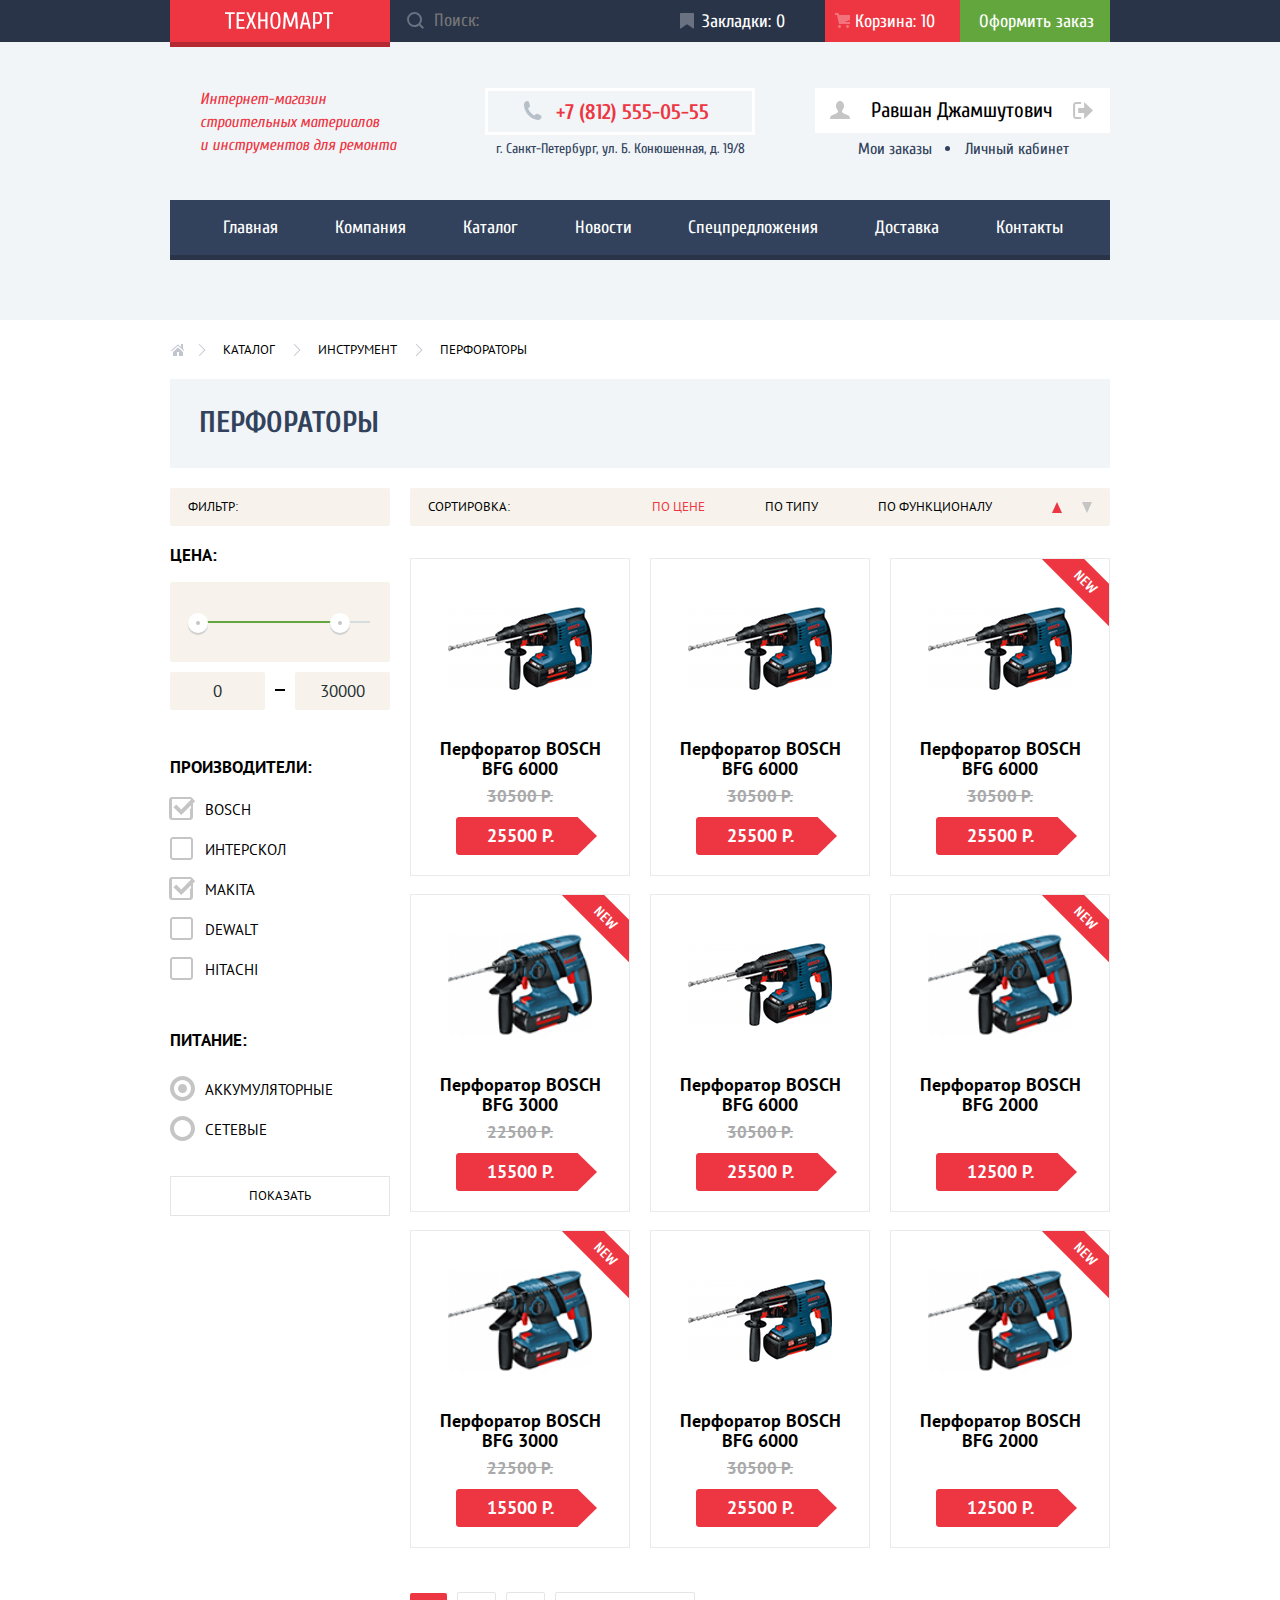
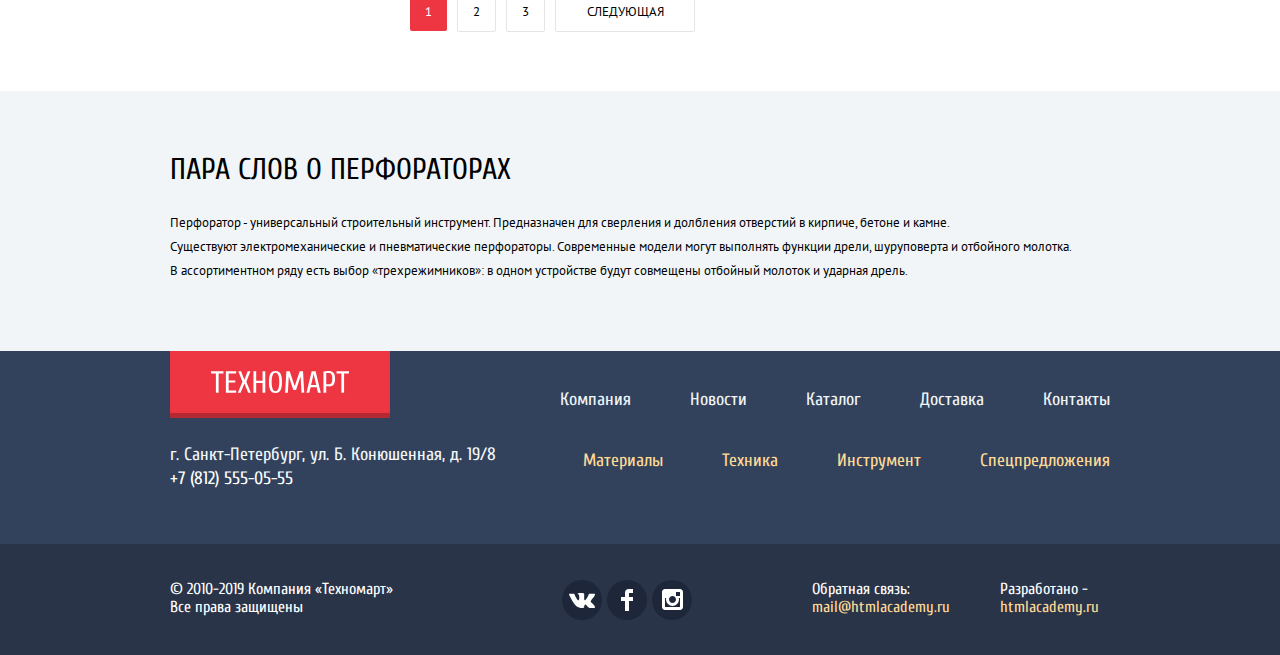
==== catalog.html @ de2efa39 "Продолжаем оформление декоративных элементов" ====
<!DOCTYPE html>
<html class="page" lang="ru">
  <head>
    <meta charset="utf-8">
    <title>HTML Academy: Техномарт</title>
    <link href="https://fonts.googleapis.com/css2?family=Cuprum:ital,wght@0,400;0,700;1,400&family=PT+Sans:wght@400;700&display=swap" rel="stylesheet">
    <link href="css/normalize.css" rel="stylesheet">
    <link href="css/style.css" rel="stylesheet">
  </head>
  <body class="page-body">
    <header class="header">
      <div class="header-top">
        <div class="container flex-container">
          <a href="index.html" class="header-top-logo-link"><img src="img/logo-technomart.svg" width="108" height="18" alt="Логотип магазина «Техномарт»" class="header-top-logo"></a>
          <form action="https://echo.htmlacademy.ru/courses" method="post" class="header-top-search-form">
            <input type="search" name="search" placeholder="Поиск:" class="header-top-search">
          </form>
          <nav class="header-top-order-navigation">
            <a href="" class="header-top-button header-top-button-bookmark">Закладки: 0</a>
            <a href="" class="header-top-button header-top-button-cart header-top-button-active">Корзина: 10</a>
            <a href="" class="header-top-button header-top-button-green">Оформить заказ</a>
          </nav>
        </div>
      </div>
      <section class="header-info container">
        <p class="header-info-text">
          Интернет-магазин
          строительных материалов<br>
          и инструментов для ремонта
        </p>
        <div class="header-info-block">
          <a href="tel:+78125550555" class="header-info-phone">+7 (812) 555-05-55</a>
          <p class="header-info-address">
            г. Санкт-Петербург, ул. Б. Конюшенная, д. 19/8
          </p>
        </div>
        <div class="user-navigation">
          <a class="user-navigation-link user-navigation-login" href="">Равшан Джамшутович</a>
          <a href="">
            <svg class="user-navigation-logout-svg" xmlns="http://www.w3.org/2000/svg" width="21" height="17" viewBox="0 0 21 17">
              <g fill="#c5c5c5"><path fill="#c5c5c5" d="M21 8.5L12.125 0v6h-6v5h6v6z"/><path fill="#c5c5c5" d="M3.106 13.952V3.048c.018-.376.171-1.057 1.01-1.057h5.027V0H4.116C1.938 0 1.112 1.81 1.087 3.027v10.946C1.112 15.189 1.938 17 4.116 17h5.027v-1.99H4.116c-.839 0-.992-.683-1.01-1.058z"/></g>
            </svg>
          </a>
          <div class="user-navigation-personal">
            <a class="user-navigation-text" href="">Мои заказы</a>
            <a class="user-navigation-text user-navigation-text-point" href="">Личный кабинет</a>
          </div>
        </div>
      </section>
      <nav class="main-navigation container">
        <ul class="main-navigation-list">
          <li class="main-navigation-item"><a href="index.html" class="main-navigation-link">Главная</a></li>
          <li class="main-navigation-item"><a href="" class="main-navigation-link">Компания</a></li>
          <li class="main-navigation-item"><a href="" class="main-navigation-link">Каталог</a></li>
          <li class="main-navigation-item"><a href="" class="main-navigation-link">Новости</a></li>
          <li class="main-navigation-item"><a href="" class="main-navigation-link">Спецпредложения</a></li>
          <li class="main-navigation-item"><a href="" class="main-navigation-link">Доставка</a></li>
          <li class="main-navigation-item"><a href="" class="main-navigation-link">Контакты</a></li>
        </ul>
      </nav>
    </header>
    <main class="main-catalog">
      <div class="breadcrumbs container">
        <ul class="breadcrumbs-list">
          <li><a class="catalog-text-style breadcrumbs-item" href="">Каталог</a></li>
          <li><a class="catalog-text-style breadcrumbs-item" href="">Инструмент</a></li>
          <li><a class="catalog-text-style breadcrumbs-item">Перфораторы</a></li>
        </ul>
      </div>
      <h2 class="accent-title accent-title-catalog container">Перфораторы</h2>
      <div class="container flex-container main-catalog-filter">
        <form action="https://echo.htmlacademy.ru/courses" method="get" class="form-rate">
          <p class="catalog-text-style catalog-text-background">
            Фильтр:
          </p>
          <fieldset class="filter-item">
            <legend class="form-rate-title">Цена:</legend>
            <div class="range-filter">
              <div class="range-controls">
                <div class="scale">
                  <div class="bar"></div>
                </div>
                <div class="toggle toggle-min" tabindex="0"></div>
                <div class="toggle toggle-max" tabindex="0"></div>
              </div>
              <div class="price-controls">
                <label class="min-price">
                  <input type="number" name="min-price" value="0">
                </label>
                <label class="max-price">
                  <input type="number" name="max-price" value="30000">
                </label>
              </div>
            </div>
          </fieldset>
          <fieldset class="form-rate-block">
            <legend class="form-rate-title form-rate-title-manufacturers">ПРОИЗВОДИТЕЛИ:</legend>
            <ul class="form-rate-list">
              <li class="form-rate-item">
                <input class="visually-hidden filter-input-checkbox" type="checkbox" name="bosch" checked>
                <label>
                  BOSCH
                </label>
              </li>
              <li class="form-rate-item">
                <input class="visually-hidden filter-input-checkbox" type="checkbox" name="interskol">
                <label>
                  ИНТЕРСКОЛ
                </label>
              </li>
              <li class="form-rate-item">
                <input class="visually-hidden filter-input-checkbox" type="checkbox" name="makita" checked>
                <label>
                  MAKITA
                </label>
              </li>
              <li class="form-rate-item">
                <input class="visually-hidden filter-input-checkbox" type="checkbox" name="dewalt">
                <label>
                  DEWALT
                </label>
              </li>
              <li class="form-rate-item">
                <input class="visually-hidden filter-input-checkbox" type="checkbox" name="hitachi">
                <label>
                  HITACHI
                </label>
              </li>
            </ul>
          </fieldset>
          <fieldset class="form-rate-block form-rate-block-power">
            <legend class="form-rate-title form-rate-title-power">ПИТАНИЕ:</legend>
            <ul class="form-rate-list">
              <li class="form-rate-item">
                <input class="visually-hidden filter-input-radio" type="radio" name="electric-power" value="battery" checked>
                <label>
                  АККУМУЛЯТОРНЫЕ
                </label>
              </li>
              <li class="form-rate-item">
                <input class="visually-hidden filter-input-radio" type="radio" name="electric-power" value="connect" id="filter-connect">
                <label>
                  СЕТЕВЫЕ
                </label>
              </li>
            </ul>
          </fieldset>
          <button type="submit" class="form-rate-button">Показать</button>
        </form>
        <div class="catalog-list-block">
          <div class="catalog-text-background">
            <p class="catalog-text-style">
              СОРТИРОВКА:
            </p>
            <ul class="form-rate-list flex-container">
              <li class="form-rate-item-sorting"><a class="catalog-text-style form-rate-link">ПО ЦЕНЕ</a></li>
              <li class="form-rate-item-sorting"><a class="catalog-text-style form-rate-link" href="">ПО ТИПУ</a></li>
              <li class="form-rate-item-sorting"><a class="catalog-text-style form-rate-link" href="">ПО ФУНКЦИОНАЛУ</a></li>
            </ul>
            <ul class="form-rate-list flex-container">
              <li><a class="catalog-triangle"></a></li>
              <li><a class="catalog-triangle-down" href=""></a></li>
            </ul>
          </div>
          <section>
            <ul class="product-list-catalog">
              <li class="product">
                <article>
                  <div class="product-image-max-height">
                    <img src="img/perforator-1.jpg" width="144" height="128" alt="Перфоратор BOSCH BFG 6000" class="product-image">
                  </div>
                  <h3 class="product-title">Перфоратор BOSCH BFG 6000</h3>
                  <del class="old-price">30500 Р.</del>
                  <p class="price price-ticket">
                    25500 Р.
                  </p>
                  <button type="button" class="button button-buy">КУПИТЬ</button>
                  <button type="button" class="button button-bookmark">В ЗАКЛАДКИ</button>
                </article>
              </li>
              <li class="product">
                <article>
                  <div class="product-image-max-height">
                    <img src="img/perforator-1.jpg" width="144" height="128" alt="Перфоратор BOSCH BFG 6000" class="product-image">
                  </div>
                  <h3 class="product-title">Перфоратор BOSCH BFG 6000</h3>
                  <del class="old-price">30500 Р.</del>
                  <p class="price price-ticket">
                    25500 Р.
                  </p>
                  <button type="button" class="button button-buy">КУПИТЬ</button>
                  <button type="button" class="button button-bookmark">В ЗАКЛАДКИ</button>
                </article>
              </li>
              <li class="product new">
                <article>
                  <div class="product-image-max-height">
                    <img src="img/perforator-1.jpg" width="144" height="128" alt="Перфоратор BOSCH BFG 6000" class="product-image">
                  </div>
                  <h3 class="product-title">Перфоратор BOSCH BFG 6000</h3>
                  <del class="old-price">30500 Р.</del>
                  <p class="price price-ticket">
                    25500 Р.
                  </p>
                  <button type="button" class="button button-buy">КУПИТЬ</button>
                  <button type="button" class="button button-bookmark">В ЗАКЛАДКИ</button>
                </article>
              </li>
              <li class="product new">
                <article>
                  <div class="product-image-max-height">
                    <img src="img/perforator-2.jpg" width="144" height="128" alt="Перфоратор BOSCH BFG 3000" class="product-image">
                  </div>
                  <h3 class="product-title">Перфоратор BOSCH BFG 3000</h3>
                  <del class="old-price">22500 Р.</del>
                  <p class="price price-ticket">
                    15500 Р.
                  </p>
                  <button type="button" class="button button-buy">КУПИТЬ</button>
                  <button type="button" class="button button-bookmark">В ЗАКЛАДКИ</button>
                </article>
              </li>
              <li class="product">
                <article>
                  <div class="product-image-max-height">
                    <img src="img/perforator-1.jpg" width="144" height="128" alt="Перфоратор BOSCH BFG 6000" class="product-image">
                  </div>
                  <h3 class="product-title">Перфоратор BOSCH BFG 6000</h3>
                  <del class="old-price">30500 Р.</del>
                  <p class="price price-ticket">
                    25500 Р.
                  </p>
                  <button type="button" class="button button-buy">КУПИТЬ</button>
                  <button type="button" class="button button-bookmark">В ЗАКЛАДКИ</button>
                </article>
              </li>
              <li class="product new">
                <article>
                  <div class="product-image-max-height">
                    <img src="img/perforator-2.jpg" width="144" height="128" alt="Перфоратор BOSCH BFG 2000" class="product-image">
                  </div>
                  <h3 class="product-title">Перфоратор BOSCH BFG 2000</h3>
                  <del class="old-price old-price-visually-hidden">30500 Р.</del>
                  <p class="price price-ticket">
                    12500 Р.
                  </p>
                  <button type="button" class="button button-buy">КУПИТЬ</button>
                  <button type="button" class="button button-bookmark">В ЗАКЛАДКИ</button>
                </article>
              </li>
              <li class="product new">
                <article>
                  <div class="product-image-max-height">
                    <img src="img/perforator-2.jpg" width="144" height="128" alt="Перфоратор BOSCH BFG 3000" class="product-image">
                  </div>
                  <h3 class="product-title">Перфоратор BOSCH BFG 3000</h3>
                  <del class="old-price">22500 Р.</del>
                  <p class="price price-ticket">
                    15500 Р.
                  </p>
                  <button type="button" class="button button-buy">КУПИТЬ</button>
                  <button type="button" class="button button-bookmark">В ЗАКЛАДКИ</button>
                </article>
              </li>
              <li class="product">
                <article>
                  <div class="product-image-max-height">
                    <img src="img/perforator-1.jpg" width="144" height="128" alt="Перфоратор BOSCH BFG 6000" class="product-image">
                  </div>
                  <h3 class="product-title">Перфоратор BOSCH BFG 6000</h3>
                  <del class="old-price">30500 Р.</del>
                  <p class="price price-ticket">
                    25500 Р.
                  </p>
                  <button type="button" class="button button-buy">КУПИТЬ</button>
                  <button type="button" class="button button-bookmark">В ЗАКЛАДКИ</button>
                </article>
              </li>
              <li class="product new">
                <article>
                  <div class="product-image-max-height">
                    <img src="img/perforator-2.jpg" width="144" height="128" alt="Перфоратор BOSCH BFG 2000" class="product-image">
                  </div>
                  <h3 class="product-title">Перфоратор BOSCH BFG 2000</h3>
                  <del class="old-price old-price-visually-hidden">30500 Р.</del>
                  <p class="price price-ticket">
                    12500 Р.
                  </p>
                  <button type="button" class="button button-buy">КУПИТЬ</button>
                  <button type="button" class="button button-bookmark">В ЗАКЛАДКИ</button>
                </article>
              </li>
            </ul>
            <ul class="pagination flex-container">
              <li><a class="pagination-link pagination-link-active">1</a></li>
              <li><a class="pagination-link" href="">2</a></li>
              <li><a class="pagination-link" href="">3</a></li>
              <li><a class="pagination-link pagination-link-button" href="">СЛЕДУЮЩАЯ</a></li>
            </ul>
          </section>
        </div>
      </div>
      <div class="description">
        <div class="container">
          <h2 class="title-style">ПАРА СЛОВ О ПЕРФОРАТОРАХ</h2>
          <p class="text-style">
            Перфоратор - универсальный строительный инструмент. Предназначен для сверления и долбления отверстий в кирпиче, бетоне и камне.<br>
            Существуют электромеханические и пневматические перфораторы. Современные модели могут выполнять функции дрели, шуруповерта и отбойного молотка.<br>
            В ассортиментном ряду есть выбор «трехрежимников»: в одном устройстве будут совмещены отбойный молоток и ударная дрель.
          </p>
        </div>
      </div>
    </main>
    <footer class="footer">
      <section class="footer-menu container flex-container">
        <div>
          <a href="index.html" class="footer-logo-link"><img src="img/logo-technomart.svg" width="138" height="23" alt="Логотип магазина «Техномарт»" class="footer-logo"></a>
          <p class="footer-menu-address">
            г. Санкт-Петербург, ул. Б. Конюшенная, д. 19/8
            <a href="tel:+78125550555" class="footer-menu-phone">+7 (812) 555-05-55</a>
          </p>
        </div>
        <nav class="footer-menu-navigation">
          <ul class="footer-menu-list">
            <li><a href="" class="footer-menu-link">Компания</a></li>
            <li><a href="" class="footer-menu-link">Новости</a></li>
            <li><a href="" class="footer-menu-link">Каталог</a></li>
            <li><a href="" class="footer-menu-link">Доставка</a></li>
            <li><a href="" class="footer-menu-link">Контакты</a></li>
          </ul>
          <ul class="footer-menu-list">
            <li><a href="" class="footer-menu-link footer-menu-link-orange">Материалы</a></li>
            <li><a href="" class="footer-menu-link footer-menu-link-orange">Техника</a></li>
            <li><a href="" class="footer-menu-link footer-menu-link-orange">Инструмент</a></li>
            <li><a href="" class="footer-menu-link footer-menu-link-orange">Спецпредложения</a></li>
          </ul>
        </nav>
      </section>
      <div class="footer-bottom">
        <div class="container flex-container footer-bottom-block">
          <p class="footer-bottom-text reserved-text">
            © 2010-2019 Компания «Техномарт»
            Все права защищены
          </p>
          <ul class="footer-bottom-list">
            <li><a href="" class="footer-social-button footer-social-button-vk"></a></li>
            <li><a href="" class="footer-social-button footer-social-button-fb"></a></li>
            <li><a href="" class="footer-social-button footer-social-button-insta"></a></li>
          </ul>
          <p class="footer-bottom-text">
            Обратная связь:
            <a href="mailto:mail@htmlacademy.ru" class="footer-bottom-communication footer-bottom-text-orange">mail@htmlacademy.ru</a>
          </p>
          <p class="footer-bottom-text footer-bottom-text-communication">
            Разработано -
            <a href="https://htmlacademy.ru/intensive/htmlcss" class="footer-bottom-communication footer-bottom-text-orange">htmlacademy.ru</a>
          </p>
        </div>
      </div>
    </footer>
    <div class="confirmation-modal">
      <p class="confirmation-modal-text">
        Товар добавлен в корзину!
      </p>
      <div class="confirmation-modal-bottom flex-container">
        <a href="" class="button">ОФОРМИТЬ ЗАКАЗ</a>
        <button type="button" class="button button-white">ПРОДОЛЖИТЬ ПОКУПКИ</button>
      </div>
      <button class="order-modal-close" type="button" aria-label="Закрыть"></button>
    </div>
  </body>
</html>
---- css/style.css ----
:root {
  --basic-red: #EE3643;
  --basic-green: #63A63E;
  --basic-green-dark: #367315;
  --basic-grey: #3D546F;
  --basic-greylight: #C5C5C5;
  --basic-darkblue: #293449;
  --active-darkblue: #1D2739;
  --basic-bluelight: #32425C;
  --basic-background: #F1F5F7;
  --white: #FFFFFF;
  --black: #000000;
  --red-dark: #CA2C37;
  --special-yellow: #FFBF47;
  --special-blue: #3BBCE3;
  --special-lilac: #DC91D8;
  --special-greenlight: #8ED78F;
  --special-yellowlight: #FFD180;
  --special-orange: #FFC047;
  --special-orangelight: #FFDA96;
  --special-greylight: #A9A9A9;
  --special-beige: #F9F5F0;
  --special-begielight: #F7F3EC;
  --special-white: #F3F7F9;
  --success: #5FBB2D;
  --warning: #FFBF47;
  --mistake: #BA2732;
  --border-color: #EAEAEA;
  --border-button: #E5E5E5;
  --background-modal: #F4F4F4;
  --background-modal-confirmation: #F1F1F1;
  --special-extra-greylight: #D7DCDE;
}

body {
  min-width: 960px;
  margin: 0;
  padding: 0;
  font-family: "Cuprum", "Arial", sans-serif;
  font-size: 18px;
  line-height: 24px;
  font-weight: normal;
  color: var(--white);
}

a {
  color: var(--white);
  text-decoration: none;
}

img {
  max-width: 100%;
  height: auto;
}

.visually-hidden:not(:focus):not(:active),
input[type="checkbox"].visually-hidden,
input[type="radio"].visually-hidden {
  position: absolute;
  width: 1px;
  height: 1px;
  margin: -1px;
  border: 0;
  padding: 0;
  white-space: nowrap;
  clip-path: inset(100%);
  clip: rect(0 0 0 0);
  overflow: hidden;
}

.page {
  height: 100%;
}

.page-body {
  min-height: 100%;
  display: grid;
  grid-template-rows: min-content 1fr min-content;
  align-content: start;
}

.header {
  background-color: var(--basic-background);
}

.header-top {
  background-color: var(--basic-darkblue);
}

.container {
  width: 940px;
  margin: 0 auto;
}

.flex-container-center {
  align-items: center;
}

.header-top-logo-link {
  display: block;
  margin-bottom: -5px;
  padding-left: 55px;
  padding-right: 57px;
  padding-top: 12px;
  padding-bottom: 17px;
  background-color: var(--basic-red);
  box-shadow: inset 0px -5px 0px rgba(0, 0, 0, 0.24);
}

.header-top-logo {
  display: block;
}

.header-top-logo-link:active {
  background-color: var(--mistake);
}

.header-top-logo-link:not([href]) {
  background-color: var(--basic-red);
}

.header-top-search {
  width: 100%;
  padding-top: 9px;
  padding-bottom: 9px;
  color: var(--white);
  font: inherit;
  background-color: transparent;
  border: none;
  outline: none;
}

.header-top-search-form::before {
  content: "";
  position: absolute;
  left: 17px;
  top: 12px;
  width: 17px;
  height: 17px;
  background-image: url("../img/icon-search.svg");
  background-repeat: no-repeat;
  background-position: 0 0;
  opacity: 0.3;
}

.header-top-search-form:hover::before,
.header-top-search-form:focus::before {
  opacity: 1;
}

.header-top-search-form:active::before {
  fill: var(--basic-red);
}

.header-top-search-form {
  position: relative;
  padding-left: 42px;
  flex-grow: 1;
}

.header-top-order-navigation {
  display: flex;

}

.header-top-button {
  position: relative;
  display: block;
  padding-top: 10px;
  padding-right: 25px;
  padding-bottom: 8px;
  padding-left: 30px;
}

.header-top-button-bookmark {
  padding-right: 40px;
}

.header-top-button-bookmark::before {
  content: "";
  position: absolute;
  left: 8px;
  top: 13px;
  width: 14px;
  height: 16px;
  background-image: url("../img/icon-bookmark.svg");
  background-repeat: no-repeat;
  background-position: 0 0;
  opacity: 0.3;
}

.header-top-button-bookmark:hover::before,
.header-top-button-bookmark:focus::before {
  opacity: 1;
}

.header-top-button-bookmark:active::before {
  opacity: 0.3;
}

.header-top-button-cart::before {
  content: "";
  position: absolute;
  left: 10px;
  top: 13px;
  width: 15px;
  height: 15px;
  background-image: url("../img/icon-cart.svg");
  background-repeat: no-repeat;
  background-position: 0 0;
  opacity: 0.3;
}

.header-top-button-cart:hover::before,
.header-top-button-cart:focus::before {
  opacity: 1;
}

.header-top-button-cart:active::before {
  opacity: 0.3;
}

.header-top-button:hover,
.header-top-button:focus {

}

.header-top-button:active {
  color: rgba(255, 255, 255, 0.5);
  background-color: var(--active-darkblue);
}

.header-top-button-active {
  background-color: var(--basic-red);
}

.header-top-button-green {
  height: auto;
  padding-right: 16px;
  padding-left: 19px;
  background-color: var(--basic-green);
}

.header-top-button-green:hover,
.header-top-button-green:focus {
  background-color: var(--success);
}

.header-info {
  display: flex;
  justify-content: space-between;
  margin-top: 46px;

}

.header-info-block {
  width: 270px;
  margin-left: 35px;
  text-align: center;
}

.header-info-text {
  width: 197px;
  font-style: italic;
  font-size: 16px;
  line-height: 23px;
  color: var(--basic-red);
  padding-left: 30px;
  margin: 0;
}

.header-info-phone {
  position: relative;
  display: block;
  padding-top: 6px;
  padding-right: 22px;
  padding-bottom: 5px;
  padding-left: 46px;
  color: var(--basic-red);
  font-weight: bold;
  font-size: 21px;
  line-height: 30px;
  border: 3px solid var(--white);
  box-sizing: border-box;
}

.header-info-phone::before {
  content: "";
  position: absolute;
  left: 35px;
  top: 10px;
  width: 19px;
  height: 19px;
  background-image: url("../img/icon-phone.svg");
  background-repeat: no-repeat;

}

.header-info-address {
  padding: 0;
  margin: 0;
  margin-top: 2px;
  font-size: 14px;
  color: var(--basic-bluelight);
}

.user-navigation {
  position: relative;
}

.user-navigation-personal {
  margin-top: 7px;
  display: flex;
}

.user-navigation-link {
  margin-left: 7px;
  display: inline-block;
  padding-top: 12px;
  padding-right: 24px;
  padding-bottom: 12px;
  padding-left: 25px;
  font-size: 21px;
  line-height: 21px;
  color: var(--black);
  background-color: var(--white);
}

.user-navigation-link:hover,
.user-navigation-link:focus {
  color: var(--basic-red);
}

.user-navigation-link:active {
  color: var(--basic-greylight);
}

.user-navigation-link-login {
  padding-left: 45px;
}

.user-navigation-link-login-svg {
  content: "";
  position: absolute;
  left: 26px;
  top: 14px;
  width: 20px;
  height: 17px;
}

.user-navigation-link-login:hover path,
.user-navigation-link-login:focus path {
  fill: var(--basic-grey);
}

.user-navigation-link-login:active path {
  fill: #C5C5C5;
}

.user-navigation-text {
  margin-left: 50px;
  display: block;
  font-size: 16px;
  line-height: 18px;
  color: var(--basic-bluelight);
}

.user-navigation-text-point {
  position: relative;
  margin-left: 23px;
  padding-left: 10px;
}

.user-navigation-text-point::before {
  position: absolute;
  content: "";
  width: 5px;
  height: 5px;
  left: -10px;
  top: 6px;
  border-radius: 50%;
  background-color: var(--basic-bluelight);

}

.user-navigation-login {
  position: relative;
  padding-left: 56px;
  padding-right: 57px;
}

.user-navigation-login::before {
  content: "";
  position: absolute;
  top: 13px;
  left: 15px;
  width: 20px;
  height: 18px;
  background-image: url(../img/icon-user.svg);
  background-repeat: no-repeat;
  background-position: 0 0;
}

.user-navigation-logout-svg {
  position: absolute;
  right: 17px;
  top: 14px;

}

.user-navigation-logout-svg:hover path,
.user-navigation-logout-svg:focus path {
  fill: var(--basic-grey);
}

.user-navigation-logout-svg:active path {
  fill: #C5C5C5;
}

.main-navigation {
  background-color: var(--basic-bluelight);
  box-shadow: inset 0px -5px 0px var(--basic-darkblue);
  margin-top: 39px
}

.main-navigation-list {
  margin: 0;
  padding: 0;
  padding-left: 25px;
  padding-bottom: 5px;
  padding-right: 19px;
  margin-bottom: 60px;
  display: flex;
  justify-content: space-between;
  list-style: none;
}

.main-navigation-item {
  flex-grow: 1;
  text-align: center;
  margin-right: 0;
  margin-left: 0;
}

.main-navigation-link {
  padding-top: 16px;
  padding-bottom: 15px;
  display: block;
}

.main-navigation-link:hover,
.main-navigation-link:focus {
  background-color: var(--basic-darkblue);
}

.main-navigation-link:active {
  background-color: var(--active-darkblue);
  color: rgba(255, 255, 255, 0.5);
}

.main-navigation-link:not([href]) {
  background-color: var(--basic-bluelight);
  color: var(--white);
}

.category {
  margin-top: 59px;
}

.category-list-flex {
  display: flex;
  justify-content: space-between;
}

.category-list {
  padding: 0;
  margin: 0;
  list-style: none;
}

.category-item {
  position: relative;
}

.category-banner {
  width: 277px;
  padding-top: 20px;

  padding-bottom: 21px;
  padding-left: 23px;
  background-color: var(--special-yellow);
}

.category-banner-text {
  margin: 0;
  margin-bottom: 14px;
  font-weight: bold;
  font-size: 24px;
  line-height: 30px;
}

.category-banner-link {
  display: block;
  width: 135px;
  padding-top: 10px;
  padding-bottom: 10px;
  font-size: 14px;
  line-height: 18px;
  text-align: center;
  text-transform: uppercase;
  background-color: rgba(255, 255, 255, 0.30);
}

.category-banner-link:hover,
.category-banner-link:focus {
  background-color: rgba(0, 0, 0, 0.05);
}

.category-banner-link:active {
  background-color: rgba(0, 0, 0, 0.1);
}

.category-banner-margin {
  margin-top: 20px;
}

.category-banner-paint {
  position: relative;
}

.category-banner-paint::after {
  content: "";
  position: absolute;
  background-image: url("../img/icon-1.svg");
  left: 213px;
  top: 31px;
  width: 44px;
  height: 65px;
  background-repeat: no-repeat;
  background-position: 0 0;
}

.category-banner-blue {
  background-color: var(--special-blue);
}

.category-banner-tool {
  position: relative;
}

.category-banner-tool::after {
  content: "";
  position: absolute;
  background-image: url("../img/icon-2.svg");
  left: 194px;
  top: 34px;
  width: 75px;
  height: 61px;
  background-repeat: no-repeat;
  background-position: 0 0;
}

.category-banner-lilac {
  background-color: var(--special-lilac);
}

.category-banner-technic {
  position: relative;
}

.category-banner-technic::after {
  content: "";
  position: absolute;
  background-image: url("../img/icon-3.svg");
  left: 191px;
  top: 31px;
  width: 78px;
  height: 62px;
  background-repeat: no-repeat;
  background-position: 0 0;
}

.category-banner-greenlight {
  background-color: var(--special-greenlight);
}

.category-banner-discount {
  position: relative;
}

.category-banner-discount::after {
  content: "";
  position: absolute;
  background-image: url("../img/icon-4.svg");
  left: 196px;
  top: 26px;
  width: 59px;
  height: 72px;
  background-repeat: no-repeat;
  background-position: 0 0;
}

.category-banner-orange {
  background-color: var(--special-orange);
}

.category-banner-delivery {
  position: relative;
}

.category-banner-delivery::after {
  content: "";
  position: absolute;
  background-image: url("../img/icon-5.svg");
  left: 191px;
  top: 32px;
  width: 78px;
  height: 63px;
  background-repeat: no-repeat;
  background-position: 0 0;
}

.category-slider {
  position: relative;
}

.category-slide {
  display: none;
  flex-direction: column;
  width: 620px;
  min-height: 266px;
  position: relative;
  box-sizing: border-box;
  padding-bottom: 27px;
}

.category-slide-active {
  display: flex;
}

.category-slide-image {
  display: block;
  position: absolute;
  left: 0;
  top: 0;
  z-index: -1;
}

.category-slide-background {
  padding-top: 23px;
  padding-bottom: 16px;
  padding-left: 24px;
  background-color: rgba(0, 0, 0, 0.25);
}

.category-slide-title {
  margin: 0;
  margin-bottom: 5px;
  font-weight: bold;
  font-size: 36px;
  line-height: 36px;
  text-transform: uppercase;
}

.category-slide-text {
  margin: 0;
}

.category-slide-button {
  padding-right: 20px;
  padding-left: 24px;
  display: flex;
  justify-content: space-between;
  width: 100%;
  box-sizing: border-box;
  position: absolute;
  top: 120px;
}

.category-slide-button-left {
  width: 22px;
  height: 44px;
  background-color: transparent;
  border: none;
  background-image: url("../img/icon-left.svg");
  background-repeat: no-repeat;
  background-position: 0 0;
}

.category-slide-button-right {
  width: 22px;
  height: 44px;
  background-color: transparent;
  border: none;
  background-image: url("../img/icon-left.svg");
  background-repeat: no-repeat;
  background-position: 0 0;
  transform: rotate(-180deg);
}

.category-slide-button-bottom-container {
  display: flex;
  justify-content: space-between;
  align-items: flex-end;
  margin: 0;
  padding: 0;
  list-style: none;
  position: absolute;
  left: 316px;
  transform: translateX(-50%);
  bottom: 28px;
}

.category-slide-button-bottom {
  width: 10px;
  height: 10px;
  margin-right: 10px;
  background-color: transparent;
  border: none;
  background-image: url("../img/radio-off-slider.svg");
  background-repeat: no-repeat;
  background-position: 0 0;
}

.category-slide-button-bottom-active {
  width: 10px;
  height: 10px;
  margin-right: 10px;
  background-color: transparent;
  border: none;
  background-image: url("../img/radio-on-slider.svg");
  background-repeat: no-repeat;
  background-position: 0 0;
}

.category-slider-container {
  display: flex;
  justify-content: space-between;
  margin-top: 20px;
  margin-bottom: 59px;
}

.button {
  display: block;
  font-family: "Cuprum", "Arial", sans-serif;
  color: var(--white);
  min-width: 192px;
  padding-top: 11px;
  padding-bottom: 9px;
  font-size: 14px;
  line-height: 18px;
  text-align: center;
  text-transform: uppercase;
  background-color: var(--basic-red);
  border: none;
}

.button:hover,
.button:focus {
  background-color: var(--red-dark);
}

.button:active {
  background-color: var(--mistake);
}

.category-button {
  width: 192px;
  margin-left: 24px;
  margin-top: auto;
}

.category-button:hover,
.category-button:focus {
  background-color: var(--red-dark);
}

.category-button:active {
  background-color: var(--mistake);
}

.accent {
  box-sizing: border-box;
  display: flex;
  justify-content: space-between;
  align-items: center;
  padding-top: 5px;
  padding-right: 14px;
  padding-bottom: 5px;
  padding-left: 28px;
  background-color: var(--special-beige);
}

.accent-title {
  font-size: 30px;
  line-height: 30px;
  text-transform: uppercase;
  color: var(--basic-bluelight);
}

.product-list {
  display: flex;
  flex-wrap: wrap;
  padding: 0;
  margin-top: 0;
  margin-bottom: 70px;
  list-style: none;
  font-family: "PT Sans", "Arial", sans-serif;
  font-weight: bold;
  line-height: 20px;
  text-align: center;
  color: #000000;
}

.product-list-catalog {
  display: flex;
  flex-wrap: wrap;
  padding: 0;
  margin-top: 0px;
  list-style: none;
  font-family: "PT Sans", "Arial", sans-serif;
  font-weight: bold;
  line-height: 20px;
  text-align: center;
  color: #000000;
}

.product {
  position: relative;
  width: 220px;
  min-height: 318px;
  padding-top: 8px;
  margin-top: 18px;
  margin-right: 20px;
  border: 1px solid var(--border-color);
  box-sizing: border-box;
}

.product:hover,
.product:focus {
  box-shadow: 0px 4px 20px rgba(0, 0, 0, 0.15);
}

.new::before {
  content: "";
  position: absolute;
  top: 0;
  right: -1px;
  width: 70px;
  height: 70px;
  background-image: url("../img/new.svg");
  background-repeat: no-repeat;
  background-position: 0 0;
}

.new::after {
  content: "NEW";
  color: var(--white);
  font-family: "Cuprum", "Arial", sans-serif;
  font-size: 14px;
  line-height: 18px;
  text-align: center;
  position: absolute;
  top: 7px;
  right: 7px;
  width: 70px;
  height: 70px;
  transform: rotate(45deg);
}

.product-list-catalog .product:nth-child(3n) {
  margin-right: 0;
}

.product-list .product:nth-child(4n) {
  margin-right: 0;
}

.product-image-max-height {
  display: flex;
  justify-content: center;
  align-items: center;
  height: 164px;
}

.product-image {
  background-color: var(--basic-bluelight);
}

.product-title {
  width: 185px;
  font-size: 18px;
  line-height: 20px;
  text-align: center;
  margin: 0;
  margin: 0 auto;
  margin-top: 8px;
  margin-bottom: 7px;
  padding: 0;
}

.price {
  position: relative;
  color: var(--white);
  margin: 0;
  margin-top: 20px;
  padding: 0;
}

.price::before {
  content: "";
  position: absolute;
  width: 141px;
  height: 38px;
  left: 45px;
  top: -9px;
  background-image: url("../img/red-button.svg");
  background-repeat: no-repeat;
  background-position: 0 0;
  z-index: -1;
}

.old-price {
  font-size: 17px;
  line-height: 18px;
  margin-bottom: 13px;
  color: var(--special-greylight);
}

.old-price-visually-hidden {
  visibility: hidden;
  opacity: 0;
}

.button-buy {
  display: none;
  background: var(--basic-green);
  box-shadow: inset 0px -3px 0px #367315;
  border-radius: 2px;
}

.button-bookmark {
  display: none;
  color: var(--basic-bluelight);
  background-color: var(--white);
  border: 3px solid var(--basic-green);
  border-radius: 2px;

}

.maker {
  margin-top: 0px;
  margin-bottom: 70px;
  padding: 0;
  display: flex;
  flex-wrap: wrap;
  list-style: none;
}

.maker .maker-item:nth-child(4n) {
  margin-right: 0;
}

.maker-item {
  margin-top: 20px;
  margin-right: 20px;

}

.maker-link {
  width: 220px;
  height: 145px;
  display: flex;
  align-items: center;
  justify-content: center;
  border: 1px solid var(--border-color);
  box-sizing: border-box;

}

.maker-link:hover,
.maker-link:focus {
  box-shadow: 0px 4px 20px rgba(0, 0, 0, 0.15);
}

.maker-link:active {
  opacity: 0.5;
}

.maker-logo {
  display: block;
  list-style: none;
  background: var(--white);
}

.service {
  background-color: var(--basic-background);
  padding-top: 64px;
  padding-bottom: 100px;
}

.title-style {
  padding: 0;
  margin: 0;
  margin-bottom: 25px;
  font-size: 30px;
  line-height: 30px;
  font-weight: normal;
  text-transform: uppercase;
  color: var(--black);
}

.service-title-blue {
  width: 305px;
  color: var(--basic-bluelight);
  padding: 0;
}

.text-style {
  font-family: "PT Sans", "Arial", sans-serif;
  font-size: 13px;
  color: var(--black);
  margin: 0;
  margin-top: 26px;
  padding: 0;
}

.delivery-text {
  width: 275px;
}

.guarantee-text {
  width: 313px;
}

.credit-text {
  width: 280px;
  margin-bottom: 28px;
}

.slider-service-list {
  position: relative;
  width: 240px;
  padding: 0;
  margin: 0;
  list-style: none;
}

.slider-service-item::after {
  content: "";
  position: absolute;
  background-image: url("../img/shadow_object.png");
  left: 230px;
  top: -49px;
  width: 10px;
  height: 279px;
  background-repeat: no-repeat;
  background-position: 0 0;
  opacity: 0.25;
}

.flex-container {
  display: flex;
  justify-content: space-between;
}

.flex-container-none-space-between {
  display: flex;
  align-items: center;
}

.flex-container-service {
  display: flex;
  margin-top: 70px;
}

.slide-service-image {
  display: block;
}

.slide-service-image-delivery {
  position: absolute;
  top: 18px;
  right: 0;
  width: 468px;
  height: 261px;
}

.slide-service-image-guarantee {
  position: absolute;
  top: 0;
  right: 0;
  width: 389px;
  height: 283px;
}

.slide-service-image-credit {
  position: absolute;
  top: 0;
  right: 0;
  width: 465px;
  height: 285px;
}

.slide-service {
  display: none;
}

.slide-service-active {
  position: relative;
  width: 619px;
  display: block;
  margin-left: 80px;
}

.slider-service-item {
  width: 100%;
}

.slider-service-input {
  display: none;
}

.radio-button {
  display: block;
  font-weight: bold;
  font-size: 21px;
  line-height: 30px;
  padding-top: 14px;
  padding-bottom: 18px;
  padding-left: 22px;
  background-color: var(--basic-bluelight);
  box-sizing: border-box;
  box-shadow: 0px 1px 0px #293449, inset 0px 1px 0px #405069;
}

.radio-button:hover,
.radio-button:focus {
  background-color: var(--active-darkblue);
}

.radio-button-active {
  background-color: var(--white);
  color: var(--basic-bluelight);
  box-shadow: 0px 1px 0px #FFFFFF;
}

.radio-button-active:hover,
.radio-button-active:focus,
.radio-button-active:active {
  background-color: var(--white);
  color: var(--basic-bluelight);
  box-shadow: 0px 1px 0px #FFFFFF;
}

.button-border {
  border-radius: 2px;
  display: inline-block;
}

.details {
  padding-top: 70px;
  padding-bottom: 69px;
}

.details-info {
  width: 470px;
}

.details-contacts {
  width: 300px;
}

.details-info-list {
  padding: 0;
  margin: 0;
  margin-bottom: 20px;
  list-style: none;
  color: var(--black);
}

.details-info-item {
  position: relative;
  margin-bottom: 13px;
  padding-left: 37px;
}

.details-info-item::before {
  content: "";
  position: absolute;
  left: 0;
  top:50%;
  width: 25px;
  height: 2px;
  background-color: var(--basic-red);
}

.details-info-image {
  display: block;
  margin-top: 32px;
  margin-bottom: 25px;
  background-color: var(--special-greylight);
}

.details-info-button {
  display: block;
  width: 220px;
}

.footer {
  background-color: var(--basic-bluelight);
}

.footer-logo {
  display: block;
}

.footer-logo-link {
  display: inline-block;
  margin-bottom: 18px;
  padding-left: 41px;
  padding-right: 41px;
  padding-top: 20px;
  padding-bottom: 25px;
  background-color: var(--basic-red);
  box-shadow: inset 0px -5px 0px rgba(0, 0, 0, 0.24);
}

.footer-logo-link:active {
  background-color: var(--mistake);
}

.footer-logo-link:not([href]) {
  background-color: var(--basic-red);
}

.footer-menu {
  padding-bottom: 53px;
}

.footer-menu-address {
  margin: 0;
  color: var(--special-white);
}

.footer-menu-phone {
  display: block;
}

.footer-menu-list {
  display: flex;
  justify-content: flex-end;
  padding: 0;
  margin: 0;
  margin-top: 37px;
  list-style: none;
}

.footer-menu-link {
  color: var(--basic-background);
  margin-left: 59px;
}

.footer-menu-link:hover,
.footer-menu-link:focus {
  text-decoration-line: underline;
}

.footer-menu-link:active {
  opacity: 0.5;
  text-decoration-line: none;
}

.footer-menu-link-orange {
  color: var(--special-orangelight);
}

.footer-bottom-text {
  margin: 0;
  font-size: 16px;
  line-height: 18px;
}

.footer-bottom-text-communication {
  margin-left: 50px;
}

.footer-bottom-communication:hover,
.footer-bottom-communication:focus {
  text-decoration-line: underline;
}

.footer-bottom-communication:active {
  color: var(--basic-red);
  text-decoration-line: none;
}

.reserved-text {
  width: 227px;
  margin: 0;
}

.footer-bottom {
  padding-top: 36px;
  padding-bottom: 35px;
  background-color: var(--basic-darkblue);
}

.footer-bottom-block {
  justify-content: flex-start;
}

.footer-bottom-list {
  padding: 0;
  margin: 0;
  margin-left: 165px;
  margin-right: 115px;
  list-style: none;
  display: flex;
}

.footer-social-button {
  display: block;
  border-radius: 50%;
  margin-right: 5px;
  width: 40px;
  height: 40px;
  background-color: var(--active-darkblue);
}

.footer-social-button:hover,
.footer-social-button:focus,
.footer-social-button:active {
  background-color: var(--basic-red);
}

.footer-social-button-vk {
  position: relative;
}

.footer-social-button-vk::before {
  content: "";
  position: absolute;
  top: 50%;
  left: 50%;
  width: 26px;
  height: 15px;
  margin-top: -7px;
  margin-left: -13px;
  background-image: url("../img/icon-vk.svg");
  background-repeat: no-repeat;
  background-position: 0 0;
}

.footer-social-button-fb {
  position: relative;
}

.footer-social-button-fb::before {
  content: "";
  position: absolute;
  top: 50%;
  left: 50%;
  width: 12px;
  height: 22px;
  margin-top: -11px;
  margin-left: -6px;
  background-image: url("../img/icon-fb.svg");
  background-repeat: no-repeat;
  background-position: 0 0;
}

.footer-social-button-insta {
  position: relative;
}

.footer-social-button-insta::before {
  content: "";
  position: absolute;
  top: 50%;
  left: 50%;
  width: 21px;
  height: 21px;
  margin-top: -11px;
  margin-left: -10px;
  background-image: url("../img/icon-insta.svg");
  background-repeat: no-repeat;
  background-position: 0 0;
}

.footer-bottom-text-orange {
  display: block;
  color: var(--special-orangelight);
}

.order-modal-text {
  color: var(--black);
  margin: 0;
  padding: 0;
  padding-top: 13px;
  padding-bottom: 11px;
}

.input {
  font-family: "PT Sans", "Arial", sans-serif;
  font-size: 13px;
  height: 38px;
  padding-left: 12px;
  color: var(--special-greylight);
  border: 2px solid var(--basic-greylight);
  box-sizing: border-box;
  border-radius: 2px;
}

.order-modal-chunk {
  width: 100%;
  margin-top: 37px;
  padding-top: 37px;
  padding-right: 80px;
  padding-bottom: 37px;
  padding-left: 80px;
  background-color: var(--background-modal);
  box-sizing: border-box;
}

.order-modal-button {
  width: 100%;
}

.main-catalog {

}

.breadcrumbs {
  position: relative;
  margin-top: 21px;
  margin-bottom: 20px;
  padding-left: 10px;
  box-sizing: border-box;
}

.breadcrumbs::before {
  content: "";
  position: absolute;
  width: 14px;
  height: 12px;
  left: 0;
  top: 3px;
  background-image: url("../img/icon-home.svg");
  background-repeat: no-repeat;
  background-position: 0 0;

}

.breadcrumbs-list {
  display: flex;
  padding: 0;
  margin: 0;
  list-style: none;
}

.main-catalog-filter {
  margin-top: 20px;
}

.filter-block {
  width: 220px;
  margin-right: 20px;
}

.catalog-text-style {
  display: block;
  font-family: "PT Sans", "Arial", sans-serif;
  font-size: 13px;
  line-height: 18px;
  text-transform: uppercase;
  padding: 0;
  margin: 0;
  color: var(--black);
  margin-right: auto;
}

.form-rate-link:not([href]) {
  color: var(--basic-red);
}

.breadcrumbs-item {
  position: relative;
  padding-left: 43px;
}

.breadcrumbs-item::before {
  content: "";
  position: absolute;
  width: 8px;
  height: 12px;
  left: 18px;
  top: 3px;
  background-image: url("../img/icon-right-small.svg");
  background-repeat: no-repeat;
  background-position: 0 0;
}

.accent-title-catalog {
  box-sizing: border-box;
  padding-top: 29px;
  padding-bottom: 30px;
  padding-left: 29px;
  background-color: var(--basic-background);
}

.catalog-text-background {
  background-color: var(--special-begielight);
  border-radius: 2px;
  padding-top: 10px;
  padding-right: 18px;
  padding-bottom: 10px;
  padding-left: 18px;
  margin-bottom: 14px;
  display: flex;
  align-items: center;
}

.catalog-list-block {
  width: 700px;
}

.form-rate {
  width: 220px;
  font-family: "PT Sans", "Arial", sans-serif;
  font-size: 15px;
  line-height: 19px;
  text-transform: uppercase;
  color: var(--black);
  margin-right: 20px;
}

.form-rate-block {
  border: none;
  padding: 0;
  margin: 0;
}

.form-rate-block-power {
  margin-top: 25px;
}

.form-rate-list {
  padding: 0;
  margin: 0;
  list-style: none;
}

.catalog-triangle {
  width: 0;
  height: 0;
  margin-right: 20px;
  border-bottom: 11px solid var(--basic-greylight);
  border-left: 5px solid transparent;
  border-right: 5px solid transparent;
  display: block;
}

.catalog-triangle:not([href]) {
  border-bottom: 11px solid var(--basic-red);
}

.catalog-triangle-down {
  width: 0;
  height: 0;
  border-top: 11px solid var(--basic-greylight);
  border-left: 5px solid transparent;
  border-right: 5px solid transparent;
  display: block;
}

.catalog-triangle-down:not([href]) {
  border-top: 11px solid var(--basic-red);
}

.form-rate-item {
  padding-left: 35px;
  margin-bottom: 21px;
}

.form-rate-item label {
  position: relative;
  display: block;
  cursor: pointer;
  user-select: none;
}

.filter-input-checkbox + label::before {
  content: "";
  position: absolute;
  left: -35px;
  top: -3px;
  width: 23px;
  height: 23px;
  background-image: url("../img/checkbox-off.svg");
  background-repeat: no-repeat;
  background-position: 0 0;
}

.filter-input-checkbox:checked + label::after {
  content: "";
  position: absolute;
  top: -3px;
  left: -36px;
  width: 27px;
  height: 23px;
  background-image: url("../img/checkbox-on.svg");
  background-repeat: no-repeat;
  background-position: 0 0;
}

.filter-input-radio + label::before {
  content: "";
  position: absolute;
  top: -4px;
  left: -35px;
  width: 25px;
  height: 25px;
  background-image: url("../img/radio-off.svg");
  background-repeat: no-repeat;
  background-position: 0 0;
}

.filter-input-radio:checked + label::after {
  content: "";
  position: absolute;
  top: 4px;
  left: -27px;
  width: 9px;
  height: 9px;
  background-image: url("../img/circle.svg");
  background-repeat: no-repeat;
  background-position: 0 0;
}

.form-rate-item-sorting {
  margin-right: 60px;
}

.form-rate-title {
  padding: 0;
  margin: 0;
  margin-bottom: 12px;
  font-family: "PT Sans", "Arial", sans-serif;
  font-weight: bold;
  font-size: 17px;
  line-height: 30px;
  color: var(--black);
  text-transform: uppercase;
}

.form-rate-title-manufacturers {
  margin-bottom: 18px;
}

.form-rate-title-power {
  margin-bottom: 25px;
}

.form-rate-button {
  width: 220px;
  padding-top: 10px;
  padding-bottom: 10px;
  margin-top: 16px;
  font-family: inherit;
  font-size: 13px;
  line-height: 18px;
  background-color: transparent;
  border: 1px solid var(--border-button);
  text-transform: uppercase;
  cursor: pointer;
}

.form-rate-button:hover,
.form-rate-button:focus {
  background-color: rgba(0, 0, 0, 0.2);
  color: var(--black);
}

.form-rate-button:active {
  background-color: rgba(0, 0, 0, 0.3);
}

.filter-item {
  margin: 0;
  padding: 0;
  border: none;
}

.range-filter {
  width: 220px;
  margin-bottom: 42px;
}

.range-controls {
  position: relative;
  height: 41px;
  background-color: var(--special-begielight);
  border-radius: 2px;
  margin-bottom: 10px;
  padding-top: 39px;
  padding-right: 20px;
  padding-left: 20px;
}

.price-controls {
  position: relative;
  display: flex;
  justify-content: space-between;
}

.price-controls::before {
  content: "";
  position: absolute;
  top: 17px;
  left: 105px;
  width: 10px;
  height: 2px;
  background-color: var(--black);

}

.price-controls input {
  font-size: 17px;
  line-height: 18px;
  width: 95px;
  padding: 10px;
  padding-left: 25px;
  text-align: center;
  color: #283136;
  border: none;
  border-radius: 2px;
  background-color: var(--special-begielight);
  box-sizing: border-box;
}

.scale {
  background-color: var(--special-extra-greylight);
  height: 2px;
}

.bar {
  width: 80%;
  height: 2px;
  background-color: var(--basic-green);
}

.toggle {
  position: absolute;
  top: 31px;
  left: 0;
  width: 4px;
  height: 4px;
  padding: 0;
  border: 8px solid var(--white);
  background-color: var(--basic-greylight);
  border-radius: 50%;
  box-shadow: 0 2px 1px 0 #cfcfcf;
  cursor: pointer;
}

.toggle-min {
  left: 18px;
}

.toggle-max {
  left: 160px;
}

.pagination {
  justify-content: flex-start;
  margin: 0;
  margin-top: 44px;
  padding: 0;
  list-style: none;
  align-items: center;
}

.pagination-link {
  display: block;
  margin-right: 10px;
  padding-top: 10px;
  padding-right: 15px;
  padding-bottom: 10px;
  padding-left: 15px;
  font-family: "PT Sans", "Arial", sans-serif;
  font-size: 13px;
  line-height: 18px;
  text-align: center;
  text-transform: uppercase;
  color: var(--black);
  border-radius: 2px;
  background-color: transparent;
  border: 1px solid var(--border-button);
}

.pagination-link-active {
  background-color: var(--basic-red);
  color: var(--light);
  border: none;
}

.pagination-link-button {
  width: 140px;
  box-sizing: border-box;
}

.description {
  margin-top: 59px;
  padding-top: 64px;
  padding-bottom: 68px;
  background-color: var(--basic-background);
}

.confirmation-modal-text {
  position: relative;
  font-weight: bold;
  font-size: 24px;
  line-height: 30px;
  margin: 0;
  margin-top: 67px;
  margin-left: 99px;
  margin-bottom: 69px;
  padding: 0;
  padding-left: 79px;
  color: var(--black);
}

.confirmation-modal-text::before {
  content: "";
  position: absolute;
  left: -17px;
  top: -20px;
  width: 66px;
  height: 66px;
  background-image: url("../img/icon-mark.svg");
  background-repeat: no-repeat;
  background-position: 0 0;
}

.confirmation-modal-bottom {
 background-color: var(--background-modal-confirmation);
 padding-top: 37px;
 padding-right: 114px;
 padding-bottom: 37px;
 padding-left: 114px;
}

.button-white {
  background-color: var(--white);
  color: var(--black);
}

.button-white:hover,
.button-white:focus {
  background-color: rgba(0, 0, 0, 0.2);
  color: var(--black);
}

.button-white:active {
  background-color: rgba(0, 0, 0, 0.3);
}

.map-modal {
  position: fixed;
  display: none;
  background-color: var(--white);
  width: 943px;
  top: 150px;
  right: 0;
  bottom: auto;
  left: 0;
  margin: auto;
  box-shadow: 0px 4px 20px rgba(0, 0, 0, 0.15);
  border:0;
  border-top: 7px solid var(--basic-red);
}

.order-modal {
  position: fixed;
  top: 150px;
  right: 0;
  bottom: auto;
  left: 0;
  margin: auto;
  display: none;
  width: 620px;
  padding-top: 33px;
  padding-right: 0;
  padding-left: 0;
  background-color: var(--white);
  border-top: 7px solid var(--basic-red);
  box-sizing: border-box;
  box-shadow: 0px 4px 20px rgba(0, 0, 0, 0.15);
}

.order-modal-close {
  position: absolute;
  top: 21px;
  right: 11px;
  width: 21px;
  height: 21px;
  background-image: url("../img/icon-close.svg");
  background-repeat: no-repeat;
  background-position: 0 0;
  background-color: transparent;
  border: none;

}

.order-modal-container {
  margin-right: 80px;
  margin-left: 80px;
}

.order-modal-section {
  width: 220px;
}

.order-modal-section-textarea {
  display: block;
}

.input-entry-field {
  width: 460px;
  height: 114px;
}

.order-modal-input {
  width: 100%;
}

.confirmation-modal {
  display: none;
  position: fixed;
  width: 620px;
  top: 150px;
  right: 0;
  bottom: auto;
  left: 0;
  margin: auto;
  background-color: var(--white);
  border-top: 7px solid var(--basic-red);
  box-sizing: border-box;
  box-shadow: 0px 4px 20px rgba(0, 0, 0, 0.15);
}
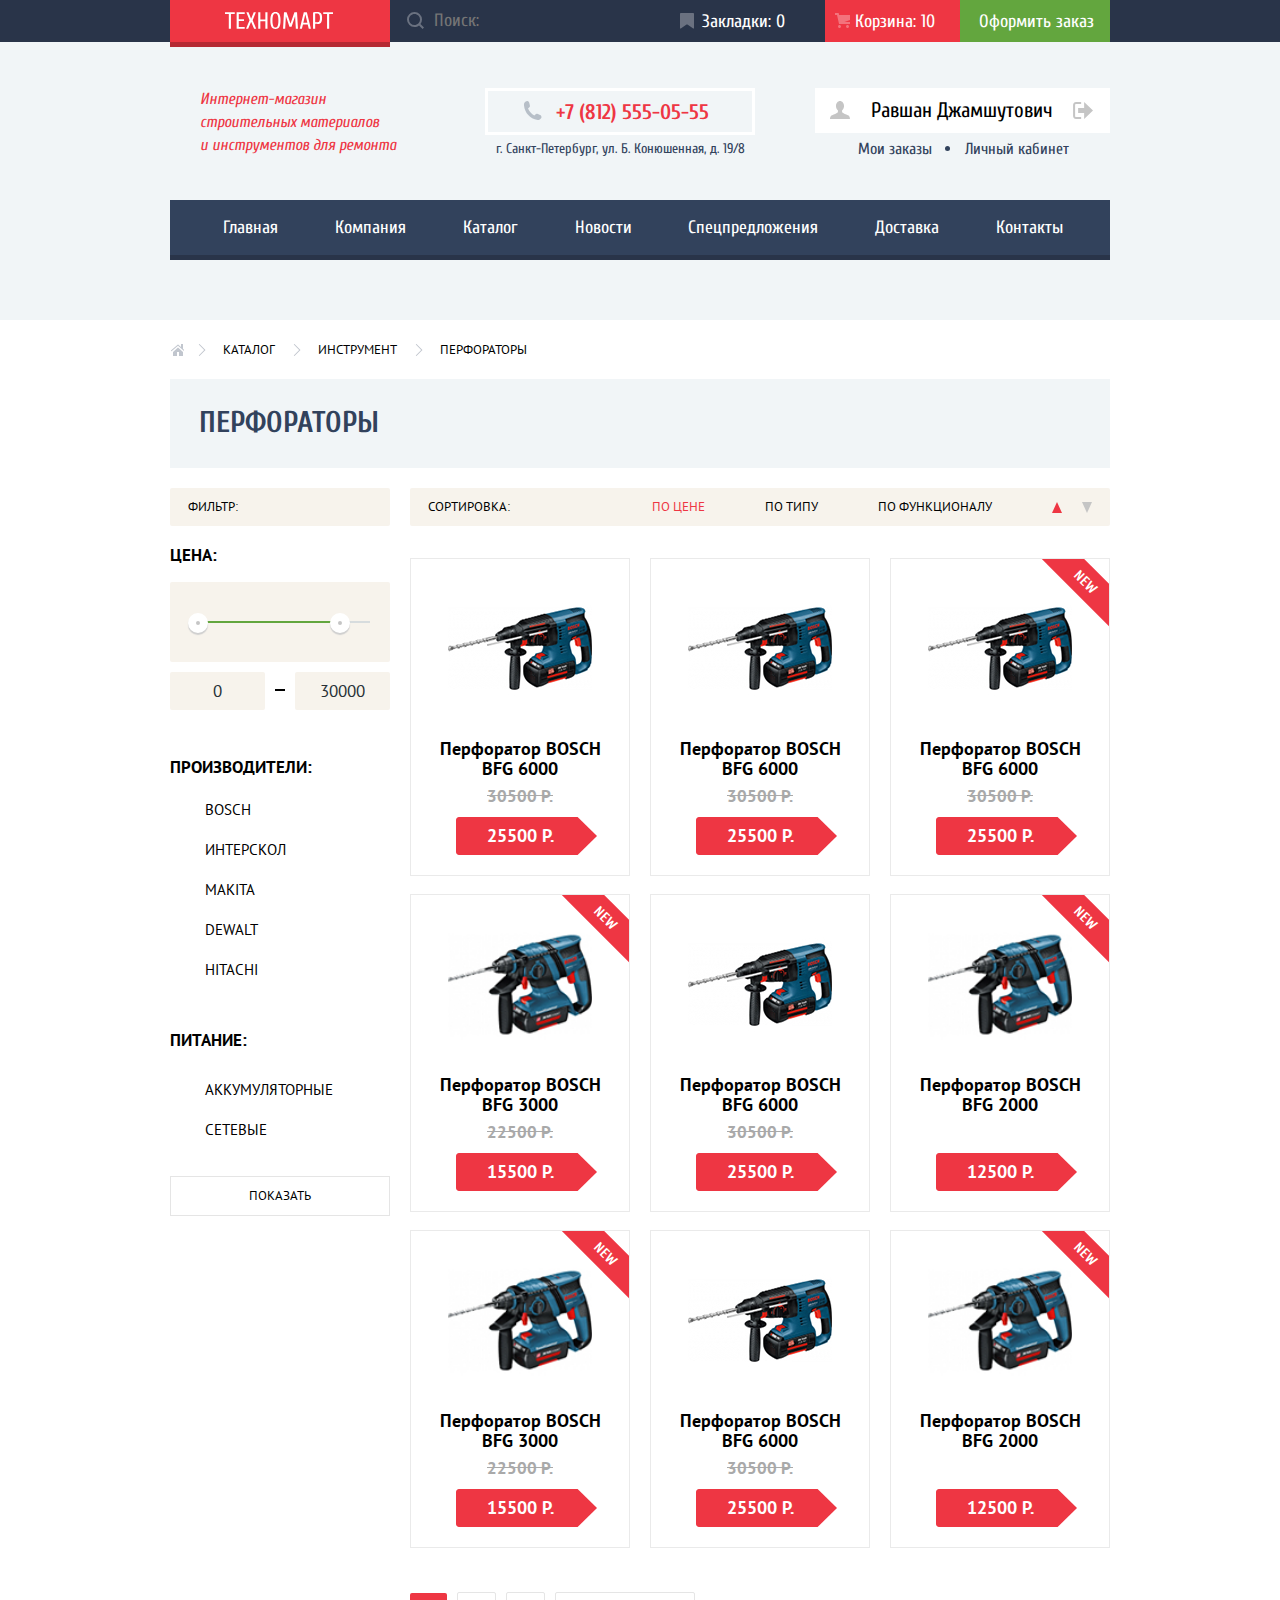
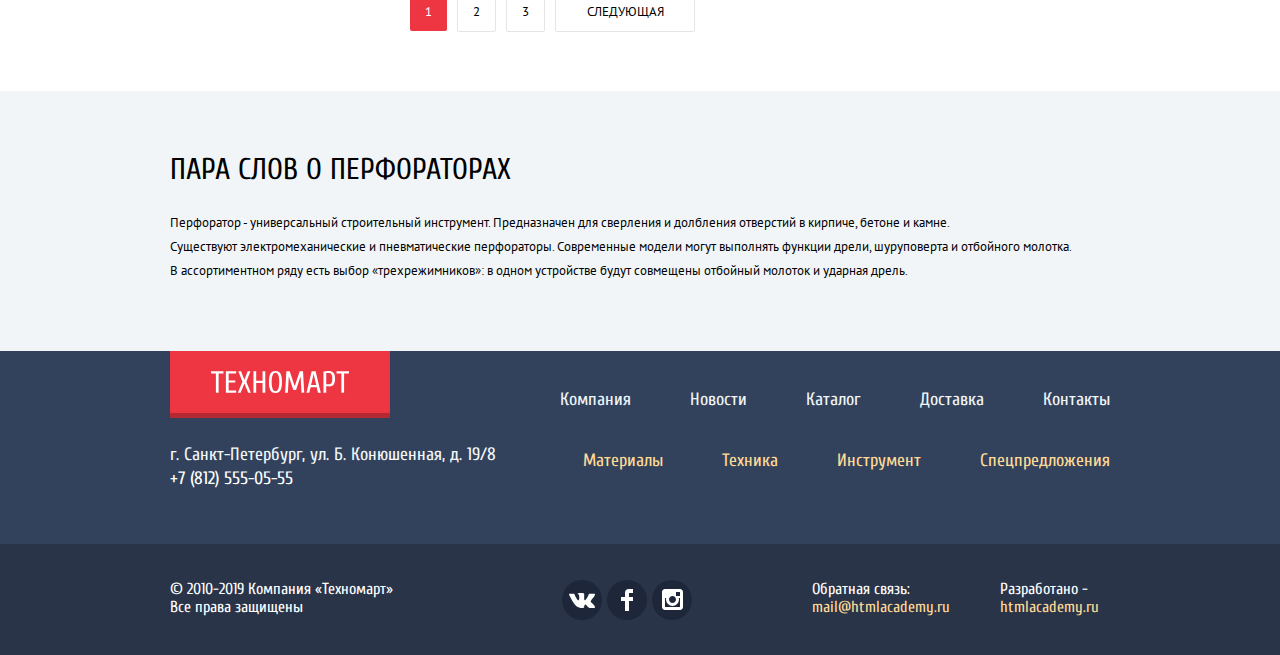
==== commit 4f7f0d4b: "Продолжаем оформление декоративных элементов-2" ====
--- a/catalog.html
+++ b/catalog.html
@@ -36,8 +36,8 @@
         </div>
         <div class="user-navigation">
           <a class="user-navigation-link user-navigation-login" href="">Равшан Джамшутович</a>
-          <a href="">
-            <svg class="user-navigation-logout-svg" xmlns="http://www.w3.org/2000/svg" width="21" height="17" viewBox="0 0 21 17">
+          <a class="user-navigation-logout-svg" href="">
+            <svg xmlns="http://www.w3.org/2000/svg" width="21" height="17" viewBox="0 0 21 17">
               <g fill="#c5c5c5"><path fill="#c5c5c5" d="M21 8.5L12.125 0v6h-6v5h6v6z"/><path fill="#c5c5c5" d="M3.106 13.952V3.048c.018-.376.171-1.057 1.01-1.057h5.027V0H4.116C1.938 0 1.112 1.81 1.087 3.027v10.946C1.112 15.189 1.938 17 4.116 17h5.027v-1.99H4.116c-.839 0-.992-.683-1.01-1.058z"/></g>
             </svg>
           </a>
@@ -97,32 +97,32 @@
             <legend class="form-rate-title form-rate-title-manufacturers">ПРОИЗВОДИТЕЛИ:</legend>
             <ul class="form-rate-list">
               <li class="form-rate-item">
-                <input class="visually-hidden filter-input-checkbox" type="checkbox" name="bosch" checked>
-                <label>
+                <label>
+                  <input class="visually-hidden filter-input-checkbox" type="checkbox" name="bosch" checked>
                   BOSCH
                 </label>
               </li>
               <li class="form-rate-item">
-                <input class="visually-hidden filter-input-checkbox" type="checkbox" name="interskol">
-                <label>
+                <label>
+                  <input class="visually-hidden filter-input-checkbox" type="checkbox" name="interskol">
                   ИНТЕРСКОЛ
                 </label>
               </li>
               <li class="form-rate-item">
-                <input class="visually-hidden filter-input-checkbox" type="checkbox" name="makita" checked>
-                <label>
+                <label>
+                  <input class="visually-hidden filter-input-checkbox" type="checkbox" name="makita" checked>
                   MAKITA
                 </label>
               </li>
               <li class="form-rate-item">
-                <input class="visually-hidden filter-input-checkbox" type="checkbox" name="dewalt">
-                <label>
+                <label>
+                  <input class="visually-hidden filter-input-checkbox" type="checkbox" name="dewalt">
                   DEWALT
                 </label>
               </li>
               <li class="form-rate-item">
-                <input class="visually-hidden filter-input-checkbox" type="checkbox" name="hitachi">
-                <label>
+                <label>
+                  <input class="visually-hidden filter-input-checkbox" type="checkbox" name="hitachi">
                   HITACHI
                 </label>
               </li>
@@ -132,14 +132,14 @@
             <legend class="form-rate-title form-rate-title-power">ПИТАНИЕ:</legend>
             <ul class="form-rate-list">
               <li class="form-rate-item">
-                <input class="visually-hidden filter-input-radio" type="radio" name="electric-power" value="battery" checked>
-                <label>
+                <label>
+                  <input class="visually-hidden filter-input-radio" type="radio" name="electric-power" value="battery" checked>
                   АККУМУЛЯТОРНЫЕ
                 </label>
               </li>
               <li class="form-rate-item">
-                <input class="visually-hidden filter-input-radio" type="radio" name="electric-power" value="connect" id="filter-connect">
-                <label>
+                <label>
+                  <input class="visually-hidden filter-input-radio" type="radio" name="electric-power" value="connect" id="filter-connect">
                   СЕТЕВЫЕ
                 </label>
               </li>
@@ -174,8 +174,10 @@
                   <p class="price price-ticket">
                     25500 Р.
                   </p>
-                  <button type="button" class="button button-buy">КУПИТЬ</button>
-                  <button type="button" class="button button-bookmark">В ЗАКЛАДКИ</button>
+                  <div class="product-bookmark">
+                    <button type="button" class="button button-buy">КУПИТЬ</button>
+                    <button type="button" class="button button-bookmark">В ЗАКЛАДКИ</button>
+                  </div>
                 </article>
               </li>
               <li class="product">
@@ -188,22 +190,26 @@
                   <p class="price price-ticket">
                     25500 Р.
                   </p>
-                  <button type="button" class="button button-buy">КУПИТЬ</button>
-                  <button type="button" class="button button-bookmark">В ЗАКЛАДКИ</button>
-                </article>
-              </li>
-              <li class="product new">
-                <article>
-                  <div class="product-image-max-height">
-                    <img src="img/perforator-1.jpg" width="144" height="128" alt="Перфоратор BOSCH BFG 6000" class="product-image">
-                  </div>
-                  <h3 class="product-title">Перфоратор BOSCH BFG 6000</h3>
-                  <del class="old-price">30500 Р.</del>
-                  <p class="price price-ticket">
-                    25500 Р.
-                  </p>
-                  <button type="button" class="button button-buy">КУПИТЬ</button>
-                  <button type="button" class="button button-bookmark">В ЗАКЛАДКИ</button>
+                  <div class="product-bookmark">
+                    <button type="button" class="button button-buy">КУПИТЬ</button>
+                    <button type="button" class="button button-bookmark">В ЗАКЛАДКИ</button>
+                  </div>
+                </article>
+              </li>
+              <li class="product new">
+                <article>
+                  <div class="product-image-max-height">
+                    <img src="img/perforator-1.jpg" width="144" height="128" alt="Перфоратор BOSCH BFG 6000" class="product-image">
+                  </div>
+                  <h3 class="product-title">Перфоратор BOSCH BFG 6000</h3>
+                  <del class="old-price">30500 Р.</del>
+                  <p class="price price-ticket">
+                    25500 Р.
+                  </p>
+                  <div class="product-bookmark">
+                    <button type="button" class="button button-buy">КУПИТЬ</button>
+                    <button type="button" class="button button-bookmark">В ЗАКЛАДКИ</button>
+                  </div>
                 </article>
               </li>
               <li class="product new">
@@ -216,8 +222,10 @@
                   <p class="price price-ticket">
                     15500 Р.
                   </p>
-                  <button type="button" class="button button-buy">КУПИТЬ</button>
-                  <button type="button" class="button button-bookmark">В ЗАКЛАДКИ</button>
+                  <div class="product-bookmark">
+                    <button type="button" class="button button-buy">КУПИТЬ</button>
+                    <button type="button" class="button button-bookmark">В ЗАКЛАДКИ</button>
+                  </div>
                 </article>
               </li>
               <li class="product">
@@ -230,8 +238,10 @@
                   <p class="price price-ticket">
                     25500 Р.
                   </p>
-                  <button type="button" class="button button-buy">КУПИТЬ</button>
-                  <button type="button" class="button button-bookmark">В ЗАКЛАДКИ</button>
+                  <div class="product-bookmark">
+                    <button type="button" class="button button-buy">КУПИТЬ</button>
+                    <button type="button" class="button button-bookmark">В ЗАКЛАДКИ</button>
+                  </div>
                 </article>
               </li>
               <li class="product new">
@@ -244,8 +254,10 @@
                   <p class="price price-ticket">
                     12500 Р.
                   </p>
-                  <button type="button" class="button button-buy">КУПИТЬ</button>
-                  <button type="button" class="button button-bookmark">В ЗАКЛАДКИ</button>
+                  <div class="product-bookmark">
+                    <button type="button" class="button button-buy">КУПИТЬ</button>
+                    <button type="button" class="button button-bookmark">В ЗАКЛАДКИ</button>
+                  </div>
                 </article>
               </li>
               <li class="product new">
@@ -258,8 +270,10 @@
                   <p class="price price-ticket">
                     15500 Р.
                   </p>
-                  <button type="button" class="button button-buy">КУПИТЬ</button>
-                  <button type="button" class="button button-bookmark">В ЗАКЛАДКИ</button>
+                  <div class="product-bookmark">
+                    <button type="button" class="button button-buy">КУПИТЬ</button>
+                    <button type="button" class="button button-bookmark">В ЗАКЛАДКИ</button>
+                  </div>
                 </article>
               </li>
               <li class="product">
@@ -272,8 +286,10 @@
                   <p class="price price-ticket">
                     25500 Р.
                   </p>
-                  <button type="button" class="button button-buy">КУПИТЬ</button>
-                  <button type="button" class="button button-bookmark">В ЗАКЛАДКИ</button>
+                  <div class="product-bookmark">
+                    <button type="button" class="button button-buy">КУПИТЬ</button>
+                    <button type="button" class="button button-bookmark">В ЗАКЛАДКИ</button>
+                  </div>
                 </article>
               </li>
               <li class="product new">
@@ -286,8 +302,10 @@
                   <p class="price price-ticket">
                     12500 Р.
                   </p>
-                  <button type="button" class="button button-buy">КУПИТЬ</button>
-                  <button type="button" class="button button-bookmark">В ЗАКЛАДКИ</button>
+                  <div class="product-bookmark">
+                    <button type="button" class="button button-buy">КУПИТЬ</button>
+                    <button type="button" class="button button-bookmark">В ЗАКЛАДКИ</button>
+                  </div>
                 </article>
               </li>
             </ul>
--- a/css/style.css
+++ b/css/style.css
@@ -403,8 +403,13 @@
 
 .user-navigation-logout-svg {
   position: absolute;
-  right: 17px;
-  top: 14px;
+  right: 0px;
+  top: 0px;
+  padding: 10px;
+  padding-top: 14px;
+  padding-right: 17px;
+  padding-left: 18px;
+
 
 }
 
@@ -887,6 +892,23 @@
   background-color: var(--basic-bluelight);
 }
 
+.product-bookmark {
+  position: absolute;
+  top: 0px;
+  left: 0px;
+  padding-top: 36px;
+  padding-right: 42px;
+  padding-bottom: 191px;
+  padding-left: 41px;
+  background-color: transparent;
+  opacity: 0;
+}
+
+.product-bookmark:hover,
+.product-bookmark:focus {
+  opacity: 1;
+}
+
 .product-title {
   width: 185px;
   font-size: 18px;
@@ -933,19 +955,49 @@
 }
 
 .button-buy {
-  display: none;
-  background: var(--basic-green);
+  display: block;
+  min-width: 135px;
+  margin-bottom: 10px;
+  padding: 0;
+  padding-top: 10px;
+  padding-bottom: 10px;
+  background-color: var(--basic-green);
   box-shadow: inset 0px -3px 0px #367315;
   border-radius: 2px;
+  box-sizing: border-box;
+}
+
+.button-buy:hover,
+.button-buy:focus {
+  background-color: var(--basic-green);
+  opacity: 0.8;
+}
+
+.button-buy:active {
+  opacity: 0.9;
 }
 
 .button-bookmark {
-  display: none;
+  display: block;
+  min-width: 135px;
+  padding: 0;
+  padding-top: 9px;
+  padding-bottom: 8px;
   color: var(--basic-bluelight);
   background-color: var(--white);
   border: 3px solid var(--basic-green);
   border-radius: 2px;
-
+  box-sizing: border-box;
+}
+
+.button-bookmark:hover,
+.button-bookmark:focus {
+  background-color: var(--white);
+  opacity: 0.8;
+}
+
+.button-bookmark:active {
+  opacity: 0.9;
 }
 
 .maker {
@@ -1583,14 +1635,15 @@
   margin-bottom: 21px;
 }
 
-.form-rate-item label {
+.form-rate-item .filter-input-checkbox {
   position: relative;
   display: block;
   cursor: pointer;
   user-select: none;
 }
 
-.filter-input-checkbox + label::before {
+
+.filter-input-checkbox::before {
   content: "";
   position: absolute;
   left: -35px;
@@ -1602,9 +1655,10 @@
   background-position: 0 0;
 }
 
-.filter-input-checkbox:checked + label::after {
-  content: "";
-  position: absolute;
+.filter-input-checkbox:checked::before {
+  content: "";
+  position: absolute;
+  display: block;
   top: -3px;
   left: -36px;
   width: 27px;
@@ -1614,7 +1668,7 @@
   background-position: 0 0;
 }
 
-.filter-input-radio + label::before {
+.filter-input-radio::before {
   content: "";
   position: absolute;
   top: -4px;
@@ -1626,14 +1680,14 @@
   background-position: 0 0;
 }
 
-.filter-input-radio:checked + label::after {
+.filter-input-radio:checked::before {
   content: "";
   position: absolute;
   top: 4px;
   left: -27px;
-  width: 9px;
-  height: 9px;
-  background-image: url("../img/circle.svg");
+  width: 25px;
+  height: 25px;
+  background-image: url("../img/radio-on.svg");
   background-repeat: no-repeat;
   background-position: 0 0;
 }
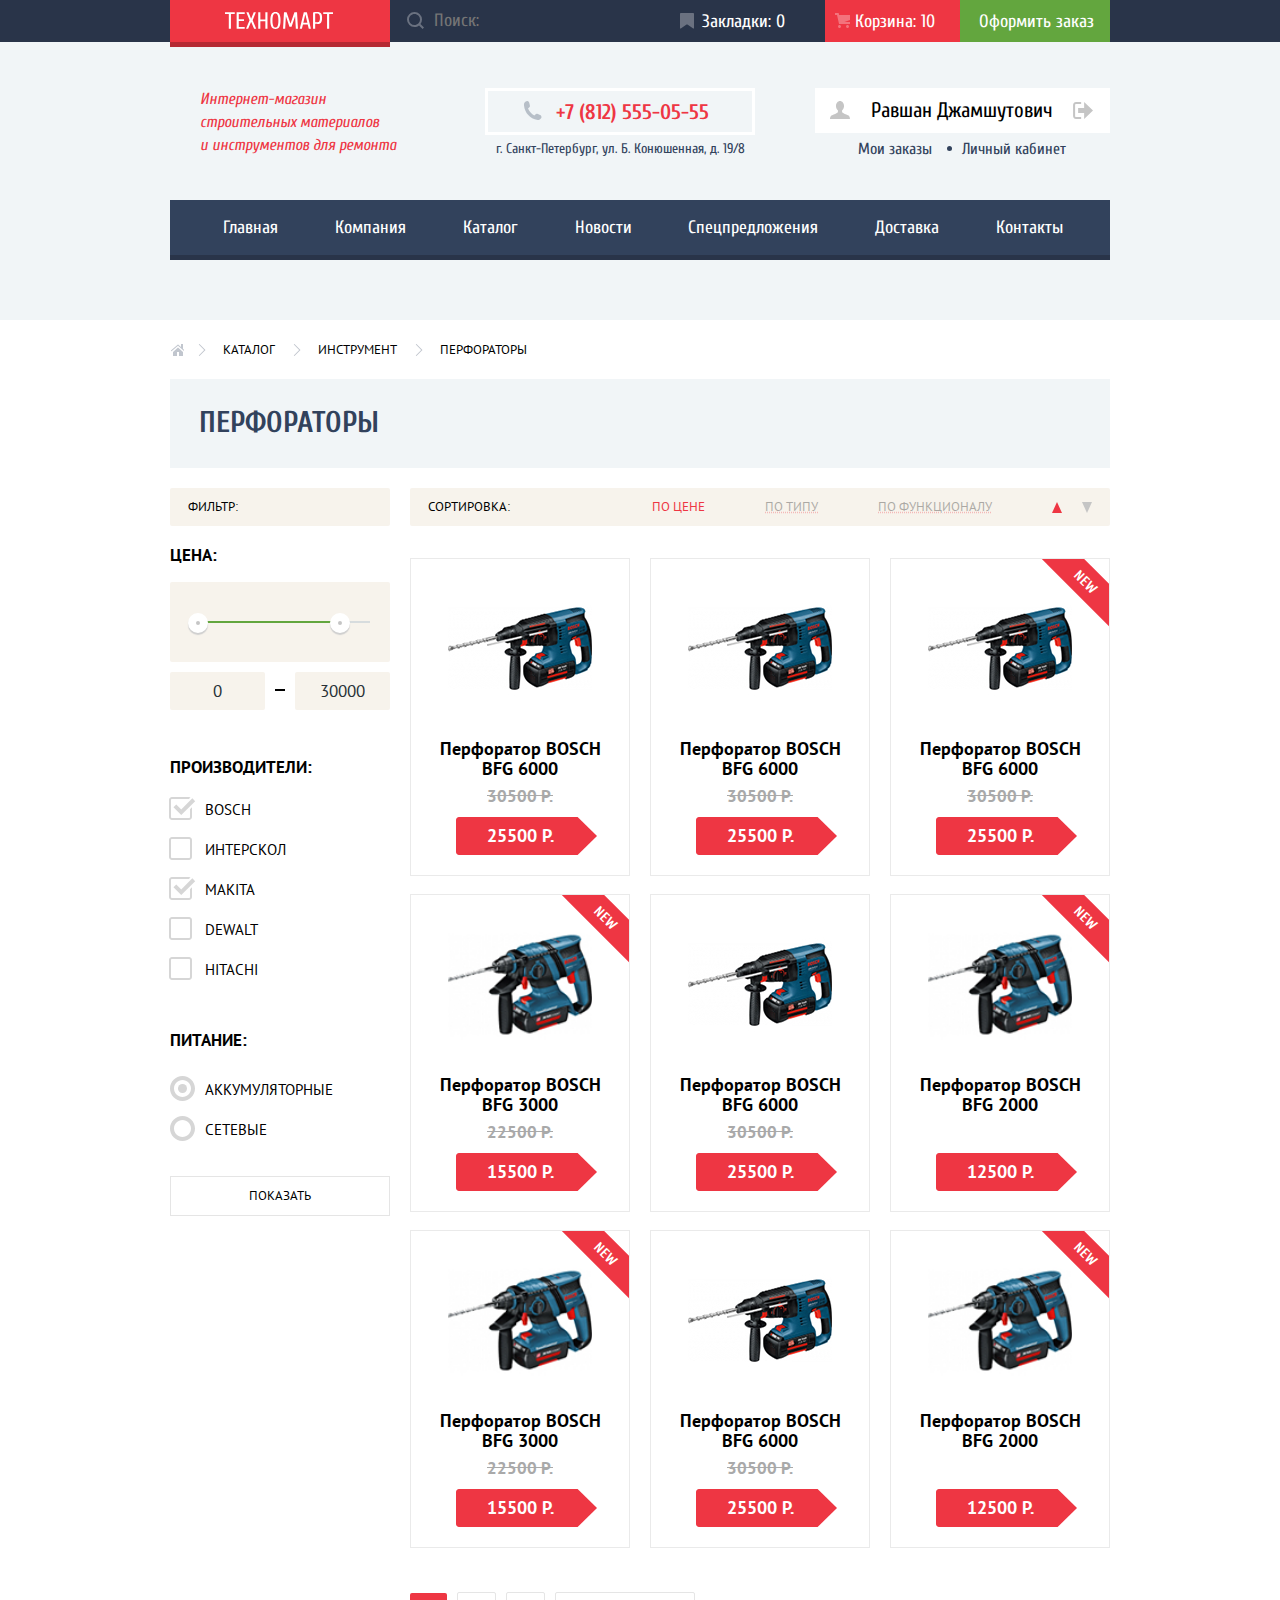
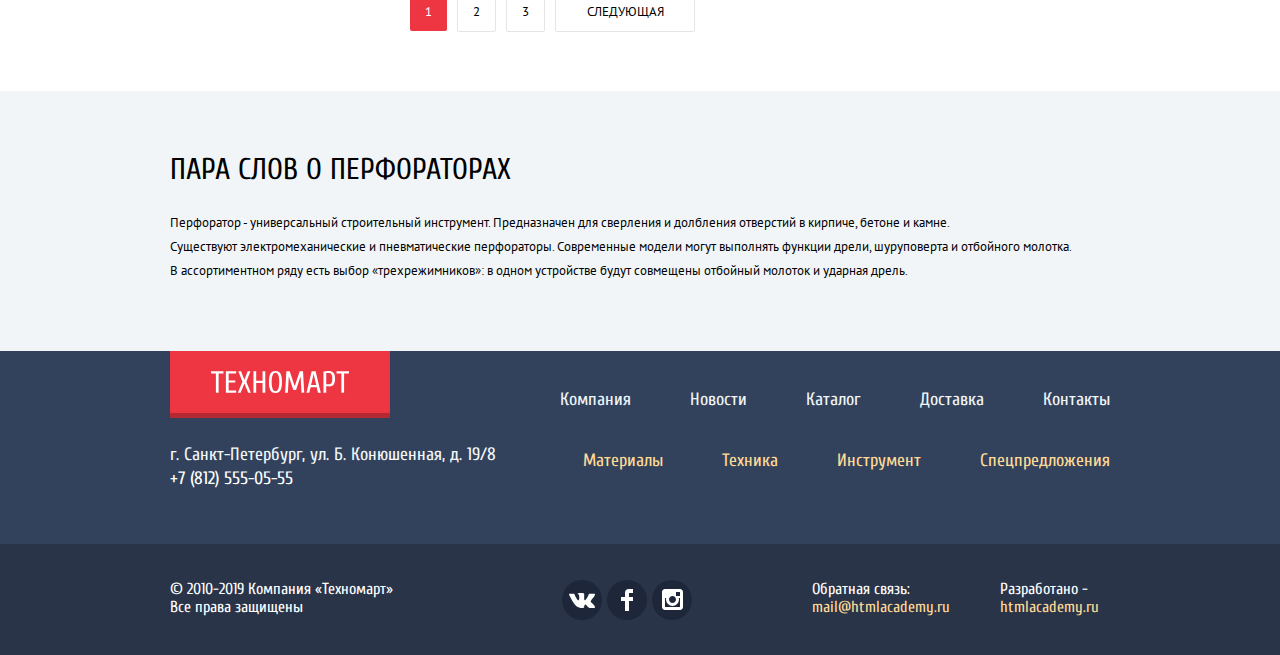
==== commit 7d58dcac: "Продолжаем оформление декоративных элементов-3" ====
--- a/catalog.html
+++ b/catalog.html
@@ -35,7 +35,11 @@
           </p>
         </div>
         <div class="user-navigation">
-          <a class="user-navigation-link user-navigation-login" href="">Равшан Джамшутович</a>
+          <a class="user-navigation-link user-navigation-login" href="">
+            <svg class="user-navigation-login-svg" xmlns="http://www.w3.org/2000/svg" width="20" height="18" viewBox="0 0 20 18"><path fill="#c5c5c5" d="M17.881 14.166c-2.144-.735-4.256-1.666-5.207-2.39-.657-.501-.77-1.618-.517-2.415 1.118-.903 1.864-2.477 1.864-4.278C14.021 2.276 12.221 0 10 0S5.979 2.276 5.979 5.083c0 1.801.746 3.374 1.863 4.277.253.798.141 1.915-.517 2.416-.95.724-3.063 1.654-5.207 2.39S0 18 0 18h20s.025-3.099-2.119-3.834z"/>
+            </svg>
+            Равшан Джамшутович
+          </a>
           <a class="user-navigation-logout-svg" href="">
             <svg xmlns="http://www.w3.org/2000/svg" width="21" height="17" viewBox="0 0 21 17">
               <g fill="#c5c5c5"><path fill="#c5c5c5" d="M21 8.5L12.125 0v6h-6v5h6v6z"/><path fill="#c5c5c5" d="M3.106 13.952V3.048c.018-.376.171-1.057 1.01-1.057h5.027V0H4.116C1.938 0 1.112 1.81 1.087 3.027v10.946C1.112 15.189 1.938 17 4.116 17h5.027v-1.99H4.116c-.839 0-.992-.683-1.01-1.058z"/></g>
@@ -43,7 +47,7 @@
           </a>
           <div class="user-navigation-personal">
             <a class="user-navigation-text" href="">Мои заказы</a>
-            <a class="user-navigation-text user-navigation-text-point" href="">Личный кабинет</a>
+            <a class="user-navigation-text user-navigation-account" href="">Личный кабинет</a>
           </div>
         </div>
       </section>
@@ -99,30 +103,35 @@
               <li class="form-rate-item">
                 <label>
                   <input class="visually-hidden filter-input-checkbox" type="checkbox" name="bosch" checked>
+                  <span class="checkbox-icon"></span>
                   BOSCH
                 </label>
               </li>
               <li class="form-rate-item">
                 <label>
                   <input class="visually-hidden filter-input-checkbox" type="checkbox" name="interskol">
+                  <span class="checkbox-icon"></span>
                   ИНТЕРСКОЛ
                 </label>
               </li>
               <li class="form-rate-item">
                 <label>
                   <input class="visually-hidden filter-input-checkbox" type="checkbox" name="makita" checked>
+                  <span class="checkbox-icon"></span>
                   MAKITA
                 </label>
               </li>
               <li class="form-rate-item">
                 <label>
                   <input class="visually-hidden filter-input-checkbox" type="checkbox" name="dewalt">
+                  <span class="checkbox-icon"></span>
                   DEWALT
                 </label>
               </li>
               <li class="form-rate-item">
                 <label>
                   <input class="visually-hidden filter-input-checkbox" type="checkbox" name="hitachi">
+                  <span class="checkbox-icon"></span>
                   HITACHI
                 </label>
               </li>
@@ -134,12 +143,14 @@
               <li class="form-rate-item">
                 <label>
                   <input class="visually-hidden filter-input-radio" type="radio" name="electric-power" value="battery" checked>
+                  <span class="radio-icon"></span>
                   АККУМУЛЯТОРНЫЕ
                 </label>
               </li>
               <li class="form-rate-item">
                 <label>
                   <input class="visually-hidden filter-input-radio" type="radio" name="electric-power" value="connect" id="filter-connect">
+                  <span class="radio-icon"></span>
                   СЕТЕВЫЕ
                 </label>
               </li>
@@ -310,7 +321,7 @@
               </li>
             </ul>
             <ul class="pagination flex-container">
-              <li><a class="pagination-link pagination-link-active">1</a></li>
+              <li><a class="pagination-link">1</a></li>
               <li><a class="pagination-link" href="">2</a></li>
               <li><a class="pagination-link" href="">3</a></li>
               <li><a class="pagination-link pagination-link-button" href="">СЛЕДУЮЩАЯ</a></li>
--- a/css/style.css
+++ b/css/style.css
@@ -309,8 +309,20 @@
 }
 
 .user-navigation-personal {
+  position: relative;
   margin-top: 7px;
   display: flex;
+}
+
+.user-navigation-personal::before {
+  content: "";
+  position: absolute;
+  left: 139px;
+  top: 6px;
+  width: 5px;
+  height: 5px;
+  border-radius: 50%;
+  background-color: var(--basic-bluelight);
 }
 
 .user-navigation-link {
@@ -354,7 +366,7 @@
 }
 
 .user-navigation-link-login:active path {
-  fill: #C5C5C5;
+  fill: var(--basic-greylight);
 }
 
 .user-navigation-text {
@@ -365,22 +377,17 @@
   color: var(--basic-bluelight);
 }
 
-.user-navigation-text-point {
-  position: relative;
-  margin-left: 23px;
-  padding-left: 10px;
-}
-
-.user-navigation-text-point::before {
-  position: absolute;
-  content: "";
-  width: 5px;
-  height: 5px;
-  left: -10px;
-  top: 6px;
-  border-radius: 50%;
-  background-color: var(--basic-bluelight);
-
+.user-navigation-text:hover,
+.user-navigation-text:focus {
+  color: var(--basic-red);
+}
+
+.user-navigation-text:active {
+  color: var(--basic-greylight);
+}
+
+.user-navigation-account {
+  margin-left: 30px;
 }
 
 .user-navigation-login {
@@ -389,6 +396,22 @@
   padding-right: 57px;
 }
 
+.user-navigation-login-svg {
+  position: absolute;
+  top: 13px;
+  left: 15px;
+}
+
+.user-navigation-login:hover .user-navigation-login-svg path,
+.user-navigation-login:focus .user-navigation-login-svg path {
+  fill: var(--basic-grey);
+}
+
+.user-navigation-login:active .user-navigation-login-svg path {
+  fill: var(--basic-greylight);
+}
+
+/*
 .user-navigation-login::before {
   content: "";
   position: absolute;
@@ -400,7 +423,7 @@
   background-repeat: no-repeat;
   background-position: 0 0;
 }
-
+*/
 .user-navigation-logout-svg {
   position: absolute;
   right: 0px;
@@ -409,8 +432,6 @@
   padding-top: 14px;
   padding-right: 17px;
   padding-left: 18px;
-
-
 }
 
 .user-navigation-logout-svg:hover path,
@@ -419,7 +440,7 @@
 }
 
 .user-navigation-logout-svg:active path {
-  fill: #C5C5C5;
+  fill: var(--basic-greylight);
 }
 
 .main-navigation {
@@ -758,6 +779,7 @@
   text-transform: uppercase;
   background-color: var(--basic-red);
   border: none;
+  cursor: pointer;
 }
 
 .button:hover,
@@ -888,25 +910,25 @@
   height: 164px;
 }
 
+.product:hover .product-image-max-height {
+  opacity: 0;
+}
+
 .product-image {
   background-color: var(--basic-bluelight);
 }
 
 .product-bookmark {
-  position: absolute;
-  top: 0px;
-  left: 0px;
-  padding-top: 36px;
-  padding-right: 42px;
-  padding-bottom: 191px;
-  padding-left: 41px;
-  background-color: transparent;
-  opacity: 0;
-}
-
-.product-bookmark:hover,
-.product-bookmark:focus {
-  opacity: 1;
+  display: none;
+  position: absolute;
+  top: 34px;
+  left: 40px;
+  background-color: var(--white);
+  z-index: 1;
+}
+
+.product:hover .product-bookmark {
+  display: block;
 }
 
 .product-title {
@@ -955,11 +977,13 @@
 }
 
 .button-buy {
+  position: relative;
   display: block;
   min-width: 135px;
   margin-bottom: 10px;
   padding: 0;
   padding-top: 10px;
+  padding-left: 10px;
   padding-bottom: 10px;
   background-color: var(--basic-green);
   box-shadow: inset 0px -3px 0px #367315;
@@ -967,14 +991,25 @@
   box-sizing: border-box;
 }
 
+.button-buy::before {
+  content: "";
+  position: absolute;
+  left: 30px;
+  top: 10px;
+  width: 15px;
+  height: 15px;
+  background-image: url("../img/icon-cart.svg");
+  background-repeat: no-repeat;
+  background-position: 0 0;
+}
+
 .button-buy:hover,
 .button-buy:focus {
-  background-color: var(--basic-green);
-  opacity: 0.8;
+  background-color: var(--success);
 }
 
 .button-buy:active {
-  opacity: 0.9;
+  background-color: #518534;
 }
 
 .button-bookmark {
@@ -993,11 +1028,11 @@
 .button-bookmark:hover,
 .button-bookmark:focus {
   background-color: var(--white);
-  opacity: 0.8;
+  border: 3px solid var(--basic-bluelight);
 }
 
 .button-bookmark:active {
-  opacity: 0.9;
+  opacity: 0.5;
 }
 
 .maker {
@@ -1532,8 +1567,29 @@
   margin-right: auto;
 }
 
+.form-rate-link {
+  text-decoration: underline;
+  text-decoration-style: dotted;
+  text-decoration-color: var(--basic-red);
+  opacity: 0.3;
+}
+
 .form-rate-link:not([href]) {
   color: var(--basic-red);
+  opacity: 1;
+  text-decoration: none;
+}
+
+.form-rate-link:not([href]):hover,
+.form-rate-link:not([href]):focus {
+  text-decoration: none;
+}
+
+.form-rate-link:hover,
+.form-rate-link:focus {
+  text-decoration: underline;
+  text-decoration-color: var(--basic-red);
+  opacity: 1;
 }
 
 .breadcrumbs-item {
@@ -1613,6 +1669,11 @@
   display: block;
 }
 
+.catalog-triangle:hover
+.catalog-triangle:focus {
+  border-bottom: 11px solid var(--black);
+}
+
 .catalog-triangle:not([href]) {
   border-bottom: 11px solid var(--basic-red);
 }
@@ -1626,6 +1687,11 @@
   display: block;
 }
 
+.catalog-triangle-down:hover,
+.catalog-triangle-down:hover {
+  border-top: 11px solid var(--black);
+}
+
 .catalog-triangle-down:not([href]) {
   border-top: 11px solid var(--basic-red);
 }
@@ -1635,27 +1701,25 @@
   margin-bottom: 21px;
 }
 
-.form-rate-item .filter-input-checkbox {
+.checkbox-icon {
+  position: absolute;
+  top: -3px;
+  left: -36px;
+  display: block;
+  background-image: url("../img/checkbox-off.svg");
+  width: 23px;
+  height: 23px;
+  opacity: 0.7;
+}
+
+.form-rate-item label {
   position: relative;
   display: block;
   cursor: pointer;
   user-select: none;
 }
 
-
-.filter-input-checkbox::before {
-  content: "";
-  position: absolute;
-  left: -35px;
-  top: -3px;
-  width: 23px;
-  height: 23px;
-  background-image: url("../img/checkbox-off.svg");
-  background-repeat: no-repeat;
-  background-position: 0 0;
-}
-
-.filter-input-checkbox:checked::before {
+.filter-input-checkbox:checked + .checkbox-icon {
   content: "";
   position: absolute;
   display: block;
@@ -1668,28 +1732,45 @@
   background-position: 0 0;
 }
 
-.filter-input-radio::before {
+.filter-input-checkbox:hover + .checkbox-icon {
+  opacity: 1;
+}
+
+.filter-input-checkbox:focus + .checkbox-icon {
+  opacity: 1;
+  outline: 1px solid #307896;
+}
+
+.radio-icon {
+  position: absolute;
+  top: -4px;
+  left: -35px;
+  display: block;
+  width: 25px;
+  height: 25px;
+  background-image: url("../img/radio-off.svg");
+  opacity: 0.7;
+}
+
+.filter-input-radio:checked + .radio-icon {
   content: "";
   position: absolute;
   top: -4px;
   left: -35px;
   width: 25px;
   height: 25px;
-  background-image: url("../img/radio-off.svg");
-  background-repeat: no-repeat;
-  background-position: 0 0;
-}
-
-.filter-input-radio:checked::before {
-  content: "";
-  position: absolute;
-  top: 4px;
-  left: -27px;
-  width: 25px;
-  height: 25px;
   background-image: url("../img/radio-on.svg");
   background-repeat: no-repeat;
   background-position: 0 0;
+}
+
+.filter-input-radio:hover + .radio-icon {
+  opacity: 1;
+}
+
+.filter-input-radio:focus + .radio-icon {
+  opacity: 1;
+  outline: 1px solid #307896;
 }
 
 .form-rate-item-sorting {
@@ -1853,7 +1934,16 @@
   border: 1px solid var(--border-button);
 }
 
-.pagination-link-active {
+.pagination-link:hover,
+.pagination-link:focus {
+  border-color: var(--basic-greylight);
+}
+
+.pagination-link:active {
+  border-color: var(--basic-red);
+}
+
+.pagination-link:not([href]) {
   background-color: var(--basic-red);
   color: var(--light);
   border: none;
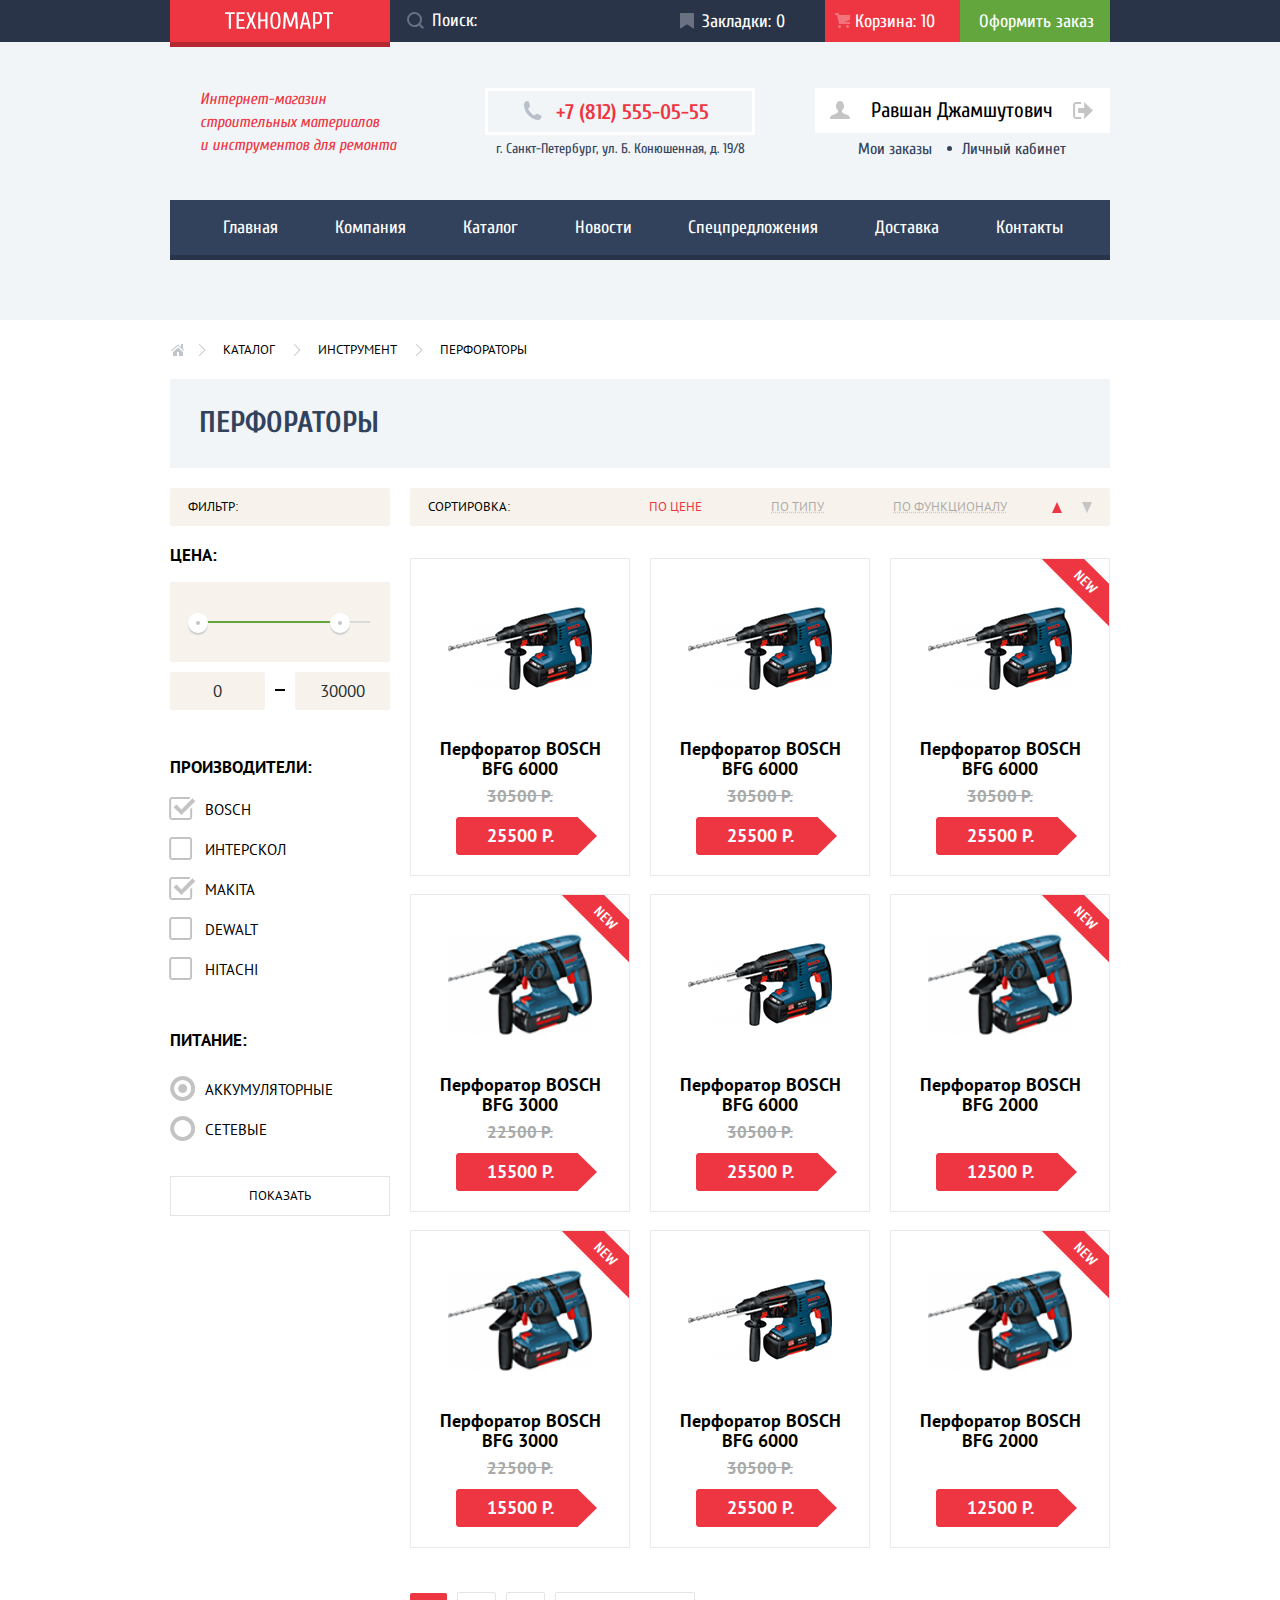
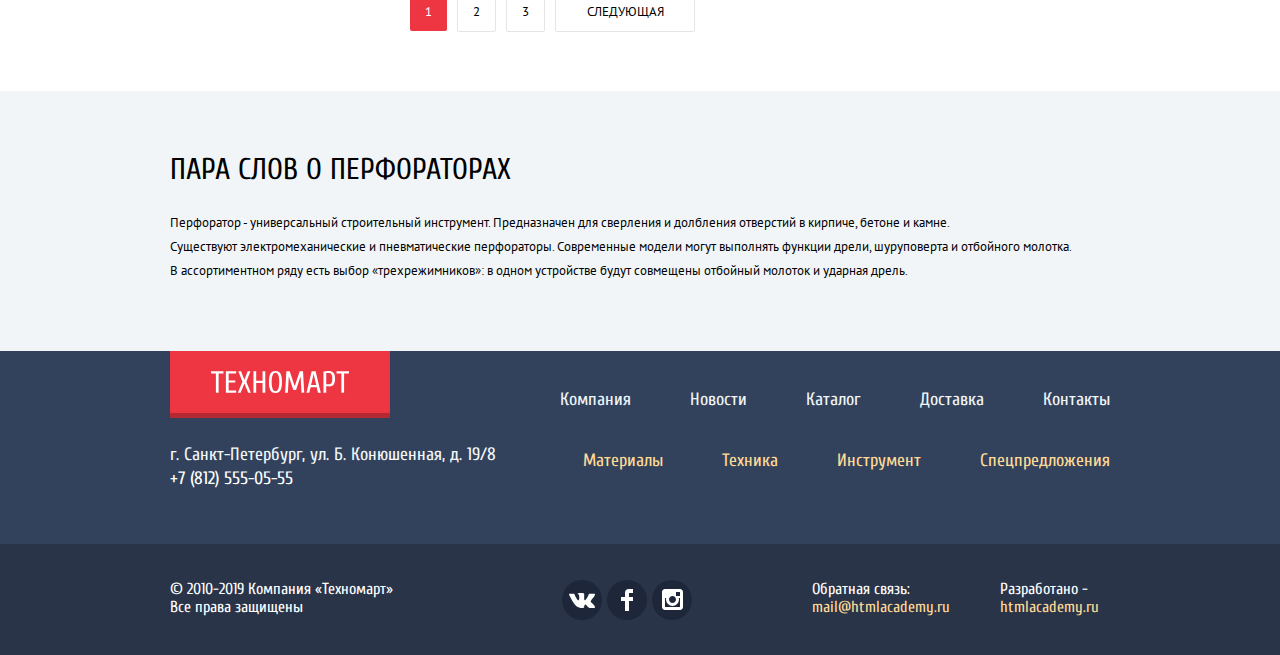
==== commit 12852d99: "Завершаем верстку" ====
--- a/catalog.html
+++ b/catalog.html
@@ -14,6 +14,9 @@
           <a href="index.html" class="header-top-logo-link"><img src="img/logo-technomart.svg" width="108" height="18" alt="Логотип магазина «Техномарт»" class="header-top-logo"></a>
           <form action="https://echo.htmlacademy.ru/courses" method="post" class="header-top-search-form">
             <input type="search" name="search" placeholder="Поиск:" class="header-top-search">
+            <svg class="header-top-search-svg" xmlns="http://www.w3.org/2000/svg" width="17" height="17" viewBox="0 0 17 17">
+              <path fill="#ffffff" d="M17 15.586l-3.542-3.542A7.465 7.465 0 0 0 15 7.5 7.5 7.5 0 1 0 7.5 15c1.71 0 3.282-.579 4.544-1.542L15.586 17 17 15.586zM2 7.5C2 4.467 4.467 2 7.5 2 10.532 2 13 4.467 13 7.5c0 3.032-2.468 5.5-5.5 5.5A5.506 5.506 0 0 1 2 7.5z"/>
+            </svg>
           </form>
           <nav class="header-top-order-navigation">
             <a href="" class="header-top-button header-top-button-bookmark">Закладки: 0</a>
--- a/css/style.css
+++ b/css/style.css
@@ -122,45 +122,62 @@
 .header-top-search {
   width: 100%;
   padding-top: 9px;
+  padding-left: 42px;
   padding-bottom: 9px;
   color: var(--white);
   font: inherit;
   background-color: transparent;
   border: none;
   outline: none;
-}
-
-.header-top-search-form::before {
-  content: "";
+  opacity: 1;
+}
+
+.header-top-search:focus {
+  color: var(--black);
+  background-color: var(--white);
+}
+
+.header-top-search::placeholder {
+  color: var(--white);
+  background-color: transparent;
+}
+
+.header-top-search-svg {
   position: absolute;
   left: 17px;
   top: 12px;
   width: 17px;
   height: 17px;
-  background-image: url("../img/icon-search.svg");
-  background-repeat: no-repeat;
-  background-position: 0 0;
   opacity: 0.3;
 }
 
-.header-top-search-form:hover::before,
-.header-top-search-form:focus::before {
+.header-top-search:hover + .header-top-search-svg {
   opacity: 1;
-}
-
-.header-top-search-form:active::before {
+  background-color: transparent;
+}
+
+.header-top-search:focus + .header-top-search-svg path {
   fill: var(--basic-red);
+  opacity: 1;
+}
+
+.header-top-search:active + .header-top-search-svg path {
+  fill: var(--basic-red);
+}
+
+.header-top-search-svg:hover,
+.header-top-search-svg:focus {
+  opacity: 1;
 }
 
 .header-top-search-form {
   position: relative;
-  padding-left: 42px;
   flex-grow: 1;
+
 }
 
 .header-top-order-navigation {
   display: flex;
-
 }
 
 .header-top-button {
@@ -218,11 +235,6 @@
 
 .header-top-button-cart:active::before {
   opacity: 0.3;
-}
-
-.header-top-button:hover,
-.header-top-button:focus {
-
 }
 
 .header-top-button:active {
@@ -293,7 +305,6 @@
   height: 19px;
   background-image: url("../img/icon-phone.svg");
   background-repeat: no-repeat;
-
 }
 
 .header-info-address {
@@ -411,19 +422,6 @@
   fill: var(--basic-greylight);
 }
 
-/*
-.user-navigation-login::before {
-  content: "";
-  position: absolute;
-  top: 13px;
-  left: 15px;
-  width: 20px;
-  height: 18px;
-  background-image: url(../img/icon-user.svg);
-  background-repeat: no-repeat;
-  background-position: 0 0;
-}
-*/
 .user-navigation-logout-svg {
   position: absolute;
   right: 0px;
@@ -511,7 +509,6 @@
 .category-banner {
   width: 277px;
   padding-top: 20px;
-
   padding-bottom: 21px;
   padding-left: 23px;
   background-color: var(--special-yellow);
@@ -863,6 +860,10 @@
   box-sizing: border-box;
 }
 
+.product:focus-within .product-bookmark {
+  opacity: 1;
+}
+
 .product:hover,
 .product:focus {
   box-shadow: 0px 4px 20px rgba(0, 0, 0, 0.15);
@@ -919,7 +920,7 @@
 }
 
 .product-bookmark {
-  display: none;
+  opacity: 0;
   position: absolute;
   top: 34px;
   left: 40px;
@@ -928,7 +929,7 @@
 }
 
 .product:hover .product-bookmark {
-  display: block;
+  opacity: 1;
 }
 
 .product-title {
@@ -1023,6 +1024,7 @@
   border: 3px solid var(--basic-green);
   border-radius: 2px;
   box-sizing: border-box;
+
 }
 
 .button-bookmark:hover,
@@ -1051,7 +1053,6 @@
 .maker-item {
   margin-top: 20px;
   margin-right: 20px;
-
 }
 
 .maker-link {
@@ -1062,7 +1063,6 @@
   justify-content: center;
   border: 1px solid var(--border-color);
   box-sizing: border-box;
-
 }
 
 .maker-link:hover,
@@ -1501,7 +1501,7 @@
 
 .order-modal-chunk {
   width: 100%;
-  margin-top: 37px;
+  margin-top: 30px;
   padding-top: 37px;
   padding-right: 80px;
   padding-bottom: 37px;
@@ -1514,10 +1514,6 @@
   width: 100%;
 }
 
-.main-catalog {
-
-}
-
 .breadcrumbs {
   position: relative;
   margin-top: 21px;
@@ -1536,7 +1532,6 @@
   background-image: url("../img/icon-home.svg");
   background-repeat: no-repeat;
   background-position: 0 0;
-
 }
 
 .breadcrumbs-list {
@@ -1709,7 +1704,7 @@
   background-image: url("../img/checkbox-off.svg");
   width: 23px;
   height: 23px;
-  opacity: 0.7;
+  opacity: 0.8;
 }
 
 .form-rate-item label {
@@ -1741,6 +1736,10 @@
   outline: 1px solid #307896;
 }
 
+.filter-input-checkbox:disabled + .checkbox-icon {
+  opacity: 0.3;
+}
+
 .radio-icon {
   position: absolute;
   top: -4px;
@@ -1749,7 +1748,7 @@
   width: 25px;
   height: 25px;
   background-image: url("../img/radio-off.svg");
-  opacity: 0.7;
+  opacity: 0.8;
 }
 
 .filter-input-radio:checked + .radio-icon {
@@ -1773,8 +1772,13 @@
   outline: 1px solid #307896;
 }
 
+.filter-input-radio:disabled + .radio-icon {
+  opacity: 0.3;
+}
+
 .form-rate-item-sorting {
-  margin-right: 60px;
+  margin-right: 45px;
+  margin-left: 24px;
 }
 
 .form-rate-title {
@@ -1857,7 +1861,6 @@
   width: 10px;
   height: 2px;
   background-color: var(--black);
-
 }
 
 .price-controls input {
@@ -1988,11 +1991,11 @@
 }
 
 .confirmation-modal-bottom {
- background-color: var(--background-modal-confirmation);
- padding-top: 37px;
- padding-right: 114px;
- padding-bottom: 37px;
- padding-left: 114px;
+  background-color: var(--background-modal-confirmation);
+  padding-top: 37px;
+  padding-right: 114px;
+  padding-bottom: 37px;
+  padding-left: 114px;
 }
 
 .button-white {
@@ -2034,7 +2037,7 @@
   margin: auto;
   display: none;
   width: 620px;
-  padding-top: 33px;
+  padding-top: 28px;
   padding-right: 0;
   padding-left: 0;
   background-color: var(--white);
@@ -2045,7 +2048,7 @@
 
 .order-modal-close {
   position: absolute;
-  top: 21px;
+  top: 16px;
   right: 11px;
   width: 21px;
   height: 21px;
@@ -2054,7 +2057,7 @@
   background-position: 0 0;
   background-color: transparent;
   border: none;
-
+  cursor: pointer;
 }
 
 .order-modal-container {
@@ -2073,6 +2076,7 @@
 .input-entry-field {
   width: 460px;
   height: 114px;
+  padding-top: 7px;
 }
 
 .order-modal-input {
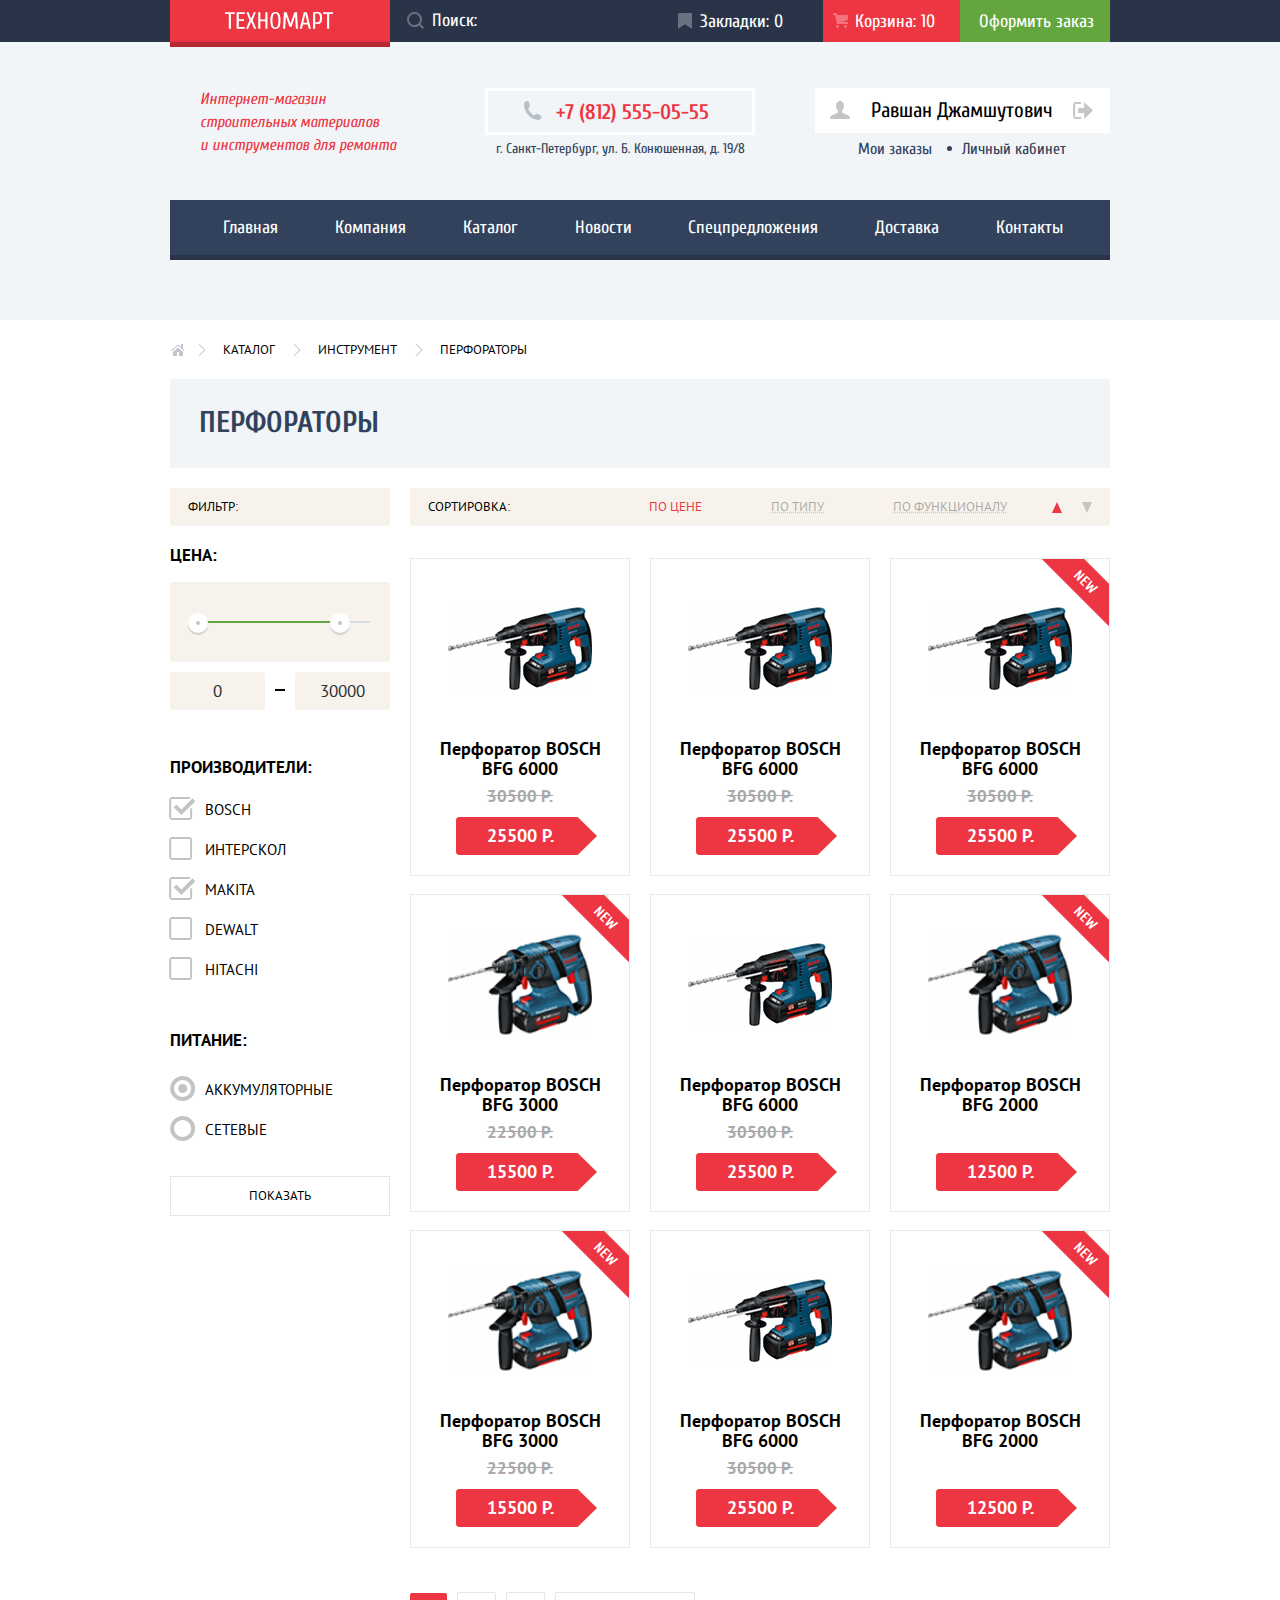
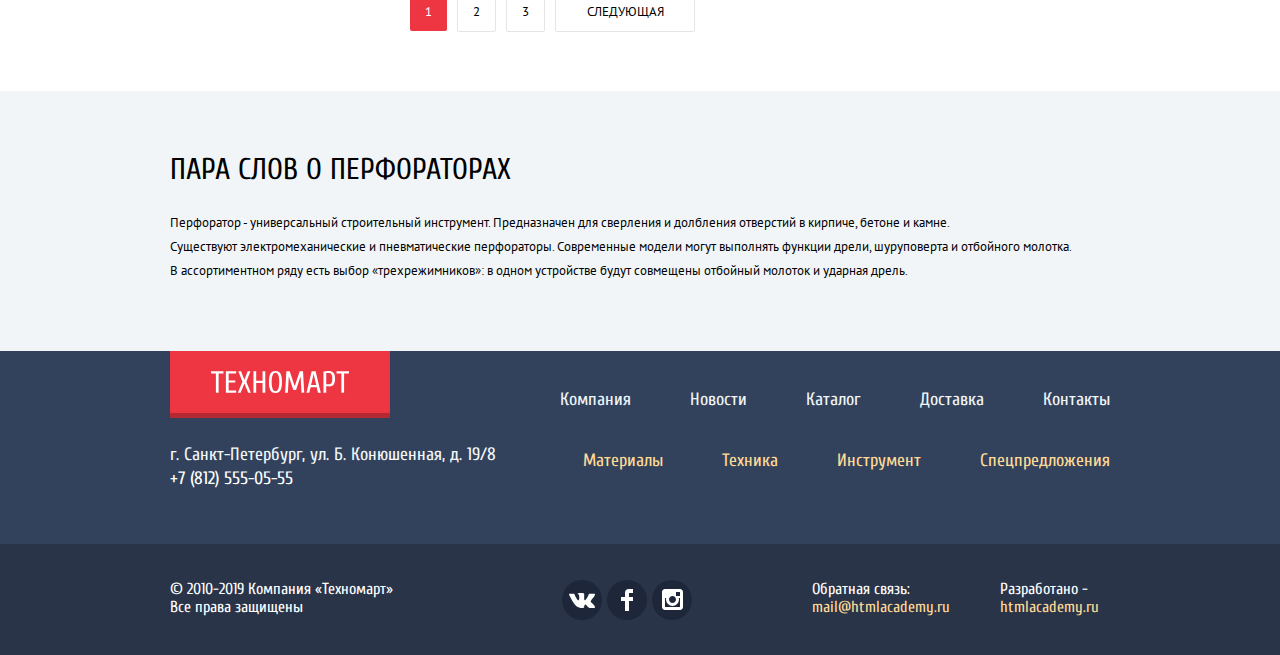
==== commit 8b7ce96e: "Оживляем интерактивные элементы" ====
--- a/catalog.html
+++ b/catalog.html
@@ -398,7 +398,7 @@
         <a href="" class="button">ОФОРМИТЬ ЗАКАЗ</a>
         <button type="button" class="button button-white">ПРОДОЛЖИТЬ ПОКУПКИ</button>
       </div>
-      <button class="order-modal-close" type="button" aria-label="Закрыть"></button>
+      <button class="modal-close" type="button" aria-label="Закрыть"></button>
     </div>
   </body>
 </html>
--- a/css/style.css
+++ b/css/style.css
@@ -156,6 +156,11 @@
   background-color: transparent;
 }
 
+.header-top-search:focus + .header-top-search-svg {
+  opacity: 1;
+  background-color: transparent;
+}
+
 .header-top-search:focus + .header-top-search-svg path {
   fill: var(--basic-red);
   opacity: 1;
@@ -173,7 +178,6 @@
 .header-top-search-form {
   position: relative;
   flex-grow: 1;
-
 }
 
 .header-top-order-navigation {
@@ -187,6 +191,10 @@
   padding-right: 25px;
   padding-bottom: 8px;
   padding-left: 30px;
+}
+
+.header-top-button-cart {
+  padding-left: 32px;
 }
 
 .header-top-button-bookmark {
@@ -2026,6 +2034,10 @@
   box-shadow: 0px 4px 20px rgba(0, 0, 0, 0.15);
   border:0;
   border-top: 7px solid var(--basic-red);
+}
+
+.map-modal-show {
+  display: block;
 }
 
 .order-modal {
@@ -2046,7 +2058,12 @@
   box-shadow: 0px 4px 20px rgba(0, 0, 0, 0.15);
 }
 
-.order-modal-close {
+.order-modal-show {
+  display: block;
+  animation: bounce 0.6s;
+}
+
+.modal-close {
   position: absolute;
   top: 16px;
   right: 11px;
@@ -2097,3 +2114,21 @@
   box-sizing: border-box;
   box-shadow: 0px 4px 20px rgba(0, 0, 0, 0.15);
 }
+
+@keyframes bounce {
+  0% {
+    transform: translateY(-2000px);
+  }
+
+  70% {
+    transform: translateY(30px);
+  }
+
+  90% {
+    transform: translateY(-10px);
+  }
+
+  100% {
+    transform: translateY(0);
+  }
+}
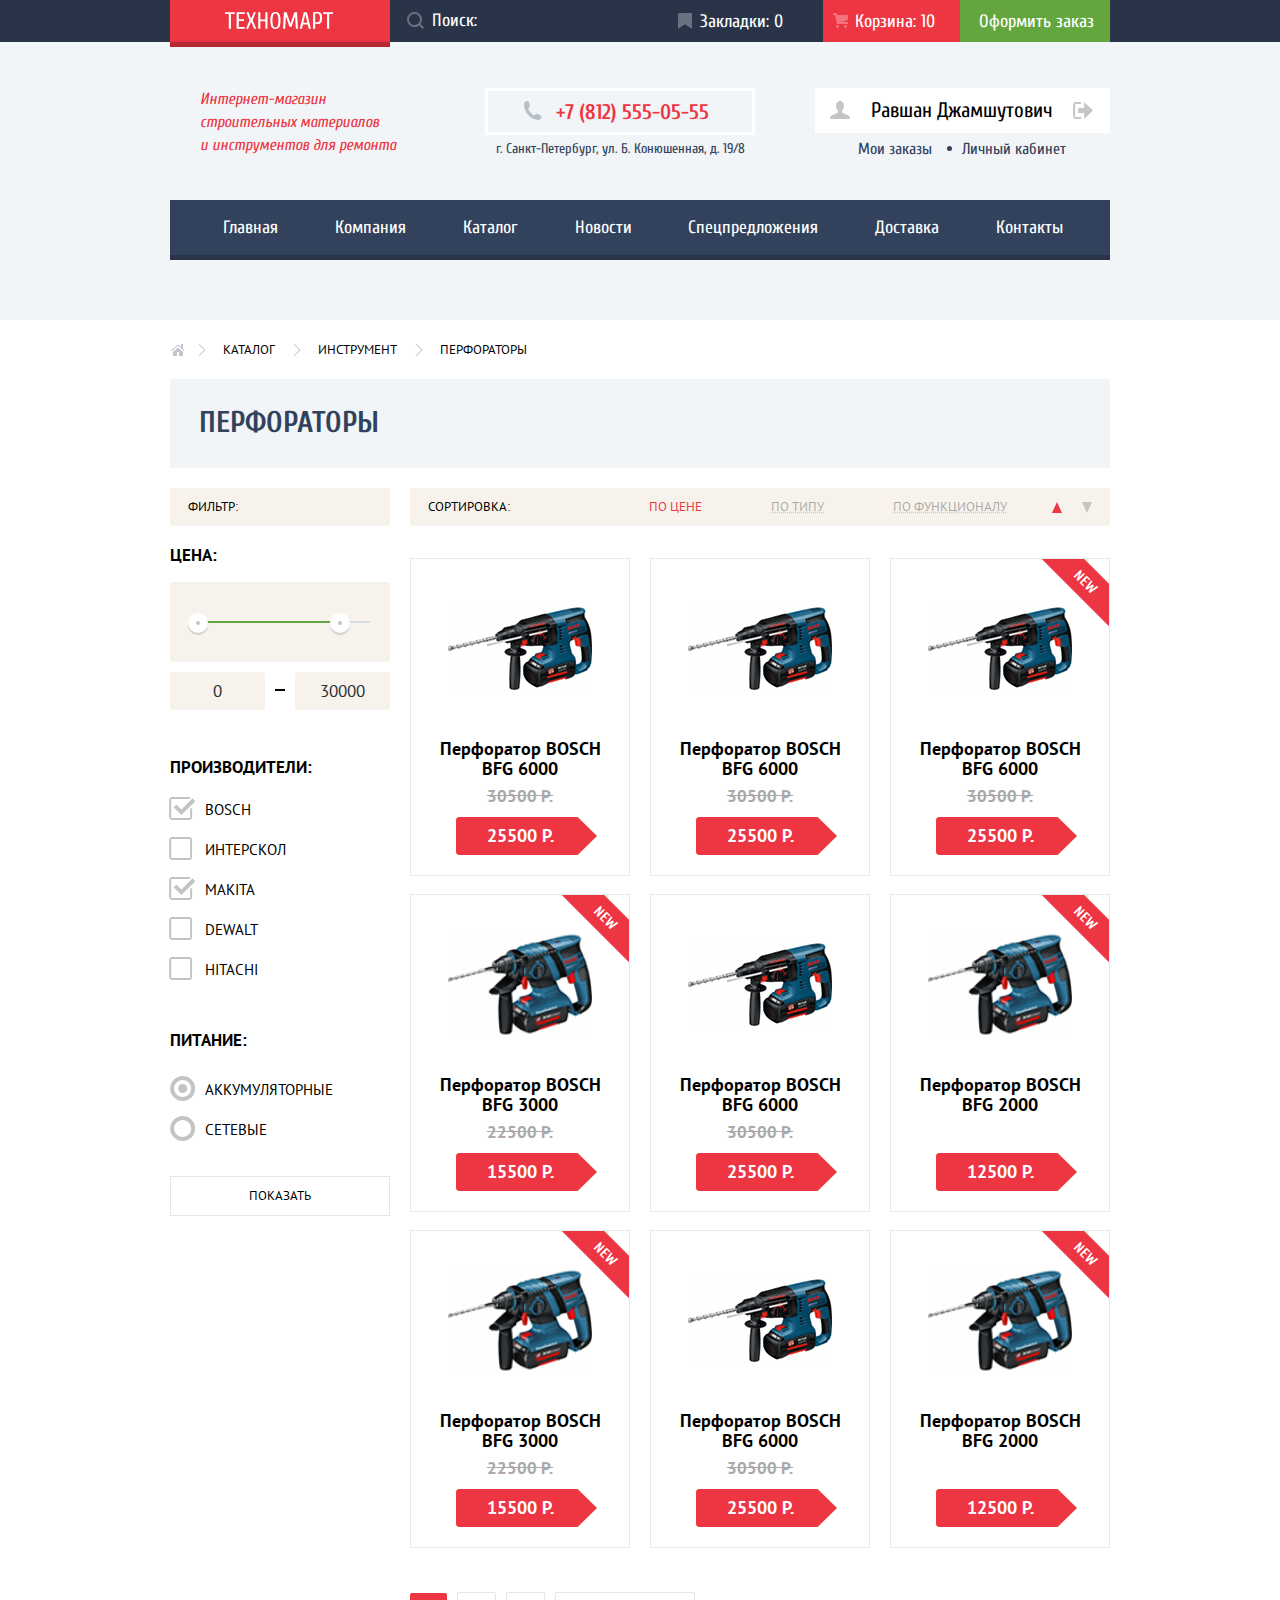
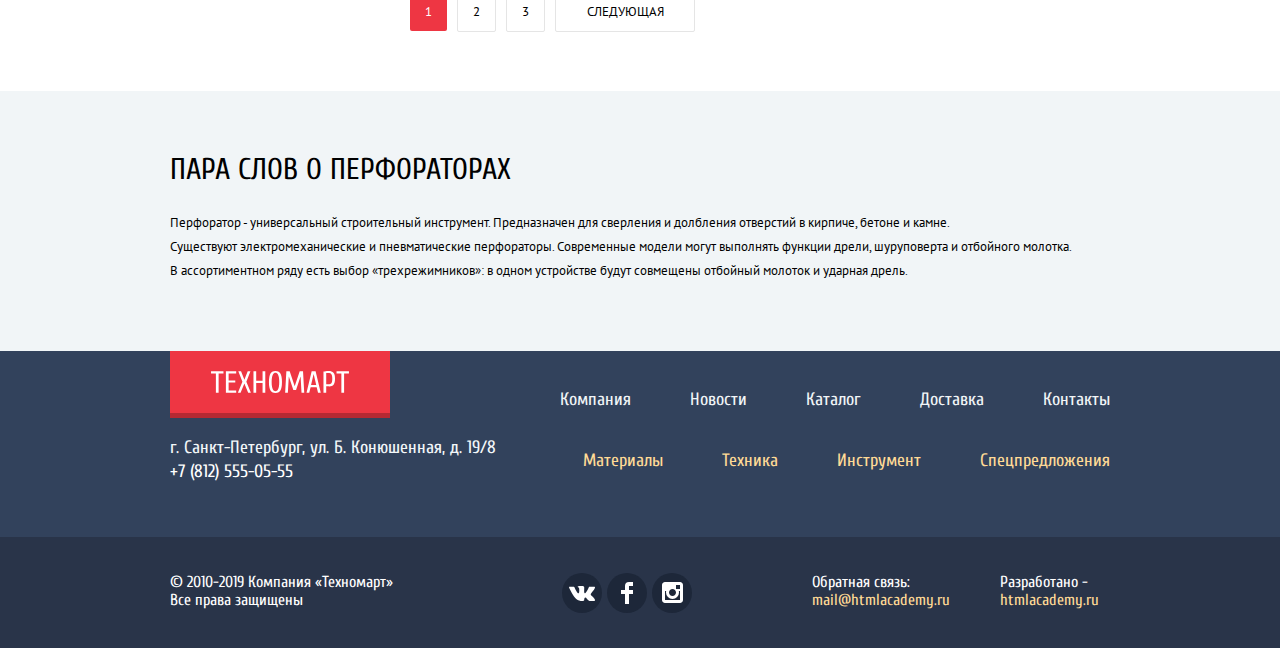
==== commit 53e5f6ba: "Защита проекта" ====
--- a/catalog.html
+++ b/catalog.html
@@ -13,10 +13,12 @@
         <div class="container flex-container">
           <a href="index.html" class="header-top-logo-link"><img src="img/logo-technomart.svg" width="108" height="18" alt="Логотип магазина «Техномарт»" class="header-top-logo"></a>
           <form action="https://echo.htmlacademy.ru/courses" method="post" class="header-top-search-form">
-            <input type="search" name="search" placeholder="Поиск:" class="header-top-search">
-            <svg class="header-top-search-svg" xmlns="http://www.w3.org/2000/svg" width="17" height="17" viewBox="0 0 17 17">
-              <path fill="#ffffff" d="M17 15.586l-3.542-3.542A7.465 7.465 0 0 0 15 7.5 7.5 7.5 0 1 0 7.5 15c1.71 0 3.282-.579 4.544-1.542L15.586 17 17 15.586zM2 7.5C2 4.467 4.467 2 7.5 2 10.532 2 13 4.467 13 7.5c0 3.032-2.468 5.5-5.5 5.5A5.506 5.506 0 0 1 2 7.5z"/>
-            </svg>
+            <label>
+              <input type="search" name="search" placeholder="Поиск:" class="header-top-search">
+              <svg class="header-top-search-svg" xmlns="http://www.w3.org/2000/svg" width="17" height="17" viewBox="0 0 17 17">
+                <path fill="#ffffff" d="M17 15.586l-3.542-3.542A7.465 7.465 0 0 0 15 7.5 7.5 7.5 0 1 0 7.5 15c1.71 0 3.282-.579 4.544-1.542L15.586 17 17 15.586zM2 7.5C2 4.467 4.467 2 7.5 2 10.532 2 13 4.467 13 7.5c0 3.032-2.468 5.5-5.5 5.5A5.506 5.506 0 0 1 2 7.5z"/>
+              </svg>
+            </label>
           </form>
           <nav class="header-top-order-navigation">
             <a href="" class="header-top-button header-top-button-bookmark">Закладки: 0</a>
--- a/css/style.css
+++ b/css/style.css
@@ -347,6 +347,7 @@
 .user-navigation-link {
   margin-left: 7px;
   display: inline-block;
+  vertical-align: middle;
   padding-top: 12px;
   padding-right: 24px;
   padding-bottom: 12px;
@@ -887,6 +888,7 @@
   background-image: url("../img/new.svg");
   background-repeat: no-repeat;
   background-position: 0 0;
+  pointer-events: none;
 }
 
 .new::after {
@@ -902,6 +904,7 @@
   width: 70px;
   height: 70px;
   transform: rotate(45deg);
+  pointer-events: none;
 }
 
 .product-list-catalog .product:nth-child(3n) {
@@ -933,7 +936,6 @@
   top: 34px;
   left: 40px;
   background-color: var(--white);
-  z-index: 1;
 }
 
 .product:hover .product-bookmark {
@@ -1251,6 +1253,7 @@
 .button-border {
   border-radius: 2px;
   display: inline-block;
+  vertical-align: middle;
 }
 
 .details {
@@ -1312,6 +1315,7 @@
 
 .footer-logo-link {
   display: inline-block;
+  vertical-align: middle;
   margin-bottom: 18px;
   padding-left: 41px;
   padding-right: 41px;
@@ -1489,6 +1493,7 @@
 }
 
 .order-modal-text {
+  display: block;
   color: var(--black);
   margin: 0;
   padding: 0;
@@ -2034,6 +2039,10 @@
   box-shadow: 0px 4px 20px rgba(0, 0, 0, 0.15);
   border:0;
   border-top: 7px solid var(--basic-red);
+}
+
+.map-modal-iframe {
+  border: 0;
 }
 
 .map-modal-show {
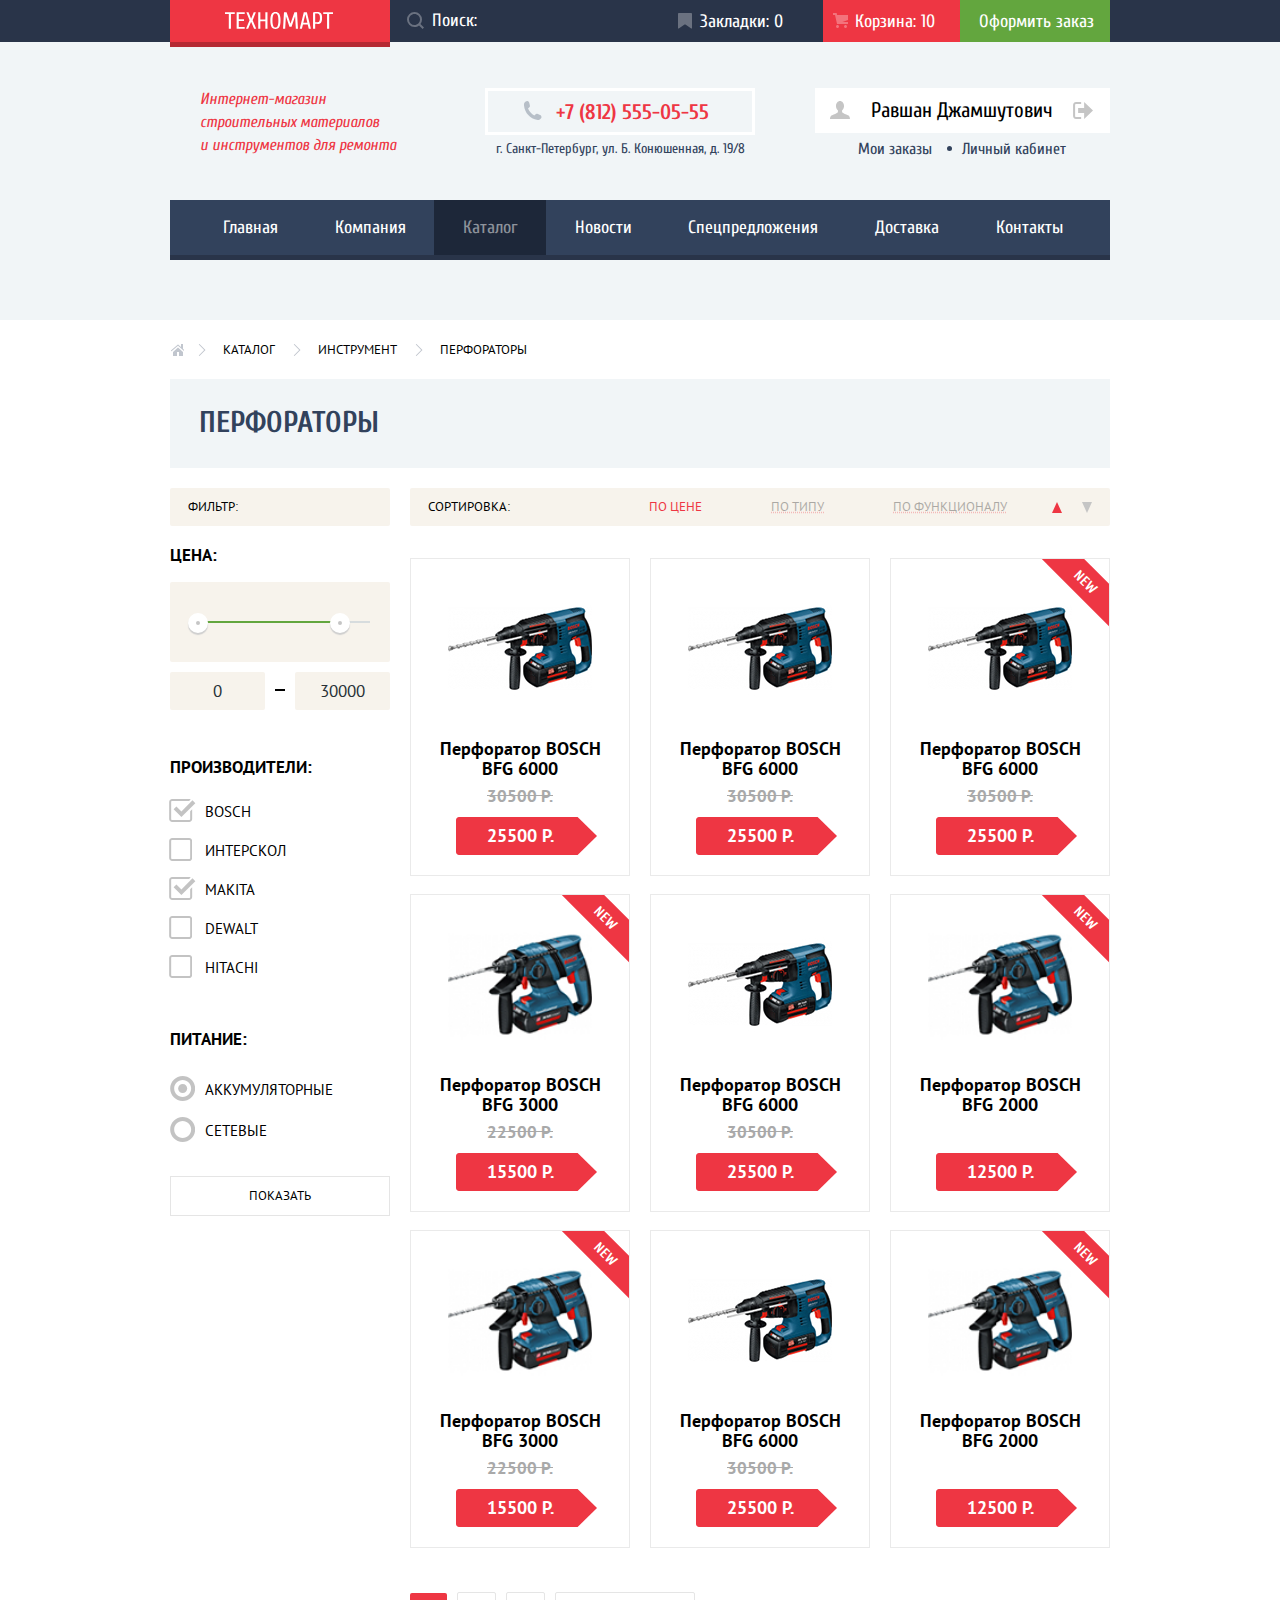
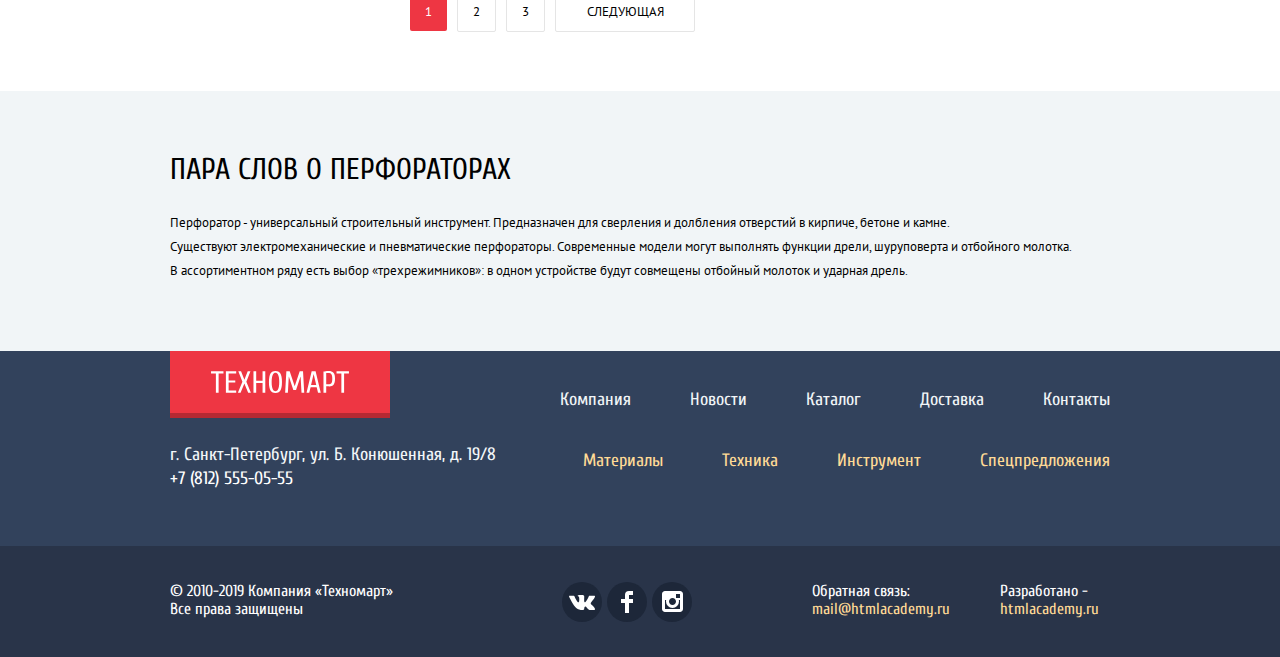
==== commit 6c765197: "Защита проекта-2" ====
--- a/catalog.html
+++ b/catalog.html
@@ -60,7 +60,7 @@
         <ul class="main-navigation-list">
           <li class="main-navigation-item"><a href="index.html" class="main-navigation-link">Главная</a></li>
           <li class="main-navigation-item"><a href="" class="main-navigation-link">Компания</a></li>
-          <li class="main-navigation-item"><a href="" class="main-navigation-link">Каталог</a></li>
+          <li class="main-navigation-item"><a class="main-navigation-link">Каталог</a></li>
           <li class="main-navigation-item"><a href="" class="main-navigation-link">Новости</a></li>
           <li class="main-navigation-item"><a href="" class="main-navigation-link">Спецпредложения</a></li>
           <li class="main-navigation-item"><a href="" class="main-navigation-link">Доставка</a></li>
@@ -94,10 +94,10 @@
               </div>
               <div class="price-controls">
                 <label class="min-price">
-                  <input type="number" name="min-price" value="0">
+                  <input type="number" name="min-price" min="0" max="30000" value="0">
                 </label>
                 <label class="max-price">
-                  <input type="number" name="max-price" value="30000">
+                  <input type="number" name="max-price" min="0" max="30000" value="30000">
                 </label>
               </div>
             </div>
@@ -144,8 +144,8 @@
           </fieldset>
           <fieldset class="form-rate-block form-rate-block-power">
             <legend class="form-rate-title form-rate-title-power">ПИТАНИЕ:</legend>
-            <ul class="form-rate-list">
-              <li class="form-rate-item">
+            <ul class="form-rate-list form-rate-list-power">
+              <li class="form-rate-item  form-rate-item-power">
                 <label>
                   <input class="visually-hidden filter-input-radio" type="radio" name="electric-power" value="battery" checked>
                   <span class="radio-icon"></span>
@@ -168,12 +168,12 @@
             <p class="catalog-text-style">
               СОРТИРОВКА:
             </p>
-            <ul class="form-rate-list flex-container">
+            <ul class="form-rate-list form-rate-list-sorting flex-container">
               <li class="form-rate-item-sorting"><a class="catalog-text-style form-rate-link">ПО ЦЕНЕ</a></li>
               <li class="form-rate-item-sorting"><a class="catalog-text-style form-rate-link" href="">ПО ТИПУ</a></li>
               <li class="form-rate-item-sorting"><a class="catalog-text-style form-rate-link" href="">ПО ФУНКЦИОНАЛУ</a></li>
             </ul>
-            <ul class="form-rate-list flex-container">
+            <ul class="form-rate-list form-rate-list-sorting flex-container">
               <li><a class="catalog-triangle"></a></li>
               <li><a class="catalog-triangle-down" href=""></a></li>
             </ul>
--- a/css/style.css
+++ b/css/style.css
@@ -1,2143 +1 @@
-:root {
-  --basic-red: #EE3643;
-  --basic-green: #63A63E;
-  --basic-green-dark: #367315;
-  --basic-grey: #3D546F;
-  --basic-greylight: #C5C5C5;
-  --basic-darkblue: #293449;
-  --active-darkblue: #1D2739;
-  --basic-bluelight: #32425C;
-  --basic-background: #F1F5F7;
-  --white: #FFFFFF;
-  --black: #000000;
-  --red-dark: #CA2C37;
-  --special-yellow: #FFBF47;
-  --special-blue: #3BBCE3;
-  --special-lilac: #DC91D8;
-  --special-greenlight: #8ED78F;
-  --special-yellowlight: #FFD180;
-  --special-orange: #FFC047;
-  --special-orangelight: #FFDA96;
-  --special-greylight: #A9A9A9;
-  --special-beige: #F9F5F0;
-  --special-begielight: #F7F3EC;
-  --special-white: #F3F7F9;
-  --success: #5FBB2D;
-  --warning: #FFBF47;
-  --mistake: #BA2732;
-  --border-color: #EAEAEA;
-  --border-button: #E5E5E5;
-  --background-modal: #F4F4F4;
-  --background-modal-confirmation: #F1F1F1;
-  --special-extra-greylight: #D7DCDE;
-}
-
-body {
-  min-width: 960px;
-  margin: 0;
-  padding: 0;
-  font-family: "Cuprum", "Arial", sans-serif;
-  font-size: 18px;
-  line-height: 24px;
-  font-weight: normal;
-  color: var(--white);
-}
-
-a {
-  color: var(--white);
-  text-decoration: none;
-}
-
-img {
-  max-width: 100%;
-  height: auto;
-}
-
-.visually-hidden:not(:focus):not(:active),
-input[type="checkbox"].visually-hidden,
-input[type="radio"].visually-hidden {
-  position: absolute;
-  width: 1px;
-  height: 1px;
-  margin: -1px;
-  border: 0;
-  padding: 0;
-  white-space: nowrap;
-  clip-path: inset(100%);
-  clip: rect(0 0 0 0);
-  overflow: hidden;
-}
-
-.page {
-  height: 100%;
-}
-
-.page-body {
-  min-height: 100%;
-  display: grid;
-  grid-template-rows: min-content 1fr min-content;
-  align-content: start;
-}
-
-.header {
-  background-color: var(--basic-background);
-}
-
-.header-top {
-  background-color: var(--basic-darkblue);
-}
-
-.container {
-  width: 940px;
-  margin: 0 auto;
-}
-
-.flex-container-center {
-  align-items: center;
-}
-
-.header-top-logo-link {
-  display: block;
-  margin-bottom: -5px;
-  padding-left: 55px;
-  padding-right: 57px;
-  padding-top: 12px;
-  padding-bottom: 17px;
-  background-color: var(--basic-red);
-  box-shadow: inset 0px -5px 0px rgba(0, 0, 0, 0.24);
-}
-
-.header-top-logo {
-  display: block;
-}
-
-.header-top-logo-link:active {
-  background-color: var(--mistake);
-}
-
-.header-top-logo-link:not([href]) {
-  background-color: var(--basic-red);
-}
-
-.header-top-search {
-  width: 100%;
-  padding-top: 9px;
-  padding-left: 42px;
-  padding-bottom: 9px;
-  color: var(--white);
-  font: inherit;
-  background-color: transparent;
-  border: none;
-  outline: none;
-  opacity: 1;
-}
-
-.header-top-search:focus {
-  color: var(--black);
-  background-color: var(--white);
-}
-
-.header-top-search::placeholder {
-  color: var(--white);
-  background-color: transparent;
-}
-
-.header-top-search-svg {
-  position: absolute;
-  left: 17px;
-  top: 12px;
-  width: 17px;
-  height: 17px;
-  opacity: 0.3;
-}
-
-.header-top-search:hover + .header-top-search-svg {
-  opacity: 1;
-  background-color: transparent;
-}
-
-.header-top-search:focus + .header-top-search-svg {
-  opacity: 1;
-  background-color: transparent;
-}
-
-.header-top-search:focus + .header-top-search-svg path {
-  fill: var(--basic-red);
-  opacity: 1;
-}
-
-.header-top-search:active + .header-top-search-svg path {
-  fill: var(--basic-red);
-}
-
-.header-top-search-svg:hover,
-.header-top-search-svg:focus {
-  opacity: 1;
-}
-
-.header-top-search-form {
-  position: relative;
-  flex-grow: 1;
-}
-
-.header-top-order-navigation {
-  display: flex;
-}
-
-.header-top-button {
-  position: relative;
-  display: block;
-  padding-top: 10px;
-  padding-right: 25px;
-  padding-bottom: 8px;
-  padding-left: 30px;
-}
-
-.header-top-button-cart {
-  padding-left: 32px;
-}
-
-.header-top-button-bookmark {
-  padding-right: 40px;
-}
-
-.header-top-button-bookmark::before {
-  content: "";
-  position: absolute;
-  left: 8px;
-  top: 13px;
-  width: 14px;
-  height: 16px;
-  background-image: url("../img/icon-bookmark.svg");
-  background-repeat: no-repeat;
-  background-position: 0 0;
-  opacity: 0.3;
-}
-
-.header-top-button-bookmark:hover::before,
-.header-top-button-bookmark:focus::before {
-  opacity: 1;
-}
-
-.header-top-button-bookmark:active::before {
-  opacity: 0.3;
-}
-
-.header-top-button-cart::before {
-  content: "";
-  position: absolute;
-  left: 10px;
-  top: 13px;
-  width: 15px;
-  height: 15px;
-  background-image: url("../img/icon-cart.svg");
-  background-repeat: no-repeat;
-  background-position: 0 0;
-  opacity: 0.3;
-}
-
-.header-top-button-cart:hover::before,
-.header-top-button-cart:focus::before {
-  opacity: 1;
-}
-
-.header-top-button-cart:active::before {
-  opacity: 0.3;
-}
-
-.header-top-button:active {
-  color: rgba(255, 255, 255, 0.5);
-  background-color: var(--active-darkblue);
-}
-
-.header-top-button-active {
-  background-color: var(--basic-red);
-}
-
-.header-top-button-green {
-  height: auto;
-  padding-right: 16px;
-  padding-left: 19px;
-  background-color: var(--basic-green);
-}
-
-.header-top-button-green:hover,
-.header-top-button-green:focus {
-  background-color: var(--success);
-}
-
-.header-info {
-  display: flex;
-  justify-content: space-between;
-  margin-top: 46px;
-
-}
-
-.header-info-block {
-  width: 270px;
-  margin-left: 35px;
-  text-align: center;
-}
-
-.header-info-text {
-  width: 197px;
-  font-style: italic;
-  font-size: 16px;
-  line-height: 23px;
-  color: var(--basic-red);
-  padding-left: 30px;
-  margin: 0;
-}
-
-.header-info-phone {
-  position: relative;
-  display: block;
-  padding-top: 6px;
-  padding-right: 22px;
-  padding-bottom: 5px;
-  padding-left: 46px;
-  color: var(--basic-red);
-  font-weight: bold;
-  font-size: 21px;
-  line-height: 30px;
-  border: 3px solid var(--white);
-  box-sizing: border-box;
-}
-
-.header-info-phone::before {
-  content: "";
-  position: absolute;
-  left: 35px;
-  top: 10px;
-  width: 19px;
-  height: 19px;
-  background-image: url("../img/icon-phone.svg");
-  background-repeat: no-repeat;
-}
-
-.header-info-address {
-  padding: 0;
-  margin: 0;
-  margin-top: 2px;
-  font-size: 14px;
-  color: var(--basic-bluelight);
-}
-
-.user-navigation {
-  position: relative;
-}
-
-.user-navigation-personal {
-  position: relative;
-  margin-top: 7px;
-  display: flex;
-}
-
-.user-navigation-personal::before {
-  content: "";
-  position: absolute;
-  left: 139px;
-  top: 6px;
-  width: 5px;
-  height: 5px;
-  border-radius: 50%;
-  background-color: var(--basic-bluelight);
-}
-
-.user-navigation-link {
-  margin-left: 7px;
-  display: inline-block;
-  vertical-align: middle;
-  padding-top: 12px;
-  padding-right: 24px;
-  padding-bottom: 12px;
-  padding-left: 25px;
-  font-size: 21px;
-  line-height: 21px;
-  color: var(--black);
-  background-color: var(--white);
-}
-
-.user-navigation-link:hover,
-.user-navigation-link:focus {
-  color: var(--basic-red);
-}
-
-.user-navigation-link:active {
-  color: var(--basic-greylight);
-}
-
-.user-navigation-link-login {
-  padding-left: 45px;
-}
-
-.user-navigation-link-login-svg {
-  content: "";
-  position: absolute;
-  left: 26px;
-  top: 14px;
-  width: 20px;
-  height: 17px;
-}
-
-.user-navigation-link-login:hover path,
-.user-navigation-link-login:focus path {
-  fill: var(--basic-grey);
-}
-
-.user-navigation-link-login:active path {
-  fill: var(--basic-greylight);
-}
-
-.user-navigation-text {
-  margin-left: 50px;
-  display: block;
-  font-size: 16px;
-  line-height: 18px;
-  color: var(--basic-bluelight);
-}
-
-.user-navigation-text:hover,
-.user-navigation-text:focus {
-  color: var(--basic-red);
-}
-
-.user-navigation-text:active {
-  color: var(--basic-greylight);
-}
-
-.user-navigation-account {
-  margin-left: 30px;
-}
-
-.user-navigation-login {
-  position: relative;
-  padding-left: 56px;
-  padding-right: 57px;
-}
-
-.user-navigation-login-svg {
-  position: absolute;
-  top: 13px;
-  left: 15px;
-}
-
-.user-navigation-login:hover .user-navigation-login-svg path,
-.user-navigation-login:focus .user-navigation-login-svg path {
-  fill: var(--basic-grey);
-}
-
-.user-navigation-login:active .user-navigation-login-svg path {
-  fill: var(--basic-greylight);
-}
-
-.user-navigation-logout-svg {
-  position: absolute;
-  right: 0px;
-  top: 0px;
-  padding: 10px;
-  padding-top: 14px;
-  padding-right: 17px;
-  padding-left: 18px;
-}
-
-.user-navigation-logout-svg:hover path,
-.user-navigation-logout-svg:focus path {
-  fill: var(--basic-grey);
-}
-
-.user-navigation-logout-svg:active path {
-  fill: var(--basic-greylight);
-}
-
-.main-navigation {
-  background-color: var(--basic-bluelight);
-  box-shadow: inset 0px -5px 0px var(--basic-darkblue);
-  margin-top: 39px
-}
-
-.main-navigation-list {
-  margin: 0;
-  padding: 0;
-  padding-left: 25px;
-  padding-bottom: 5px;
-  padding-right: 19px;
-  margin-bottom: 60px;
-  display: flex;
-  justify-content: space-between;
-  list-style: none;
-}
-
-.main-navigation-item {
-  flex-grow: 1;
-  text-align: center;
-  margin-right: 0;
-  margin-left: 0;
-}
-
-.main-navigation-link {
-  padding-top: 16px;
-  padding-bottom: 15px;
-  display: block;
-}
-
-.main-navigation-link:hover,
-.main-navigation-link:focus {
-  background-color: var(--basic-darkblue);
-}
-
-.main-navigation-link:active {
-  background-color: var(--active-darkblue);
-  color: rgba(255, 255, 255, 0.5);
-}
-
-.main-navigation-link:not([href]) {
-  background-color: var(--basic-bluelight);
-  color: var(--white);
-}
-
-.category {
-  margin-top: 59px;
-}
-
-.category-list-flex {
-  display: flex;
-  justify-content: space-between;
-}
-
-.category-list {
-  padding: 0;
-  margin: 0;
-  list-style: none;
-}
-
-.category-item {
-  position: relative;
-}
-
-.category-banner {
-  width: 277px;
-  padding-top: 20px;
-  padding-bottom: 21px;
-  padding-left: 23px;
-  background-color: var(--special-yellow);
-}
-
-.category-banner-text {
-  margin: 0;
-  margin-bottom: 14px;
-  font-weight: bold;
-  font-size: 24px;
-  line-height: 30px;
-}
-
-.category-banner-link {
-  display: block;
-  width: 135px;
-  padding-top: 10px;
-  padding-bottom: 10px;
-  font-size: 14px;
-  line-height: 18px;
-  text-align: center;
-  text-transform: uppercase;
-  background-color: rgba(255, 255, 255, 0.30);
-}
-
-.category-banner-link:hover,
-.category-banner-link:focus {
-  background-color: rgba(0, 0, 0, 0.05);
-}
-
-.category-banner-link:active {
-  background-color: rgba(0, 0, 0, 0.1);
-}
-
-.category-banner-margin {
-  margin-top: 20px;
-}
-
-.category-banner-paint {
-  position: relative;
-}
-
-.category-banner-paint::after {
-  content: "";
-  position: absolute;
-  background-image: url("../img/icon-1.svg");
-  left: 213px;
-  top: 31px;
-  width: 44px;
-  height: 65px;
-  background-repeat: no-repeat;
-  background-position: 0 0;
-}
-
-.category-banner-blue {
-  background-color: var(--special-blue);
-}
-
-.category-banner-tool {
-  position: relative;
-}
-
-.category-banner-tool::after {
-  content: "";
-  position: absolute;
-  background-image: url("../img/icon-2.svg");
-  left: 194px;
-  top: 34px;
-  width: 75px;
-  height: 61px;
-  background-repeat: no-repeat;
-  background-position: 0 0;
-}
-
-.category-banner-lilac {
-  background-color: var(--special-lilac);
-}
-
-.category-banner-technic {
-  position: relative;
-}
-
-.category-banner-technic::after {
-  content: "";
-  position: absolute;
-  background-image: url("../img/icon-3.svg");
-  left: 191px;
-  top: 31px;
-  width: 78px;
-  height: 62px;
-  background-repeat: no-repeat;
-  background-position: 0 0;
-}
-
-.category-banner-greenlight {
-  background-color: var(--special-greenlight);
-}
-
-.category-banner-discount {
-  position: relative;
-}
-
-.category-banner-discount::after {
-  content: "";
-  position: absolute;
-  background-image: url("../img/icon-4.svg");
-  left: 196px;
-  top: 26px;
-  width: 59px;
-  height: 72px;
-  background-repeat: no-repeat;
-  background-position: 0 0;
-}
-
-.category-banner-orange {
-  background-color: var(--special-orange);
-}
-
-.category-banner-delivery {
-  position: relative;
-}
-
-.category-banner-delivery::after {
-  content: "";
-  position: absolute;
-  background-image: url("../img/icon-5.svg");
-  left: 191px;
-  top: 32px;
-  width: 78px;
-  height: 63px;
-  background-repeat: no-repeat;
-  background-position: 0 0;
-}
-
-.category-slider {
-  position: relative;
-}
-
-.category-slide {
-  display: none;
-  flex-direction: column;
-  width: 620px;
-  min-height: 266px;
-  position: relative;
-  box-sizing: border-box;
-  padding-bottom: 27px;
-}
-
-.category-slide-active {
-  display: flex;
-}
-
-.category-slide-image {
-  display: block;
-  position: absolute;
-  left: 0;
-  top: 0;
-  z-index: -1;
-}
-
-.category-slide-background {
-  padding-top: 23px;
-  padding-bottom: 16px;
-  padding-left: 24px;
-  background-color: rgba(0, 0, 0, 0.25);
-}
-
-.category-slide-title {
-  margin: 0;
-  margin-bottom: 5px;
-  font-weight: bold;
-  font-size: 36px;
-  line-height: 36px;
-  text-transform: uppercase;
-}
-
-.category-slide-text {
-  margin: 0;
-}
-
-.category-slide-button {
-  padding-right: 20px;
-  padding-left: 24px;
-  display: flex;
-  justify-content: space-between;
-  width: 100%;
-  box-sizing: border-box;
-  position: absolute;
-  top: 120px;
-}
-
-.category-slide-button-left {
-  width: 22px;
-  height: 44px;
-  background-color: transparent;
-  border: none;
-  background-image: url("../img/icon-left.svg");
-  background-repeat: no-repeat;
-  background-position: 0 0;
-}
-
-.category-slide-button-right {
-  width: 22px;
-  height: 44px;
-  background-color: transparent;
-  border: none;
-  background-image: url("../img/icon-left.svg");
-  background-repeat: no-repeat;
-  background-position: 0 0;
-  transform: rotate(-180deg);
-}
-
-.category-slide-button-bottom-container {
-  display: flex;
-  justify-content: space-between;
-  align-items: flex-end;
-  margin: 0;
-  padding: 0;
-  list-style: none;
-  position: absolute;
-  left: 316px;
-  transform: translateX(-50%);
-  bottom: 28px;
-}
-
-.category-slide-button-bottom {
-  width: 10px;
-  height: 10px;
-  margin-right: 10px;
-  background-color: transparent;
-  border: none;
-  background-image: url("../img/radio-off-slider.svg");
-  background-repeat: no-repeat;
-  background-position: 0 0;
-}
-
-.category-slide-button-bottom-active {
-  width: 10px;
-  height: 10px;
-  margin-right: 10px;
-  background-color: transparent;
-  border: none;
-  background-image: url("../img/radio-on-slider.svg");
-  background-repeat: no-repeat;
-  background-position: 0 0;
-}
-
-.category-slider-container {
-  display: flex;
-  justify-content: space-between;
-  margin-top: 20px;
-  margin-bottom: 59px;
-}
-
-.button {
-  display: block;
-  font-family: "Cuprum", "Arial", sans-serif;
-  color: var(--white);
-  min-width: 192px;
-  padding-top: 11px;
-  padding-bottom: 9px;
-  font-size: 14px;
-  line-height: 18px;
-  text-align: center;
-  text-transform: uppercase;
-  background-color: var(--basic-red);
-  border: none;
-  cursor: pointer;
-}
-
-.button:hover,
-.button:focus {
-  background-color: var(--red-dark);
-}
-
-.button:active {
-  background-color: var(--mistake);
-}
-
-.category-button {
-  width: 192px;
-  margin-left: 24px;
-  margin-top: auto;
-}
-
-.category-button:hover,
-.category-button:focus {
-  background-color: var(--red-dark);
-}
-
-.category-button:active {
-  background-color: var(--mistake);
-}
-
-.accent {
-  box-sizing: border-box;
-  display: flex;
-  justify-content: space-between;
-  align-items: center;
-  padding-top: 5px;
-  padding-right: 14px;
-  padding-bottom: 5px;
-  padding-left: 28px;
-  background-color: var(--special-beige);
-}
-
-.accent-title {
-  font-size: 30px;
-  line-height: 30px;
-  text-transform: uppercase;
-  color: var(--basic-bluelight);
-}
-
-.product-list {
-  display: flex;
-  flex-wrap: wrap;
-  padding: 0;
-  margin-top: 0;
-  margin-bottom: 70px;
-  list-style: none;
-  font-family: "PT Sans", "Arial", sans-serif;
-  font-weight: bold;
-  line-height: 20px;
-  text-align: center;
-  color: #000000;
-}
-
-.product-list-catalog {
-  display: flex;
-  flex-wrap: wrap;
-  padding: 0;
-  margin-top: 0px;
-  list-style: none;
-  font-family: "PT Sans", "Arial", sans-serif;
-  font-weight: bold;
-  line-height: 20px;
-  text-align: center;
-  color: #000000;
-}
-
-.product {
-  position: relative;
-  width: 220px;
-  min-height: 318px;
-  padding-top: 8px;
-  margin-top: 18px;
-  margin-right: 20px;
-  border: 1px solid var(--border-color);
-  box-sizing: border-box;
-}
-
-.product:focus-within .product-bookmark {
-  opacity: 1;
-}
-
-.product:hover,
-.product:focus {
-  box-shadow: 0px 4px 20px rgba(0, 0, 0, 0.15);
-}
-
-.new::before {
-  content: "";
-  position: absolute;
-  top: 0;
-  right: -1px;
-  width: 70px;
-  height: 70px;
-  background-image: url("../img/new.svg");
-  background-repeat: no-repeat;
-  background-position: 0 0;
-  pointer-events: none;
-}
-
-.new::after {
-  content: "NEW";
-  color: var(--white);
-  font-family: "Cuprum", "Arial", sans-serif;
-  font-size: 14px;
-  line-height: 18px;
-  text-align: center;
-  position: absolute;
-  top: 7px;
-  right: 7px;
-  width: 70px;
-  height: 70px;
-  transform: rotate(45deg);
-  pointer-events: none;
-}
-
-.product-list-catalog .product:nth-child(3n) {
-  margin-right: 0;
-}
-
-.product-list .product:nth-child(4n) {
-  margin-right: 0;
-}
-
-.product-image-max-height {
-  display: flex;
-  justify-content: center;
-  align-items: center;
-  height: 164px;
-}
-
-.product:hover .product-image-max-height {
-  opacity: 0;
-}
-
-.product-image {
-  background-color: var(--basic-bluelight);
-}
-
-.product-bookmark {
-  opacity: 0;
-  position: absolute;
-  top: 34px;
-  left: 40px;
-  background-color: var(--white);
-}
-
-.product:hover .product-bookmark {
-  opacity: 1;
-}
-
-.product-title {
-  width: 185px;
-  font-size: 18px;
-  line-height: 20px;
-  text-align: center;
-  margin: 0;
-  margin: 0 auto;
-  margin-top: 8px;
-  margin-bottom: 7px;
-  padding: 0;
-}
-
-.price {
-  position: relative;
-  color: var(--white);
-  margin: 0;
-  margin-top: 20px;
-  padding: 0;
-}
-
-.price::before {
-  content: "";
-  position: absolute;
-  width: 141px;
-  height: 38px;
-  left: 45px;
-  top: -9px;
-  background-image: url("../img/red-button.svg");
-  background-repeat: no-repeat;
-  background-position: 0 0;
-  z-index: -1;
-}
-
-.old-price {
-  font-size: 17px;
-  line-height: 18px;
-  margin-bottom: 13px;
-  color: var(--special-greylight);
-}
-
-.old-price-visually-hidden {
-  visibility: hidden;
-  opacity: 0;
-}
-
-.button-buy {
-  position: relative;
-  display: block;
-  min-width: 135px;
-  margin-bottom: 10px;
-  padding: 0;
-  padding-top: 10px;
-  padding-left: 10px;
-  padding-bottom: 10px;
-  background-color: var(--basic-green);
-  box-shadow: inset 0px -3px 0px #367315;
-  border-radius: 2px;
-  box-sizing: border-box;
-}
-
-.button-buy::before {
-  content: "";
-  position: absolute;
-  left: 30px;
-  top: 10px;
-  width: 15px;
-  height: 15px;
-  background-image: url("../img/icon-cart.svg");
-  background-repeat: no-repeat;
-  background-position: 0 0;
-}
-
-.button-buy:hover,
-.button-buy:focus {
-  background-color: var(--success);
-}
-
-.button-buy:active {
-  background-color: #518534;
-}
-
-.button-bookmark {
-  display: block;
-  min-width: 135px;
-  padding: 0;
-  padding-top: 9px;
-  padding-bottom: 8px;
-  color: var(--basic-bluelight);
-  background-color: var(--white);
-  border: 3px solid var(--basic-green);
-  border-radius: 2px;
-  box-sizing: border-box;
-
-}
-
-.button-bookmark:hover,
-.button-bookmark:focus {
-  background-color: var(--white);
-  border: 3px solid var(--basic-bluelight);
-}
-
-.button-bookmark:active {
-  opacity: 0.5;
-}
-
-.maker {
-  margin-top: 0px;
-  margin-bottom: 70px;
-  padding: 0;
-  display: flex;
-  flex-wrap: wrap;
-  list-style: none;
-}
-
-.maker .maker-item:nth-child(4n) {
-  margin-right: 0;
-}
-
-.maker-item {
-  margin-top: 20px;
-  margin-right: 20px;
-}
-
-.maker-link {
-  width: 220px;
-  height: 145px;
-  display: flex;
-  align-items: center;
-  justify-content: center;
-  border: 1px solid var(--border-color);
-  box-sizing: border-box;
-}
-
-.maker-link:hover,
-.maker-link:focus {
-  box-shadow: 0px 4px 20px rgba(0, 0, 0, 0.15);
-}
-
-.maker-link:active {
-  opacity: 0.5;
-}
-
-.maker-logo {
-  display: block;
-  list-style: none;
-  background: var(--white);
-}
-
-.service {
-  background-color: var(--basic-background);
-  padding-top: 64px;
-  padding-bottom: 100px;
-}
-
-.title-style {
-  padding: 0;
-  margin: 0;
-  margin-bottom: 25px;
-  font-size: 30px;
-  line-height: 30px;
-  font-weight: normal;
-  text-transform: uppercase;
-  color: var(--black);
-}
-
-.service-title-blue {
-  width: 305px;
-  color: var(--basic-bluelight);
-  padding: 0;
-}
-
-.text-style {
-  font-family: "PT Sans", "Arial", sans-serif;
-  font-size: 13px;
-  color: var(--black);
-  margin: 0;
-  margin-top: 26px;
-  padding: 0;
-}
-
-.delivery-text {
-  width: 275px;
-}
-
-.guarantee-text {
-  width: 313px;
-}
-
-.credit-text {
-  width: 280px;
-  margin-bottom: 28px;
-}
-
-.slider-service-list {
-  position: relative;
-  width: 240px;
-  padding: 0;
-  margin: 0;
-  list-style: none;
-}
-
-.slider-service-item::after {
-  content: "";
-  position: absolute;
-  background-image: url("../img/shadow_object.png");
-  left: 230px;
-  top: -49px;
-  width: 10px;
-  height: 279px;
-  background-repeat: no-repeat;
-  background-position: 0 0;
-  opacity: 0.25;
-}
-
-.flex-container {
-  display: flex;
-  justify-content: space-between;
-}
-
-.flex-container-none-space-between {
-  display: flex;
-  align-items: center;
-}
-
-.flex-container-service {
-  display: flex;
-  margin-top: 70px;
-}
-
-.slide-service-image {
-  display: block;
-}
-
-.slide-service-image-delivery {
-  position: absolute;
-  top: 18px;
-  right: 0;
-  width: 468px;
-  height: 261px;
-}
-
-.slide-service-image-guarantee {
-  position: absolute;
-  top: 0;
-  right: 0;
-  width: 389px;
-  height: 283px;
-}
-
-.slide-service-image-credit {
-  position: absolute;
-  top: 0;
-  right: 0;
-  width: 465px;
-  height: 285px;
-}
-
-.slide-service {
-  display: none;
-}
-
-.slide-service-active {
-  position: relative;
-  width: 619px;
-  display: block;
-  margin-left: 80px;
-}
-
-.slider-service-item {
-  width: 100%;
-}
-
-.slider-service-input {
-  display: none;
-}
-
-.radio-button {
-  display: block;
-  font-weight: bold;
-  font-size: 21px;
-  line-height: 30px;
-  padding-top: 14px;
-  padding-bottom: 18px;
-  padding-left: 22px;
-  background-color: var(--basic-bluelight);
-  box-sizing: border-box;
-  box-shadow: 0px 1px 0px #293449, inset 0px 1px 0px #405069;
-}
-
-.radio-button:hover,
-.radio-button:focus {
-  background-color: var(--active-darkblue);
-}
-
-.radio-button-active {
-  background-color: var(--white);
-  color: var(--basic-bluelight);
-  box-shadow: 0px 1px 0px #FFFFFF;
-}
-
-.radio-button-active:hover,
-.radio-button-active:focus,
-.radio-button-active:active {
-  background-color: var(--white);
-  color: var(--basic-bluelight);
-  box-shadow: 0px 1px 0px #FFFFFF;
-}
-
-.button-border {
-  border-radius: 2px;
-  display: inline-block;
-  vertical-align: middle;
-}
-
-.details {
-  padding-top: 70px;
-  padding-bottom: 69px;
-}
-
-.details-info {
-  width: 470px;
-}
-
-.details-contacts {
-  width: 300px;
-}
-
-.details-info-list {
-  padding: 0;
-  margin: 0;
-  margin-bottom: 20px;
-  list-style: none;
-  color: var(--black);
-}
-
-.details-info-item {
-  position: relative;
-  margin-bottom: 13px;
-  padding-left: 37px;
-}
-
-.details-info-item::before {
-  content: "";
-  position: absolute;
-  left: 0;
-  top:50%;
-  width: 25px;
-  height: 2px;
-  background-color: var(--basic-red);
-}
-
-.details-info-image {
-  display: block;
-  margin-top: 32px;
-  margin-bottom: 25px;
-  background-color: var(--special-greylight);
-}
-
-.details-info-button {
-  display: block;
-  width: 220px;
-}
-
-.footer {
-  background-color: var(--basic-bluelight);
-}
-
-.footer-logo {
-  display: block;
-}
-
-.footer-logo-link {
-  display: inline-block;
-  vertical-align: middle;
-  margin-bottom: 18px;
-  padding-left: 41px;
-  padding-right: 41px;
-  padding-top: 20px;
-  padding-bottom: 25px;
-  background-color: var(--basic-red);
-  box-shadow: inset 0px -5px 0px rgba(0, 0, 0, 0.24);
-}
-
-.footer-logo-link:active {
-  background-color: var(--mistake);
-}
-
-.footer-logo-link:not([href]) {
-  background-color: var(--basic-red);
-}
-
-.footer-menu {
-  padding-bottom: 53px;
-}
-
-.footer-menu-address {
-  margin: 0;
-  color: var(--special-white);
-}
-
-.footer-menu-phone {
-  display: block;
-}
-
-.footer-menu-list {
-  display: flex;
-  justify-content: flex-end;
-  padding: 0;
-  margin: 0;
-  margin-top: 37px;
-  list-style: none;
-}
-
-.footer-menu-link {
-  color: var(--basic-background);
-  margin-left: 59px;
-}
-
-.footer-menu-link:hover,
-.footer-menu-link:focus {
-  text-decoration-line: underline;
-}
-
-.footer-menu-link:active {
-  opacity: 0.5;
-  text-decoration-line: none;
-}
-
-.footer-menu-link-orange {
-  color: var(--special-orangelight);
-}
-
-.footer-bottom-text {
-  margin: 0;
-  font-size: 16px;
-  line-height: 18px;
-}
-
-.footer-bottom-text-communication {
-  margin-left: 50px;
-}
-
-.footer-bottom-communication:hover,
-.footer-bottom-communication:focus {
-  text-decoration-line: underline;
-}
-
-.footer-bottom-communication:active {
-  color: var(--basic-red);
-  text-decoration-line: none;
-}
-
-.reserved-text {
-  width: 227px;
-  margin: 0;
-}
-
-.footer-bottom {
-  padding-top: 36px;
-  padding-bottom: 35px;
-  background-color: var(--basic-darkblue);
-}
-
-.footer-bottom-block {
-  justify-content: flex-start;
-}
-
-.footer-bottom-list {
-  padding: 0;
-  margin: 0;
-  margin-left: 165px;
-  margin-right: 115px;
-  list-style: none;
-  display: flex;
-}
-
-.footer-social-button {
-  display: block;
-  border-radius: 50%;
-  margin-right: 5px;
-  width: 40px;
-  height: 40px;
-  background-color: var(--active-darkblue);
-}
-
-.footer-social-button:hover,
-.footer-social-button:focus,
-.footer-social-button:active {
-  background-color: var(--basic-red);
-}
-
-.footer-social-button-vk {
-  position: relative;
-}
-
-.footer-social-button-vk::before {
-  content: "";
-  position: absolute;
-  top: 50%;
-  left: 50%;
-  width: 26px;
-  height: 15px;
-  margin-top: -7px;
-  margin-left: -13px;
-  background-image: url("../img/icon-vk.svg");
-  background-repeat: no-repeat;
-  background-position: 0 0;
-}
-
-.footer-social-button-fb {
-  position: relative;
-}
-
-.footer-social-button-fb::before {
-  content: "";
-  position: absolute;
-  top: 50%;
-  left: 50%;
-  width: 12px;
-  height: 22px;
-  margin-top: -11px;
-  margin-left: -6px;
-  background-image: url("../img/icon-fb.svg");
-  background-repeat: no-repeat;
-  background-position: 0 0;
-}
-
-.footer-social-button-insta {
-  position: relative;
-}
-
-.footer-social-button-insta::before {
-  content: "";
-  position: absolute;
-  top: 50%;
-  left: 50%;
-  width: 21px;
-  height: 21px;
-  margin-top: -11px;
-  margin-left: -10px;
-  background-image: url("../img/icon-insta.svg");
-  background-repeat: no-repeat;
-  background-position: 0 0;
-}
-
-.footer-bottom-text-orange {
-  display: block;
-  color: var(--special-orangelight);
-}
-
-.order-modal-text {
-  display: block;
-  color: var(--black);
-  margin: 0;
-  padding: 0;
-  padding-top: 13px;
-  padding-bottom: 11px;
-}
-
-.input {
-  font-family: "PT Sans", "Arial", sans-serif;
-  font-size: 13px;
-  height: 38px;
-  padding-left: 12px;
-  color: var(--special-greylight);
-  border: 2px solid var(--basic-greylight);
-  box-sizing: border-box;
-  border-radius: 2px;
-}
-
-.order-modal-chunk {
-  width: 100%;
-  margin-top: 30px;
-  padding-top: 37px;
-  padding-right: 80px;
-  padding-bottom: 37px;
-  padding-left: 80px;
-  background-color: var(--background-modal);
-  box-sizing: border-box;
-}
-
-.order-modal-button {
-  width: 100%;
-}
-
-.breadcrumbs {
-  position: relative;
-  margin-top: 21px;
-  margin-bottom: 20px;
-  padding-left: 10px;
-  box-sizing: border-box;
-}
-
-.breadcrumbs::before {
-  content: "";
-  position: absolute;
-  width: 14px;
-  height: 12px;
-  left: 0;
-  top: 3px;
-  background-image: url("../img/icon-home.svg");
-  background-repeat: no-repeat;
-  background-position: 0 0;
-}
-
-.breadcrumbs-list {
-  display: flex;
-  padding: 0;
-  margin: 0;
-  list-style: none;
-}
-
-.main-catalog-filter {
-  margin-top: 20px;
-}
-
-.filter-block {
-  width: 220px;
-  margin-right: 20px;
-}
-
-.catalog-text-style {
-  display: block;
-  font-family: "PT Sans", "Arial", sans-serif;
-  font-size: 13px;
-  line-height: 18px;
-  text-transform: uppercase;
-  padding: 0;
-  margin: 0;
-  color: var(--black);
-  margin-right: auto;
-}
-
-.form-rate-link {
-  text-decoration: underline;
-  text-decoration-style: dotted;
-  text-decoration-color: var(--basic-red);
-  opacity: 0.3;
-}
-
-.form-rate-link:not([href]) {
-  color: var(--basic-red);
-  opacity: 1;
-  text-decoration: none;
-}
-
-.form-rate-link:not([href]):hover,
-.form-rate-link:not([href]):focus {
-  text-decoration: none;
-}
-
-.form-rate-link:hover,
-.form-rate-link:focus {
-  text-decoration: underline;
-  text-decoration-color: var(--basic-red);
-  opacity: 1;
-}
-
-.breadcrumbs-item {
-  position: relative;
-  padding-left: 43px;
-}
-
-.breadcrumbs-item::before {
-  content: "";
-  position: absolute;
-  width: 8px;
-  height: 12px;
-  left: 18px;
-  top: 3px;
-  background-image: url("../img/icon-right-small.svg");
-  background-repeat: no-repeat;
-  background-position: 0 0;
-}
-
-.accent-title-catalog {
-  box-sizing: border-box;
-  padding-top: 29px;
-  padding-bottom: 30px;
-  padding-left: 29px;
-  background-color: var(--basic-background);
-}
-
-.catalog-text-background {
-  background-color: var(--special-begielight);
-  border-radius: 2px;
-  padding-top: 10px;
-  padding-right: 18px;
-  padding-bottom: 10px;
-  padding-left: 18px;
-  margin-bottom: 14px;
-  display: flex;
-  align-items: center;
-}
-
-.catalog-list-block {
-  width: 700px;
-}
-
-.form-rate {
-  width: 220px;
-  font-family: "PT Sans", "Arial", sans-serif;
-  font-size: 15px;
-  line-height: 19px;
-  text-transform: uppercase;
-  color: var(--black);
-  margin-right: 20px;
-}
-
-.form-rate-block {
-  border: none;
-  padding: 0;
-  margin: 0;
-}
-
-.form-rate-block-power {
-  margin-top: 25px;
-}
-
-.form-rate-list {
-  padding: 0;
-  margin: 0;
-  list-style: none;
-}
-
-.catalog-triangle {
-  width: 0;
-  height: 0;
-  margin-right: 20px;
-  border-bottom: 11px solid var(--basic-greylight);
-  border-left: 5px solid transparent;
-  border-right: 5px solid transparent;
-  display: block;
-}
-
-.catalog-triangle:hover
-.catalog-triangle:focus {
-  border-bottom: 11px solid var(--black);
-}
-
-.catalog-triangle:not([href]) {
-  border-bottom: 11px solid var(--basic-red);
-}
-
-.catalog-triangle-down {
-  width: 0;
-  height: 0;
-  border-top: 11px solid var(--basic-greylight);
-  border-left: 5px solid transparent;
-  border-right: 5px solid transparent;
-  display: block;
-}
-
-.catalog-triangle-down:hover,
-.catalog-triangle-down:hover {
-  border-top: 11px solid var(--black);
-}
-
-.catalog-triangle-down:not([href]) {
-  border-top: 11px solid var(--basic-red);
-}
-
-.form-rate-item {
-  padding-left: 35px;
-  margin-bottom: 21px;
-}
-
-.checkbox-icon {
-  position: absolute;
-  top: -3px;
-  left: -36px;
-  display: block;
-  background-image: url("../img/checkbox-off.svg");
-  width: 23px;
-  height: 23px;
-  opacity: 0.8;
-}
-
-.form-rate-item label {
-  position: relative;
-  display: block;
-  cursor: pointer;
-  user-select: none;
-}
-
-.filter-input-checkbox:checked + .checkbox-icon {
-  content: "";
-  position: absolute;
-  display: block;
-  top: -3px;
-  left: -36px;
-  width: 27px;
-  height: 23px;
-  background-image: url("../img/checkbox-on.svg");
-  background-repeat: no-repeat;
-  background-position: 0 0;
-}
-
-.filter-input-checkbox:hover + .checkbox-icon {
-  opacity: 1;
-}
-
-.filter-input-checkbox:focus + .checkbox-icon {
-  opacity: 1;
-  outline: 1px solid #307896;
-}
-
-.filter-input-checkbox:disabled + .checkbox-icon {
-  opacity: 0.3;
-}
-
-.radio-icon {
-  position: absolute;
-  top: -4px;
-  left: -35px;
-  display: block;
-  width: 25px;
-  height: 25px;
-  background-image: url("../img/radio-off.svg");
-  opacity: 0.8;
-}
-
-.filter-input-radio:checked + .radio-icon {
-  content: "";
-  position: absolute;
-  top: -4px;
-  left: -35px;
-  width: 25px;
-  height: 25px;
-  background-image: url("../img/radio-on.svg");
-  background-repeat: no-repeat;
-  background-position: 0 0;
-}
-
-.filter-input-radio:hover + .radio-icon {
-  opacity: 1;
-}
-
-.filter-input-radio:focus + .radio-icon {
-  opacity: 1;
-  outline: 1px solid #307896;
-}
-
-.filter-input-radio:disabled + .radio-icon {
-  opacity: 0.3;
-}
-
-.form-rate-item-sorting {
-  margin-right: 45px;
-  margin-left: 24px;
-}
-
-.form-rate-title {
-  padding: 0;
-  margin: 0;
-  margin-bottom: 12px;
-  font-family: "PT Sans", "Arial", sans-serif;
-  font-weight: bold;
-  font-size: 17px;
-  line-height: 30px;
-  color: var(--black);
-  text-transform: uppercase;
-}
-
-.form-rate-title-manufacturers {
-  margin-bottom: 18px;
-}
-
-.form-rate-title-power {
-  margin-bottom: 25px;
-}
-
-.form-rate-button {
-  width: 220px;
-  padding-top: 10px;
-  padding-bottom: 10px;
-  margin-top: 16px;
-  font-family: inherit;
-  font-size: 13px;
-  line-height: 18px;
-  background-color: transparent;
-  border: 1px solid var(--border-button);
-  text-transform: uppercase;
-  cursor: pointer;
-}
-
-.form-rate-button:hover,
-.form-rate-button:focus {
-  background-color: rgba(0, 0, 0, 0.2);
-  color: var(--black);
-}
-
-.form-rate-button:active {
-  background-color: rgba(0, 0, 0, 0.3);
-}
-
-.filter-item {
-  margin: 0;
-  padding: 0;
-  border: none;
-}
-
-.range-filter {
-  width: 220px;
-  margin-bottom: 42px;
-}
-
-.range-controls {
-  position: relative;
-  height: 41px;
-  background-color: var(--special-begielight);
-  border-radius: 2px;
-  margin-bottom: 10px;
-  padding-top: 39px;
-  padding-right: 20px;
-  padding-left: 20px;
-}
-
-.price-controls {
-  position: relative;
-  display: flex;
-  justify-content: space-between;
-}
-
-.price-controls::before {
-  content: "";
-  position: absolute;
-  top: 17px;
-  left: 105px;
-  width: 10px;
-  height: 2px;
-  background-color: var(--black);
-}
-
-.price-controls input {
-  font-size: 17px;
-  line-height: 18px;
-  width: 95px;
-  padding: 10px;
-  padding-left: 25px;
-  text-align: center;
-  color: #283136;
-  border: none;
-  border-radius: 2px;
-  background-color: var(--special-begielight);
-  box-sizing: border-box;
-}
-
-.scale {
-  background-color: var(--special-extra-greylight);
-  height: 2px;
-}
-
-.bar {
-  width: 80%;
-  height: 2px;
-  background-color: var(--basic-green);
-}
-
-.toggle {
-  position: absolute;
-  top: 31px;
-  left: 0;
-  width: 4px;
-  height: 4px;
-  padding: 0;
-  border: 8px solid var(--white);
-  background-color: var(--basic-greylight);
-  border-radius: 50%;
-  box-shadow: 0 2px 1px 0 #cfcfcf;
-  cursor: pointer;
-}
-
-.toggle-min {
-  left: 18px;
-}
-
-.toggle-max {
-  left: 160px;
-}
-
-.pagination {
-  justify-content: flex-start;
-  margin: 0;
-  margin-top: 44px;
-  padding: 0;
-  list-style: none;
-  align-items: center;
-}
-
-.pagination-link {
-  display: block;
-  margin-right: 10px;
-  padding-top: 10px;
-  padding-right: 15px;
-  padding-bottom: 10px;
-  padding-left: 15px;
-  font-family: "PT Sans", "Arial", sans-serif;
-  font-size: 13px;
-  line-height: 18px;
-  text-align: center;
-  text-transform: uppercase;
-  color: var(--black);
-  border-radius: 2px;
-  background-color: transparent;
-  border: 1px solid var(--border-button);
-}
-
-.pagination-link:hover,
-.pagination-link:focus {
-  border-color: var(--basic-greylight);
-}
-
-.pagination-link:active {
-  border-color: var(--basic-red);
-}
-
-.pagination-link:not([href]) {
-  background-color: var(--basic-red);
-  color: var(--light);
-  border: none;
-}
-
-.pagination-link-button {
-  width: 140px;
-  box-sizing: border-box;
-}
-
-.description {
-  margin-top: 59px;
-  padding-top: 64px;
-  padding-bottom: 68px;
-  background-color: var(--basic-background);
-}
-
-.confirmation-modal-text {
-  position: relative;
-  font-weight: bold;
-  font-size: 24px;
-  line-height: 30px;
-  margin: 0;
-  margin-top: 67px;
-  margin-left: 99px;
-  margin-bottom: 69px;
-  padding: 0;
-  padding-left: 79px;
-  color: var(--black);
-}
-
-.confirmation-modal-text::before {
-  content: "";
-  position: absolute;
-  left: -17px;
-  top: -20px;
-  width: 66px;
-  height: 66px;
-  background-image: url("../img/icon-mark.svg");
-  background-repeat: no-repeat;
-  background-position: 0 0;
-}
-
-.confirmation-modal-bottom {
-  background-color: var(--background-modal-confirmation);
-  padding-top: 37px;
-  padding-right: 114px;
-  padding-bottom: 37px;
-  padding-left: 114px;
-}
-
-.button-white {
-  background-color: var(--white);
-  color: var(--black);
-}
-
-.button-white:hover,
-.button-white:focus {
-  background-color: rgba(0, 0, 0, 0.2);
-  color: var(--black);
-}
-
-.button-white:active {
-  background-color: rgba(0, 0, 0, 0.3);
-}
-
-.map-modal {
-  position: fixed;
-  display: none;
-  background-color: var(--white);
-  width: 943px;
-  top: 150px;
-  right: 0;
-  bottom: auto;
-  left: 0;
-  margin: auto;
-  box-shadow: 0px 4px 20px rgba(0, 0, 0, 0.15);
-  border:0;
-  border-top: 7px solid var(--basic-red);
-}
-
-.map-modal-iframe {
-  border: 0;
-}
-
-.map-modal-show {
-  display: block;
-}
-
-.order-modal {
-  position: fixed;
-  top: 150px;
-  right: 0;
-  bottom: auto;
-  left: 0;
-  margin: auto;
-  display: none;
-  width: 620px;
-  padding-top: 28px;
-  padding-right: 0;
-  padding-left: 0;
-  background-color: var(--white);
-  border-top: 7px solid var(--basic-red);
-  box-sizing: border-box;
-  box-shadow: 0px 4px 20px rgba(0, 0, 0, 0.15);
-}
-
-.order-modal-show {
-  display: block;
-  animation: bounce 0.6s;
-}
-
-.modal-close {
-  position: absolute;
-  top: 16px;
-  right: 11px;
-  width: 21px;
-  height: 21px;
-  background-image: url("../img/icon-close.svg");
-  background-repeat: no-repeat;
-  background-position: 0 0;
-  background-color: transparent;
-  border: none;
-  cursor: pointer;
-}
-
-.order-modal-container {
-  margin-right: 80px;
-  margin-left: 80px;
-}
-
-.order-modal-section {
-  width: 220px;
-}
-
-.order-modal-section-textarea {
-  display: block;
-}
-
-.input-entry-field {
-  width: 460px;
-  height: 114px;
-  padding-top: 7px;
-}
-
-.order-modal-input {
-  width: 100%;
-}
-
-.confirmation-modal {
-  display: none;
-  position: fixed;
-  width: 620px;
-  top: 150px;
-  right: 0;
-  bottom: auto;
-  left: 0;
-  margin: auto;
-  background-color: var(--white);
-  border-top: 7px solid var(--basic-red);
-  box-sizing: border-box;
-  box-shadow: 0px 4px 20px rgba(0, 0, 0, 0.15);
-}
-
-@keyframes bounce {
-  0% {
-    transform: translateY(-2000px);
-  }
-
-  70% {
-    transform: translateY(30px);
-  }
-
-  90% {
-    transform: translateY(-10px);
-  }
-
-  100% {
-    transform: translateY(0);
-  }
-}
+:root{--basic-red:#EE3643;--basic-green:#63A63E;--basic-green-dark:#367315;--basic-grey:#3D546F;--basic-greylight:#C5C5C5;--basic-darkblue:#293449;--active-darkblue:#1D2739;--basic-bluelight:#32425C;--basic-background:#F1F5F7;--white:#FFF;--black:#000;--red-dark:#CA2C37;--special-yellow:#FFBF47;--special-blue:#3BBCE3;--special-lilac:#DC91D8;--special-greenlight:#8ED78F;--special-yellowlight:#FFD180;--special-orange:#FFC047;--special-orangelight:#FFDA96;--special-greylight:#A9A9A9;--special-beige:#F9F5F0;--special-begielight:#F7F3EC;--special-white:#F3F7F9;--success:#5FBB2D;--warning:#FFBF47;--mistake:#BA2732;--border-color:#EAEAEA;--border-button:#E5E5E5;--background-modal:#F4F4F4;--background-modal-confirmation:#F1F1F1;--special-extra-greylight:#D7DCDE}body{min-width:960px;margin:0;padding:0;font-family:"Cuprum","Arial",sans-serif;font-size:18px;line-height:24px;font-weight:400;color:var(--white)}a{color:var(--white);text-decoration:none}img{max-width:100%;height:auto}.visually-hidden,.visually-hidden:not(:focus):not(:active){position:absolute;width:1px;height:1px;margin:-1px;border:0;padding:0;white-space:nowrap;clip-path:inset(100%);clip:rect(0 0 0 0);overflow:hidden}.page{height:100%}.page-body{min-height:100%;display:grid;grid-template-rows:min-content 1fr min-content;align-content:start}.header{background-color:var(--basic-background)}.header-top{background-color:var(--basic-darkblue)}.container{width:940px;margin:0 auto}.flex-container-center{align-items:center}.header-top-logo-link{display:block;margin-bottom:-5px;background-color:var(--basic-red);box-shadow:inset 0 -5px 0 rgba(0,0,0,0.24);padding:12px 57px 17px 55px}.header-top-logo{display:block}.header-top-logo-link:active{background-color:var(--mistake)}.header-top-logo-link:not([href]){background-color:var(--basic-red)}.header-top-search{width:100%;padding-top:9px;padding-left:42px;padding-bottom:9px;color:var(--white);font:inherit;background-color:transparent;border:none;outline:none;opacity:1}.header-top-search:focus{color:var(--black);background-color:var(--white)}.header-top-search::placeholder{color:var(--white);background-color:transparent}.header-top-search-svg{position:absolute;left:17px;top:12px;width:17px;height:17px;opacity:.3}.header-top-search:hover + .header-top-search-svg{opacity:1;background-color:transparent}.header-top-search:focus + .header-top-search-svg{opacity:1;background-color:transparent}.header-top-search:focus + .header-top-search-svg path{fill:var(--basic-red);opacity:1}.header-top-search:active + .header-top-search-svg path{fill:var(--basic-red)}.header-top-search-svg:hover,.header-top-search-svg:focus{opacity:1}.header-top-search-form{position:relative;flex-grow:1}.header-top-order-navigation{display:flex}.header-top-button{position:relative;display:block;padding:10px 25px 8px 30px}.header-top-button-cart{padding-left:32px}.header-top-button-bookmark{padding-right:40px}.header-top-button-bookmark::before{content:"";position:absolute;left:8px;top:13px;width:14px;height:16px;background-image:url(../img/icon-bookmark.svg);background-repeat:no-repeat;background-position:0 0;opacity:.3}.header-top-button-bookmark:hover::before,.header-top-button-bookmark:focus::before{opacity:1}.header-top-button-bookmark:active::before{opacity:.3}.header-top-button-cart::before{content:"";position:absolute;left:10px;top:13px;width:15px;height:15px;background-image:url(../img/icon-cart.svg);background-repeat:no-repeat;background-position:0 0;opacity:.3}.header-top-button-cart:hover::before,.header-top-button-cart:focus::before{opacity:1}.header-top-button-cart:active::before{opacity:.3}.header-top-button:active{color:rgba(255,255,255,0.5);background-color:var(--active-darkblue)}.header-top-button-active{background-color:var(--basic-red)}.header-top-button-green{height:auto;padding-right:16px;padding-left:19px;background-color:var(--basic-green)}.header-top-button-green:hover,.header-top-button-green:focus{background-color:var(--success)}.header-info{display:flex;justify-content:space-between;margin-top:46px}.header-info-block{width:270px;margin-left:35px;text-align:center}.header-info-text{width:197px;font-style:italic;font-size:16px;line-height:23px;color:var(--basic-red);padding-left:30px;margin:0}.header-info-phone{position:relative;display:block;color:var(--basic-red);font-weight:700;font-size:21px;line-height:30px;border:3px solid var(--white);box-sizing:border-box;padding:6px 22px 5px 46px}.header-info-phone::before{content:"";position:absolute;left:35px;top:10px;width:19px;height:19px;background-image:url(../img/icon-phone.svg);background-repeat:no-repeat}.header-info-address{padding:0;margin:0;margin-top:2px;font-size:14px;color:var(--basic-bluelight)}.user-navigation{position:relative}.user-navigation-personal{position:relative;margin-top:7px;display:flex}.user-navigation-personal::before{content:"";position:absolute;left:139px;top:6px;width:5px;height:5px;border-radius:50%;background-color:var(--basic-bluelight)}.user-navigation-link{margin-left:7px;display:inline-block;vertical-align:middle;font-size:21px;line-height:21px;color:var(--black);background-color:var(--white);padding:12px 24px 12px 25px}.user-navigation-link:hover,.user-navigation-link:focus{color:var(--basic-red)}.user-navigation-link:active{color:var(--basic-greylight)}.user-navigation-link-login{padding-left:45px}.user-navigation-link-login-svg{content:"";position:absolute;left:26px;top:14px;width:20px;height:17px}.user-navigation-link-login:hover path,.user-navigation-link-login:focus path{fill:var(--basic-grey)}.user-navigation-link-login:active path{fill:var(--basic-greylight)}.user-navigation-text{margin-left:50px;display:block;font-size:16px;line-height:18px;color:var(--basic-bluelight)}.user-navigation-text:hover,.user-navigation-text:focus{color:var(--basic-red)}.user-navigation-text:active{color:var(--basic-greylight)}.user-navigation-account{margin-left:30px}.user-navigation-login{position:relative;padding-left:56px;padding-right:57px}.user-navigation-login-svg{position:absolute;top:13px;left:15px}.user-navigation-login:hover .user-navigation-login-svg path,.user-navigation-login:focus .user-navigation-login-svg path{fill:var(--basic-grey)}.user-navigation-login:active .user-navigation-login-svg path{fill:var(--basic-greylight)}.user-navigation-logout-svg{position:absolute;right:0;top:0;padding:10px;padding-top:14px;padding-right:17px;padding-left:18px}.user-navigation-logout-svg:hover path,.user-navigation-logout-svg:focus path{fill:var(--basic-grey)}.user-navigation-logout-svg:active path{fill:var(--basic-greylight)}.main-navigation{background-color:var(--basic-bluelight);box-shadow:inset 0 -5px 0 var(--basic-darkblue);margin-top:39px}.main-navigation-list{margin:0;padding:0;padding-left:25px;padding-bottom:5px;padding-right:19px;margin-bottom:60px;display:flex;justify-content:space-between;list-style:none}.main-navigation-item{flex-grow:1;text-align:center;margin-right:0;margin-left:0}.main-navigation-link{padding-top:16px;padding-bottom:15px;display:block}.main-navigation-link:hover,.main-navigation-link:focus{background-color:var(--basic-darkblue)}.main-navigation-link:active{background-color:var(--active-darkblue);color:rgba(255,255,255,0.5)}.main-navigation-link:not([href]){background-color:var(--active-darkblue);color:rgba(255,255,255,0.5)}.category{margin-top:59px}.category-list-flex{display:flex;justify-content:space-between}.category-list{padding:0;margin:0;list-style:none}.category-item{position:relative}.category-banner{width:277px;padding-top:20px;padding-bottom:21px;padding-left:23px;background-color:var(--special-yellow)}.category-banner-text{margin:0;margin-bottom:14px;font-weight:700;font-size:24px;line-height:30px}.category-banner-link{display:block;width:135px;padding-top:10px;padding-bottom:10px;font-size:14px;line-height:18px;text-align:center;text-transform:uppercase;background-color:rgba(255,255,255,0.30)}.category-banner-link:hover,.category-banner-link:focus{background-color:rgba(0,0,0,0.05)}.category-banner-link:active{background-color:rgba(0,0,0,0.1)}.category-banner-margin{margin-top:20px}.category-banner-paint{position:relative}.category-banner-paint::after{content:"";position:absolute;background-image:url(../img/icon-1.svg);left:213px;top:31px;width:44px;height:65px;background-repeat:no-repeat;background-position:0 0}.category-banner-blue{background-color:var(--special-blue)}.category-banner-tool{position:relative}.category-banner-tool::after{content:"";position:absolute;background-image:url(../img/icon-2.svg);left:194px;top:34px;width:75px;height:61px;background-repeat:no-repeat;background-position:0 0}.category-banner-lilac{background-color:var(--special-lilac)}.category-banner-technic{position:relative}.category-banner-technic::after{content:"";position:absolute;background-image:url(../img/icon-3.svg);left:191px;top:31px;width:78px;height:62px;background-repeat:no-repeat;background-position:0 0}.category-banner-greenlight{background-color:var(--special-greenlight)}.category-banner-discount{position:relative}.category-banner-discount::after{content:"";position:absolute;background-image:url(../img/icon-4.svg);left:196px;top:26px;width:59px;height:72px;background-repeat:no-repeat;background-position:0 0}.category-banner-orange{background-color:var(--special-orange)}.category-banner-delivery{position:relative}.category-banner-delivery::after{content:"";position:absolute;background-image:url(../img/icon-5.svg);left:191px;top:32px;width:78px;height:63px;background-repeat:no-repeat;background-position:0 0}.category-slider{position:relative}.category-slide{display:none;flex-direction:column;width:620px;min-height:266px;position:relative;box-sizing:border-box;padding-bottom:27px}.category-slide-active{display:flex}.category-slide-image{display:block;position:absolute;left:0;top:0;z-index:-1}.category-slide-background{padding-top:23px;padding-bottom:16px;padding-left:24px;background-color:rgba(0,0,0,0.25)}.category-slide-title{margin:0;margin-bottom:5px;font-weight:700;font-size:36px;line-height:36px;text-transform:uppercase}.category-slide-text{margin:0}.category-slide-button{padding-right:20px;padding-left:24px;display:flex;justify-content:space-between;width:100%;box-sizing:border-box;position:absolute;top:120px}.category-slide-button-left{width:22px;height:44px;background-color:transparent;border:none;background-image:url(../img/icon-left.svg);background-repeat:no-repeat;background-position:0 0}.category-slide-button-right{width:22px;height:44px;background-color:transparent;border:none;background-image:url(../img/icon-left.svg);background-repeat:no-repeat;background-position:0 0;transform:rotate(-180deg)}.category-slide-button-bottom-container{display:flex;justify-content:space-between;align-items:flex-end;margin:0;padding:0;list-style:none;position:absolute;left:316px;transform:translateX(-50%);bottom:28px}.category-slide-button-bottom{width:10px;height:10px;margin-right:10px;background-color:transparent;border:none;background-image:url(../img/radio-off-slider.svg);background-repeat:no-repeat;background-position:0 0}.category-slide-button-bottom-active{width:10px;height:10px;margin-right:10px;background-color:transparent;border:none;background-image:url(../img/radio-on-slider.svg);background-repeat:no-repeat;background-position:0 0}.category-slider-container{display:flex;justify-content:space-between;margin-top:20px;margin-bottom:59px}.button{display:block;font-family:"Cuprum","Arial",sans-serif;color:var(--white);min-width:192px;padding-top:11px;padding-bottom:9px;font-size:14px;line-height:18px;text-align:center;text-transform:uppercase;background-color:var(--basic-red);border:none;cursor:pointer}.button:hover,.button:focus{background-color:var(--red-dark)}.button:active{background-color:var(--mistake)}.category-button{width:192px;margin-left:24px;margin-top:auto}.category-button:hover,.category-button:focus{background-color:var(--red-dark)}.category-button:active{background-color:var(--mistake)}.accent{box-sizing:border-box;display:flex;justify-content:space-between;align-items:center;background-color:var(--special-beige);padding:5px 14px 5px 28px}.accent-title{font-size:30px;line-height:30px;text-transform:uppercase;color:var(--basic-bluelight)}.product-list{display:flex;flex-wrap:wrap;padding:0;margin-top:0;margin-bottom:70px;list-style:none;font-family:"PT Sans","Arial",sans-serif;font-weight:700;line-height:20px;text-align:center;color:#000}.product-list-catalog{display:flex;flex-wrap:wrap;padding:0;margin-top:0;list-style:none;font-family:"PT Sans","Arial",sans-serif;font-weight:700;line-height:20px;text-align:center;color:#000}.product{position:relative;width:220px;min-height:318px;padding-top:8px;margin-top:18px;margin-right:20px;border:1px solid var(--border-color);box-sizing:border-box}.product:focus-within .product-bookmark{opacity:1}.product:hover,.product:focus{box-shadow:0 4px 20px rgba(0,0,0,0.15)}.new::before{content:"";position:absolute;top:0;right:-1px;width:70px;height:70px;background-image:url(../img/new.svg);background-repeat:no-repeat;background-position:0 0;pointer-events:none}.new::after{content:"NEW";color:var(--white);font-family:"Cuprum","Arial",sans-serif;font-size:14px;line-height:18px;text-align:center;position:absolute;top:7px;right:7px;width:70px;height:70px;transform:rotate(45deg);pointer-events:none}.product-list-catalog .product:nth-child(3n){margin-right:0}.product-list .product:nth-child(4n){margin-right:0}.product-image-max-height{display:flex;justify-content:center;align-items:center;height:164px}.product:hover .product-image-max-height{opacity:0}.product-image{background-color:var(--basic-bluelight)}.product-bookmark{opacity:0;position:absolute;top:34px;left:40px;background-color:var(--white)}.product:hover .product-bookmark{opacity:1}.product-title{width:185px;font-size:18px;line-height:20px;text-align:center;margin:0;margin:0 auto;margin-top:8px;margin-bottom:7px;padding:0}.price{position:relative;color:var(--white);margin:0;margin-top:20px;padding:0}.price::before{content:"";position:absolute;width:141px;height:38px;left:45px;top:-9px;background-image:url(../img/red-button.svg);background-repeat:no-repeat;background-position:0 0;z-index:-1}.old-price{font-size:17px;line-height:18px;margin-bottom:13px;color:var(--special-greylight)}.old-price-visually-hidden{visibility:hidden;opacity:0}.button-buy{position:relative;display:block;min-width:135px;margin-bottom:10px;padding:0;padding-top:10px;padding-left:10px;padding-bottom:10px;background-color:var(--basic-green);box-shadow:inset 0 -3px 0 #367315;border-radius:2px;box-sizing:border-box}.button-buy::before{content:"";position:absolute;left:30px;top:10px;width:15px;height:15px;background-image:url(../img/icon-cart.svg);background-repeat:no-repeat;background-position:0 0}.button-buy:hover,.button-buy:focus{background-color:var(--success)}.button-buy:active{background-color:#518534}.button-bookmark{display:block;min-width:135px;padding:0;padding-top:9px;padding-bottom:8px;color:var(--basic-bluelight);background-color:var(--white);border:3px solid var(--basic-green);border-radius:2px;box-sizing:border-box}.button-bookmark:hover,.button-bookmark:focus{background-color:var(--white);border:3px solid var(--basic-bluelight)}.button-bookmark:active{opacity:.5}.maker{margin-top:0;margin-bottom:70px;padding:0;display:flex;flex-wrap:wrap;list-style:none}.maker .maker-item:nth-child(4n){margin-right:0}.maker-item{margin-top:20px;margin-right:20px}.maker-link{width:220px;height:145px;display:flex;align-items:center;justify-content:center;border:1px solid var(--border-color);box-sizing:border-box}.maker-link:hover,.maker-link:focus{box-shadow:0 4px 20px rgba(0,0,0,0.15)}.maker-link:active{opacity:.5}.maker-logo{display:block;list-style:none;background:var(--white)}.service{background-color:var(--basic-background);padding-top:64px;padding-bottom:100px}.title-style{padding:0;margin:0;margin-bottom:25px;font-size:30px;line-height:30px;font-weight:400;text-transform:uppercase;color:var(--black)}.service-title-blue{width:305px;color:var(--basic-bluelight);padding:0}.text-style{font-family:"PT Sans","Arial",sans-serif;font-size:13px;color:var(--black);margin:0;margin-top:26px;padding:0}.delivery-text{width:275px}.guarantee-text{width:313px}.credit-text{width:280px;margin-bottom:28px}.slider-service-list{position:relative;width:240px;padding:0;margin:0;list-style:none}.slider-service-item::after{content:"";position:absolute;background-image:url(../img/shadow_object.png);left:230px;top:-49px;width:10px;height:279px;background-repeat:no-repeat;background-position:0 0;opacity:.25}.flex-container{display:flex;justify-content:space-between}.flex-container-none-space-between{display:flex;align-items:center}.flex-container-service{display:flex;margin-top:70px}.slide-service-image{display:block}.slide-service-image-delivery{position:absolute;top:18px;right:0;width:468px;height:261px}.slide-service-image-guarantee{position:absolute;top:0;right:0;width:389px;height:283px}.slide-service-image-credit{position:absolute;top:0;right:0;width:465px;height:285px}.slide-service{display:none}.slide-service-active{position:relative;width:619px;display:block;margin-left:80px}.slider-service-item{width:100%}.slider-service-input{display:none}.radio-button{display:block;font-weight:700;font-size:21px;line-height:30px;padding-top:14px;padding-bottom:18px;padding-left:22px;background-color:var(--basic-bluelight);box-sizing:border-box;box-shadow:0 1px 0 #293449,inset 0 1px 0 #405069}.radio-button:hover,.radio-button:focus{background-color:var(--active-darkblue)}.radio-button-active{background-color:var(--white);color:var(--basic-bluelight);box-shadow:0 1px 0 #FFF}.radio-button-active:hover,.radio-button-active:focus,.radio-button-active:active{background-color:var(--white);color:var(--basic-bluelight);box-shadow:0 1px 0 #FFF}.button-border{border-radius:2px;display:inline-block;vertical-align:middle}.details{padding-top:70px;padding-bottom:69px}.details-info{width:470px}.details-contacts{width:300px}.details-info-list{padding:0;margin:0;margin-bottom:20px;list-style:none;color:var(--black)}.details-info-item{position:relative;margin-bottom:13px;padding-left:37px}.details-info-item::before{content:"";position:absolute;left:0;top:50%;width:25px;height:2px;background-color:var(--basic-red)}.details-info-image{display:block;margin-top:32px;margin-bottom:25px;background-color:var(--special-greylight)}.details-info-button{display:block;width:220px}.footer{background-color:var(--basic-bluelight)}.footer-logo{display:block}.footer-logo-link{display:inline-block;vertical-align:middle;margin-bottom:25px;background-color:var(--basic-red);box-shadow:inset 0 -5px 0 rgba(0,0,0,0.24);padding:20px 41px 25px}.footer-logo-link:active{background-color:var(--mistake)}.footer-logo-link:not([href]){background-color:var(--basic-red)}.footer-menu{padding-bottom:55px}.footer-menu-address{margin:0;color:var(--special-white)}.footer-menu-phone{display:block}.footer-menu-list{display:flex;justify-content:flex-end;padding:0;margin:0;margin-top:37px;list-style:none}.footer-menu-link{color:var(--basic-background);margin-left:59px}.footer-menu-link:hover,.footer-menu-link:focus{text-decoration-line:underline}.footer-menu-link:active{opacity:.5;text-decoration-line:none}.footer-menu-link-orange{color:var(--special-orangelight)}.footer-bottom-text{margin:0;font-size:16px;line-height:18px}.footer-bottom-text-communication{margin-left:50px}.footer-bottom-communication:hover,.footer-bottom-communication:focus{text-decoration-line:underline}.footer-bottom-communication:active{color:var(--basic-red);text-decoration-line:none}.reserved-text{width:227px;margin:0}.footer-bottom{padding-top:36px;padding-bottom:35px;background-color:var(--basic-darkblue)}.footer-bottom-block{justify-content:flex-start}.footer-bottom-list{padding:0;margin:0;margin-left:165px;margin-right:115px;list-style:none;display:flex}.footer-social-button{display:block;border-radius:50%;margin-right:5px;width:40px;height:40px;background-color:var(--active-darkblue)}.footer-social-button:hover,.footer-social-button:focus,.footer-social-button:active{background-color:var(--basic-red)}.footer-social-button-vk{position:relative}.footer-social-button-vk::before{content:"";position:absolute;top:50%;left:50%;width:26px;height:15px;margin-top:-7px;margin-left:-13px;background-image:url(../img/icon-vk.svg);background-repeat:no-repeat;background-position:0 0}.footer-social-button-fb{position:relative}.footer-social-button-fb::before{content:"";position:absolute;top:50%;left:50%;width:12px;height:22px;margin-top:-11px;margin-left:-6px;background-image:url(../img/icon-fb.svg);background-repeat:no-repeat;background-position:0 0}.footer-social-button-insta{position:relative}.footer-social-button-insta::before{content:"";position:absolute;top:50%;left:50%;width:21px;height:21px;margin-top:-11px;margin-left:-10px;background-image:url(../img/icon-insta.svg);background-repeat:no-repeat;background-position:0 0}.footer-bottom-text-orange{display:block;color:var(--special-orangelight)}.order-modal-text{display:block;color:var(--black);margin:0;padding:0;padding-top:13px;padding-bottom:11px}.input{font-family:"PT Sans","Arial",sans-serif;font-size:13px;height:38px;padding-left:12px;color:var(--special-greylight);border:2px solid var(--basic-greylight);box-sizing:border-box;border-radius:2px}.order-modal-chunk{width:100%;margin-top:30px;background-color:var(--background-modal);box-sizing:border-box;padding:37px 80px}.order-modal-button{width:100%}.breadcrumbs{position:relative;margin-top:21px;margin-bottom:20px;padding-left:10px;box-sizing:border-box}.breadcrumbs::before{content:"";position:absolute;width:14px;height:12px;left:0;top:3px;background-image:url(../img/icon-home.svg);background-repeat:no-repeat;background-position:0 0}.breadcrumbs-list{display:flex;padding:0;margin:0;list-style:none}.main-catalog-filter{margin-top:20px}.filter-block{width:220px;margin-right:20px}.catalog-text-style{display:block;font-family:"PT Sans","Arial",sans-serif;font-size:13px;line-height:18px;text-transform:uppercase;padding:0;margin:0;color:var(--black);margin-right:auto}.form-rate-link{text-decoration:underline;text-decoration-style:dotted;text-decoration-color:var(--basic-red);opacity:.3}.form-rate-link:not([href]){color:var(--basic-red);opacity:1;text-decoration:none}.form-rate-link:not([href]):hover,.form-rate-link:not([href]):focus{text-decoration:none}.form-rate-link:hover,.form-rate-link:focus{text-decoration:underline;text-decoration-color:var(--basic-red);opacity:1}.breadcrumbs-item{position:relative;padding-left:43px}.breadcrumbs-item::before{content:"";position:absolute;width:8px;height:12px;left:18px;top:3px;background-image:url(../img/icon-right-small.svg);background-repeat:no-repeat;background-position:0 0}.accent-title-catalog{box-sizing:border-box;padding-top:29px;padding-bottom:30px;padding-left:29px;background-color:var(--basic-background)}.catalog-text-background{background-color:var(--special-begielight);border-radius:2px;margin-bottom:14px;display:flex;align-items:center;padding:10px 18px}.catalog-list-block{width:700px}.form-rate{width:220px;font-family:"PT Sans","Arial",sans-serif;font-size:15px;line-height:19px;text-transform:uppercase;color:var(--black);margin-right:20px}.form-rate-block{border:none;padding:0;margin:0}.form-rate-block-power{margin-top:27px}.form-rate-list{padding:0;margin:0;margin-top:20px;list-style:none}.form-rate-list-sorting{margin-top:0}.form-rate-list-power{margin-top:26px}.catalog-triangle{width:0;height:0;margin-right:20px;border-bottom:11px solid var(--basic-greylight);border-left:5px solid transparent;border-right:5px solid transparent;display:block}.catalog-triangle:hover,.catalog-triangle:focus{border-bottom:11px solid var(--black)}.catalog-triangle:not([href]){border-bottom:11px solid var(--basic-red)}.catalog-triangle-down{width:0;height:0;border-top:11px solid var(--basic-greylight);border-left:5px solid transparent;border-right:5px solid transparent;display:block}.catalog-triangle-down:hover,.catalog-triangle-down:hover{border-top:11px solid var(--black)}.catalog-triangle-down:not([href]){border-top:11px solid var(--basic-red)}.form-rate-item{padding-left:35px;margin-bottom:20px}.form-rate-item-power{margin-bottom:22px}.checkbox-icon{position:absolute;top:-3px;left:-36px;display:block;background-image:url(../img/checkbox-off.svg);width:23px;height:23px;opacity:.8}.form-rate-item label{position:relative;display:block;cursor:pointer;user-select:none}.filter-input-checkbox:checked + .checkbox-icon{content:"";position:absolute;display:block;top:-3px;left:-36px;width:27px;height:23px;background-image:url(../img/checkbox-on.svg);background-repeat:no-repeat;background-position:0 0}.filter-input-checkbox:hover + .checkbox-icon{opacity:1}.filter-input-checkbox:focus + .checkbox-icon{opacity:1;outline:1px solid #307896}.filter-input-checkbox:disabled + .checkbox-icon{opacity:.3}.radio-icon{position:absolute;top:-4px;left:-35px;display:block;width:25px;height:25px;background-image:url(../img/radio-off.svg);opacity:.8}.filter-input-radio:checked + .radio-icon{content:"";position:absolute;top:-4px;left:-35px;width:25px;height:25px;background-image:url(../img/radio-on.svg);background-repeat:no-repeat;background-position:0 0}.filter-input-radio:hover + .radio-icon{opacity:1}.filter-input-radio:focus + .radio-icon{opacity:1;outline:1px solid #307896}.filter-input-radio:disabled + .radio-icon{opacity:.3}.form-rate-item-sorting{margin-right:45px;margin-left:24px}.form-rate-title{padding:0;margin:0;font-family:"PT Sans","Arial",sans-serif;font-weight:700;font-size:17px;line-height:30px;color:var(--black);text-transform:uppercase}.form-rate-button{width:220px;padding-top:10px;padding-bottom:10px;margin-top:16px;font-family:inherit;font-size:13px;line-height:18px;background-color:transparent;border:1px solid var(--border-button);text-transform:uppercase;cursor:pointer}.form-rate-button:hover,.form-rate-button:focus{background-color:rgba(0,0,0,0.2);color:var(--black)}.form-rate-button:active{background-color:rgba(0,0,0,0.3)}.filter-item{margin:0;padding:0;border:none}.range-filter{width:220px;margin-top:12px;margin-bottom:42px}.range-controls{position:relative;height:41px;background-color:var(--special-begielight);border-radius:2px;margin-bottom:10px;padding-top:39px;padding-right:20px;padding-left:20px}.price-controls{position:relative;display:flex;justify-content:space-between}.price-controls::before{content:"";position:absolute;top:17px;left:105px;width:10px;height:2px;background-color:var(--black)}.price-controls input{font-size:17px;line-height:18px;width:95px;padding:10px;text-align:center;color:#283136;border:none;border-radius:2px;background-color:var(--special-begielight);box-sizing:border-box}.price-controls input::-webkit-inner-spin-button,.price-controls input::-webkit-outer-spin-button{-webkit-appearance:none;margin:0}.price-controls input{-moz-appearance:textfield}.scale{background-color:var(--special-extra-greylight);height:2px}.bar{width:80%;height:2px;background-color:var(--basic-green)}.toggle{position:absolute;top:31px;left:0;width:4px;height:4px;padding:0;border:8px solid var(--white);background-color:var(--basic-greylight);border-radius:50%;box-shadow:0 2px 1px 0 #cfcfcf;cursor:pointer}.toggle-min{left:18px}.toggle-max{left:160px}.pagination{justify-content:flex-start;margin:0;margin-top:44px;padding:0;list-style:none;align-items:center}.pagination-link{display:block;margin-right:10px;font-family:"PT Sans","Arial",sans-serif;font-size:13px;line-height:18px;text-align:center;text-transform:uppercase;color:var(--black);border-radius:2px;background-color:transparent;border:1px solid var(--border-button);padding:10px 15px}.pagination-link:hover,.pagination-link:focus{border-color:var(--basic-greylight)}.pagination-link:active{border-color:var(--basic-red)}.pagination-link:not([href]){background-color:var(--basic-red);color:var(--light);border:none}.pagination-link-button{width:140px;box-sizing:border-box}.description{margin-top:59px;padding-top:64px;padding-bottom:68px;background-color:var(--basic-background)}.confirmation-modal-text{position:relative;font-weight:700;font-size:24px;line-height:30px;margin:0;margin-top:67px;margin-left:99px;margin-bottom:69px;padding:0;padding-left:79px;color:var(--black)}.confirmation-modal-text::before{content:"";position:absolute;left:-17px;top:-20px;width:66px;height:66px;background-image:url(../img/icon-mark.svg);background-repeat:no-repeat;background-position:0 0}.confirmation-modal-bottom{background-color:var(--background-modal-confirmation);padding:37px 114px}.button-white{background-color:var(--white);color:var(--black)}.button-white:hover,.button-white:focus{background-color:rgba(0,0,0,0.2);color:var(--black)}.button-white:active{background-color:rgba(0,0,0,0.3)}.map-modal{position:fixed;display:none;background-color:var(--white);width:943px;top:150px;right:0;bottom:auto;left:0;margin:auto;box-shadow:0 4px 20px rgba(0,0,0,0.15);border:0;border-top:7px solid var(--basic-red)}.map-modal-iframe{border:0}.map-modal-show{display:block}.order-modal{position:fixed;top:150px;right:0;bottom:auto;left:0;margin:auto;display:none;width:620px;padding-top:28px;padding-right:0;padding-left:0;background-color:var(--white);border-top:7px solid var(--basic-red);box-sizing:border-box;box-shadow:0 4px 20px rgba(0,0,0,0.15)}.order-modal-show{display:block;animation:bounce .6s}.modal-close{position:absolute;top:16px;right:11px;width:21px;height:21px;background-image:url(../img/icon-close.svg);background-repeat:no-repeat;background-position:0 0;background-color:transparent;border:none;cursor:pointer}.order-modal-container{margin-right:80px;margin-left:80px}.order-modal-section{width:220px}.order-modal-section-textarea{display:block}.input-entry-field{width:460px;height:114px;padding-top:7px}.order-modal-input{width:100%}.confirmation-modal{display:none;position:fixed;width:620px;top:150px;right:0;bottom:auto;left:0;margin:auto;background-color:var(--white);border-top:7px solid var(--basic-red);box-sizing:border-box;box-shadow:0 4px 20px rgba(0,0,0,0.15)}@keyframes bounce{0%{transform:translateY(-2000px)}70%{transform:translateY(30px)}90%{transform:translateY(-10px)}100%{transform:translateY(0)}}
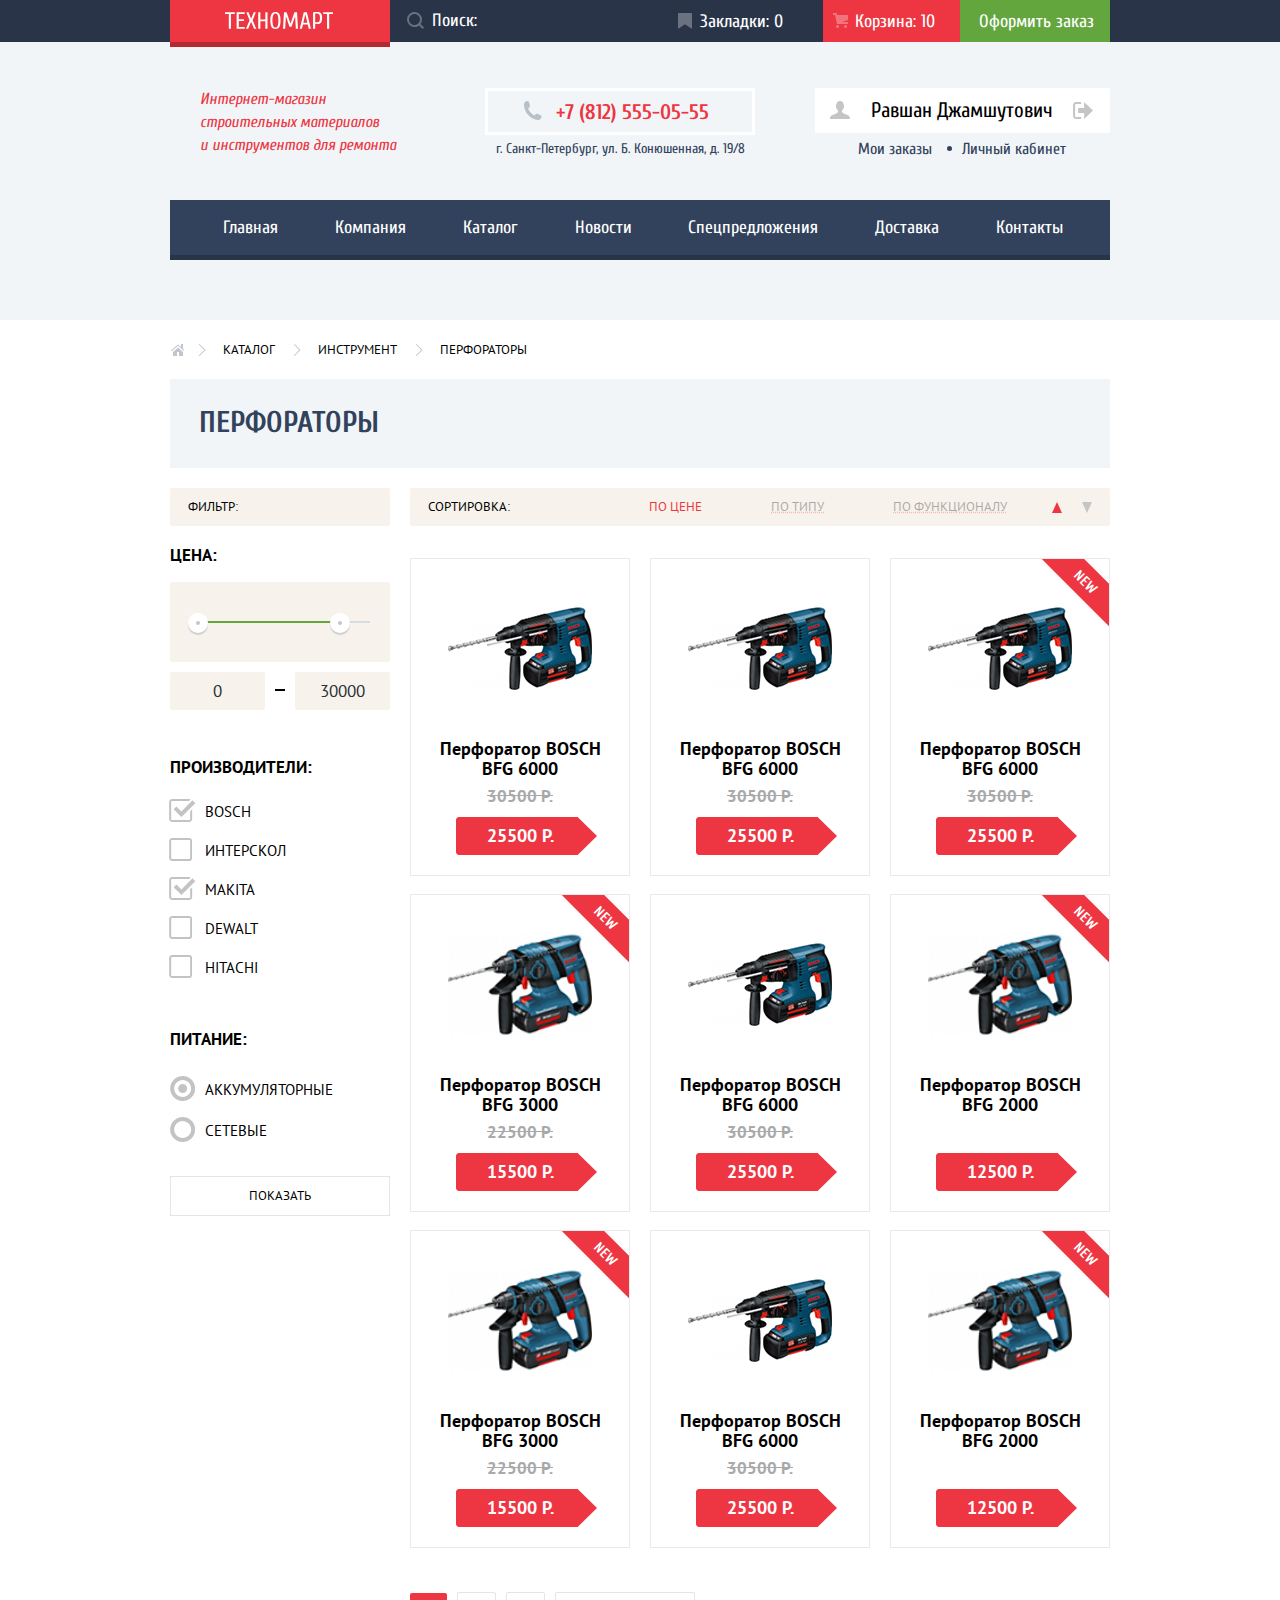
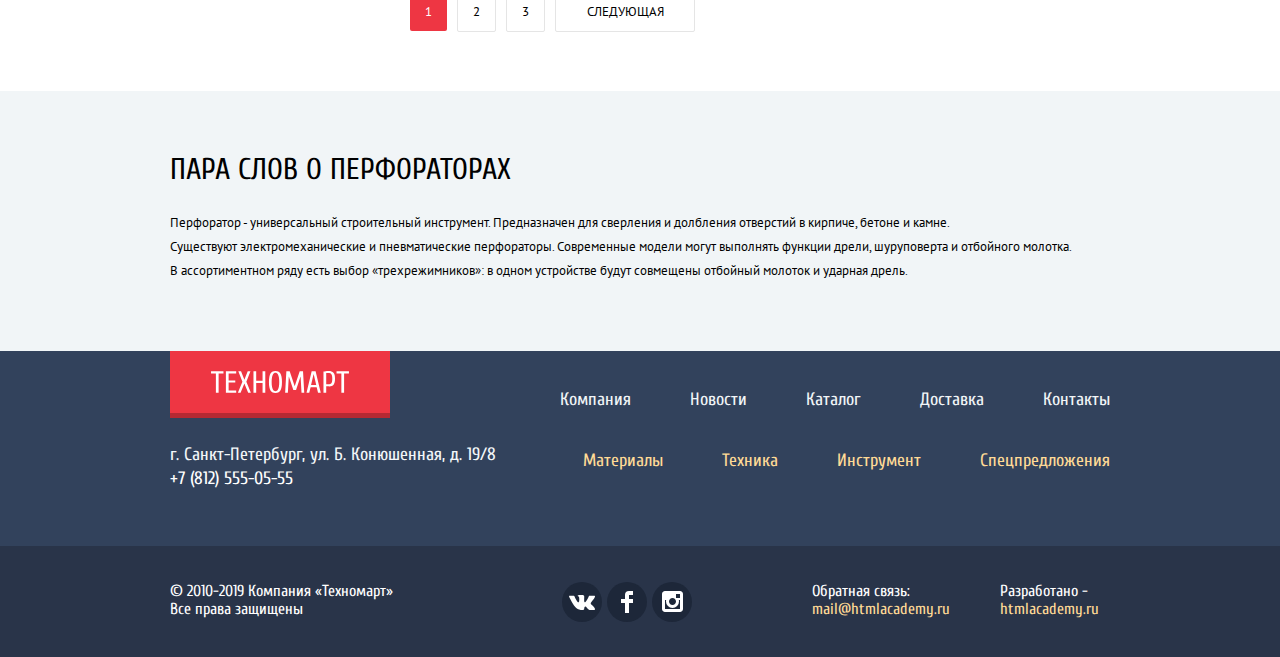
==== commit a935dd44: "Защита проекта-3" ====
--- a/catalog.html
+++ b/catalog.html
@@ -41,7 +41,8 @@
         </div>
         <div class="user-navigation">
           <a class="user-navigation-link user-navigation-login" href="">
-            <svg class="user-navigation-login-svg" xmlns="http://www.w3.org/2000/svg" width="20" height="18" viewBox="0 0 20 18"><path fill="#c5c5c5" d="M17.881 14.166c-2.144-.735-4.256-1.666-5.207-2.39-.657-.501-.77-1.618-.517-2.415 1.118-.903 1.864-2.477 1.864-4.278C14.021 2.276 12.221 0 10 0S5.979 2.276 5.979 5.083c0 1.801.746 3.374 1.863 4.277.253.798.141 1.915-.517 2.416-.95.724-3.063 1.654-5.207 2.39S0 18 0 18h20s.025-3.099-2.119-3.834z"/>
+            <svg class="user-navigation-login-svg" xmlns="http://www.w3.org/2000/svg" width="20" height="18" viewBox="0 0 20 18">
+              <path fill="#c5c5c5" d="M17.881 14.166c-2.144-.735-4.256-1.666-5.207-2.39-.657-.501-.77-1.618-.517-2.415 1.118-.903 1.864-2.477 1.864-4.278C14.021 2.276 12.221 0 10 0S5.979 2.276 5.979 5.083c0 1.801.746 3.374 1.863 4.277.253.798.141 1.915-.517 2.416-.95.724-3.063 1.654-5.207 2.39S0 18 0 18h20s.025-3.099-2.119-3.834z"/>
             </svg>
             Равшан Джамшутович
           </a>
--- a/css/style.css
+++ b/css/style.css
@@ -1 +1 @@
-:root{--basic-red:#EE3643;--basic-green:#63A63E;--basic-green-dark:#367315;--basic-grey:#3D546F;--basic-greylight:#C5C5C5;--basic-darkblue:#293449;--active-darkblue:#1D2739;--basic-bluelight:#32425C;--basic-background:#F1F5F7;--white:#FFF;--black:#000;--red-dark:#CA2C37;--special-yellow:#FFBF47;--special-blue:#3BBCE3;--special-lilac:#DC91D8;--special-greenlight:#8ED78F;--special-yellowlight:#FFD180;--special-orange:#FFC047;--special-orangelight:#FFDA96;--special-greylight:#A9A9A9;--special-beige:#F9F5F0;--special-begielight:#F7F3EC;--special-white:#F3F7F9;--success:#5FBB2D;--warning:#FFBF47;--mistake:#BA2732;--border-color:#EAEAEA;--border-button:#E5E5E5;--background-modal:#F4F4F4;--background-modal-confirmation:#F1F1F1;--special-extra-greylight:#D7DCDE}body{min-width:960px;margin:0;padding:0;font-family:"Cuprum","Arial",sans-serif;font-size:18px;line-height:24px;font-weight:400;color:var(--white)}a{color:var(--white);text-decoration:none}img{max-width:100%;height:auto}.visually-hidden,.visually-hidden:not(:focus):not(:active){position:absolute;width:1px;height:1px;margin:-1px;border:0;padding:0;white-space:nowrap;clip-path:inset(100%);clip:rect(0 0 0 0);overflow:hidden}.page{height:100%}.page-body{min-height:100%;display:grid;grid-template-rows:min-content 1fr min-content;align-content:start}.header{background-color:var(--basic-background)}.header-top{background-color:var(--basic-darkblue)}.container{width:940px;margin:0 auto}.flex-container-center{align-items:center}.header-top-logo-link{display:block;margin-bottom:-5px;background-color:var(--basic-red);box-shadow:inset 0 -5px 0 rgba(0,0,0,0.24);padding:12px 57px 17px 55px}.header-top-logo{display:block}.header-top-logo-link:active{background-color:var(--mistake)}.header-top-logo-link:not([href]){background-color:var(--basic-red)}.header-top-search{width:100%;padding-top:9px;padding-left:42px;padding-bottom:9px;color:var(--white);font:inherit;background-color:transparent;border:none;outline:none;opacity:1}.header-top-search:focus{color:var(--black);background-color:var(--white)}.header-top-search::placeholder{color:var(--white);background-color:transparent}.header-top-search-svg{position:absolute;left:17px;top:12px;width:17px;height:17px;opacity:.3}.header-top-search:hover + .header-top-search-svg{opacity:1;background-color:transparent}.header-top-search:focus + .header-top-search-svg{opacity:1;background-color:transparent}.header-top-search:focus + .header-top-search-svg path{fill:var(--basic-red);opacity:1}.header-top-search:active + .header-top-search-svg path{fill:var(--basic-red)}.header-top-search-svg:hover,.header-top-search-svg:focus{opacity:1}.header-top-search-form{position:relative;flex-grow:1}.header-top-order-navigation{display:flex}.header-top-button{position:relative;display:block;padding:10px 25px 8px 30px}.header-top-button-cart{padding-left:32px}.header-top-button-bookmark{padding-right:40px}.header-top-button-bookmark::before{content:"";position:absolute;left:8px;top:13px;width:14px;height:16px;background-image:url(../img/icon-bookmark.svg);background-repeat:no-repeat;background-position:0 0;opacity:.3}.header-top-button-bookmark:hover::before,.header-top-button-bookmark:focus::before{opacity:1}.header-top-button-bookmark:active::before{opacity:.3}.header-top-button-cart::before{content:"";position:absolute;left:10px;top:13px;width:15px;height:15px;background-image:url(../img/icon-cart.svg);background-repeat:no-repeat;background-position:0 0;opacity:.3}.header-top-button-cart:hover::before,.header-top-button-cart:focus::before{opacity:1}.header-top-button-cart:active::before{opacity:.3}.header-top-button:active{color:rgba(255,255,255,0.5);background-color:var(--active-darkblue)}.header-top-button-active{background-color:var(--basic-red)}.header-top-button-green{height:auto;padding-right:16px;padding-left:19px;background-color:var(--basic-green)}.header-top-button-green:hover,.header-top-button-green:focus{background-color:var(--success)}.header-info{display:flex;justify-content:space-between;margin-top:46px}.header-info-block{width:270px;margin-left:35px;text-align:center}.header-info-text{width:197px;font-style:italic;font-size:16px;line-height:23px;color:var(--basic-red);padding-left:30px;margin:0}.header-info-phone{position:relative;display:block;color:var(--basic-red);font-weight:700;font-size:21px;line-height:30px;border:3px solid var(--white);box-sizing:border-box;padding:6px 22px 5px 46px}.header-info-phone::before{content:"";position:absolute;left:35px;top:10px;width:19px;height:19px;background-image:url(../img/icon-phone.svg);background-repeat:no-repeat}.header-info-address{padding:0;margin:0;margin-top:2px;font-size:14px;color:var(--basic-bluelight)}.user-navigation{position:relative}.user-navigation-personal{position:relative;margin-top:7px;display:flex}.user-navigation-personal::before{content:"";position:absolute;left:139px;top:6px;width:5px;height:5px;border-radius:50%;background-color:var(--basic-bluelight)}.user-navigation-link{margin-left:7px;display:inline-block;vertical-align:middle;font-size:21px;line-height:21px;color:var(--black);background-color:var(--white);padding:12px 24px 12px 25px}.user-navigation-link:hover,.user-navigation-link:focus{color:var(--basic-red)}.user-navigation-link:active{color:var(--basic-greylight)}.user-navigation-link-login{padding-left:45px}.user-navigation-link-login-svg{content:"";position:absolute;left:26px;top:14px;width:20px;height:17px}.user-navigation-link-login:hover path,.user-navigation-link-login:focus path{fill:var(--basic-grey)}.user-navigation-link-login:active path{fill:var(--basic-greylight)}.user-navigation-text{margin-left:50px;display:block;font-size:16px;line-height:18px;color:var(--basic-bluelight)}.user-navigation-text:hover,.user-navigation-text:focus{color:var(--basic-red)}.user-navigation-text:active{color:var(--basic-greylight)}.user-navigation-account{margin-left:30px}.user-navigation-login{position:relative;padding-left:56px;padding-right:57px}.user-navigation-login-svg{position:absolute;top:13px;left:15px}.user-navigation-login:hover .user-navigation-login-svg path,.user-navigation-login:focus .user-navigation-login-svg path{fill:var(--basic-grey)}.user-navigation-login:active .user-navigation-login-svg path{fill:var(--basic-greylight)}.user-navigation-logout-svg{position:absolute;right:0;top:0;padding:10px;padding-top:14px;padding-right:17px;padding-left:18px}.user-navigation-logout-svg:hover path,.user-navigation-logout-svg:focus path{fill:var(--basic-grey)}.user-navigation-logout-svg:active path{fill:var(--basic-greylight)}.main-navigation{background-color:var(--basic-bluelight);box-shadow:inset 0 -5px 0 var(--basic-darkblue);margin-top:39px}.main-navigation-list{margin:0;padding:0;padding-left:25px;padding-bottom:5px;padding-right:19px;margin-bottom:60px;display:flex;justify-content:space-between;list-style:none}.main-navigation-item{flex-grow:1;text-align:center;margin-right:0;margin-left:0}.main-navigation-link{padding-top:16px;padding-bottom:15px;display:block}.main-navigation-link:hover,.main-navigation-link:focus{background-color:var(--basic-darkblue)}.main-navigation-link:active{background-color:var(--active-darkblue);color:rgba(255,255,255,0.5)}.main-navigation-link:not([href]){background-color:var(--active-darkblue);color:rgba(255,255,255,0.5)}.category{margin-top:59px}.category-list-flex{display:flex;justify-content:space-between}.category-list{padding:0;margin:0;list-style:none}.category-item{position:relative}.category-banner{width:277px;padding-top:20px;padding-bottom:21px;padding-left:23px;background-color:var(--special-yellow)}.category-banner-text{margin:0;margin-bottom:14px;font-weight:700;font-size:24px;line-height:30px}.category-banner-link{display:block;width:135px;padding-top:10px;padding-bottom:10px;font-size:14px;line-height:18px;text-align:center;text-transform:uppercase;background-color:rgba(255,255,255,0.30)}.category-banner-link:hover,.category-banner-link:focus{background-color:rgba(0,0,0,0.05)}.category-banner-link:active{background-color:rgba(0,0,0,0.1)}.category-banner-margin{margin-top:20px}.category-banner-paint{position:relative}.category-banner-paint::after{content:"";position:absolute;background-image:url(../img/icon-1.svg);left:213px;top:31px;width:44px;height:65px;background-repeat:no-repeat;background-position:0 0}.category-banner-blue{background-color:var(--special-blue)}.category-banner-tool{position:relative}.category-banner-tool::after{content:"";position:absolute;background-image:url(../img/icon-2.svg);left:194px;top:34px;width:75px;height:61px;background-repeat:no-repeat;background-position:0 0}.category-banner-lilac{background-color:var(--special-lilac)}.category-banner-technic{position:relative}.category-banner-technic::after{content:"";position:absolute;background-image:url(../img/icon-3.svg);left:191px;top:31px;width:78px;height:62px;background-repeat:no-repeat;background-position:0 0}.category-banner-greenlight{background-color:var(--special-greenlight)}.category-banner-discount{position:relative}.category-banner-discount::after{content:"";position:absolute;background-image:url(../img/icon-4.svg);left:196px;top:26px;width:59px;height:72px;background-repeat:no-repeat;background-position:0 0}.category-banner-orange{background-color:var(--special-orange)}.category-banner-delivery{position:relative}.category-banner-delivery::after{content:"";position:absolute;background-image:url(../img/icon-5.svg);left:191px;top:32px;width:78px;height:63px;background-repeat:no-repeat;background-position:0 0}.category-slider{position:relative}.category-slide{display:none;flex-direction:column;width:620px;min-height:266px;position:relative;box-sizing:border-box;padding-bottom:27px}.category-slide-active{display:flex}.category-slide-image{display:block;position:absolute;left:0;top:0;z-index:-1}.category-slide-background{padding-top:23px;padding-bottom:16px;padding-left:24px;background-color:rgba(0,0,0,0.25)}.category-slide-title{margin:0;margin-bottom:5px;font-weight:700;font-size:36px;line-height:36px;text-transform:uppercase}.category-slide-text{margin:0}.category-slide-button{padding-right:20px;padding-left:24px;display:flex;justify-content:space-between;width:100%;box-sizing:border-box;position:absolute;top:120px}.category-slide-button-left{width:22px;height:44px;background-color:transparent;border:none;background-image:url(../img/icon-left.svg);background-repeat:no-repeat;background-position:0 0}.category-slide-button-right{width:22px;height:44px;background-color:transparent;border:none;background-image:url(../img/icon-left.svg);background-repeat:no-repeat;background-position:0 0;transform:rotate(-180deg)}.category-slide-button-bottom-container{display:flex;justify-content:space-between;align-items:flex-end;margin:0;padding:0;list-style:none;position:absolute;left:316px;transform:translateX(-50%);bottom:28px}.category-slide-button-bottom{width:10px;height:10px;margin-right:10px;background-color:transparent;border:none;background-image:url(../img/radio-off-slider.svg);background-repeat:no-repeat;background-position:0 0}.category-slide-button-bottom-active{width:10px;height:10px;margin-right:10px;background-color:transparent;border:none;background-image:url(../img/radio-on-slider.svg);background-repeat:no-repeat;background-position:0 0}.category-slider-container{display:flex;justify-content:space-between;margin-top:20px;margin-bottom:59px}.button{display:block;font-family:"Cuprum","Arial",sans-serif;color:var(--white);min-width:192px;padding-top:11px;padding-bottom:9px;font-size:14px;line-height:18px;text-align:center;text-transform:uppercase;background-color:var(--basic-red);border:none;cursor:pointer}.button:hover,.button:focus{background-color:var(--red-dark)}.button:active{background-color:var(--mistake)}.category-button{width:192px;margin-left:24px;margin-top:auto}.category-button:hover,.category-button:focus{background-color:var(--red-dark)}.category-button:active{background-color:var(--mistake)}.accent{box-sizing:border-box;display:flex;justify-content:space-between;align-items:center;background-color:var(--special-beige);padding:5px 14px 5px 28px}.accent-title{font-size:30px;line-height:30px;text-transform:uppercase;color:var(--basic-bluelight)}.product-list{display:flex;flex-wrap:wrap;padding:0;margin-top:0;margin-bottom:70px;list-style:none;font-family:"PT Sans","Arial",sans-serif;font-weight:700;line-height:20px;text-align:center;color:#000}.product-list-catalog{display:flex;flex-wrap:wrap;padding:0;margin-top:0;list-style:none;font-family:"PT Sans","Arial",sans-serif;font-weight:700;line-height:20px;text-align:center;color:#000}.product{position:relative;width:220px;min-height:318px;padding-top:8px;margin-top:18px;margin-right:20px;border:1px solid var(--border-color);box-sizing:border-box}.product:focus-within .product-bookmark{opacity:1}.product:hover,.product:focus{box-shadow:0 4px 20px rgba(0,0,0,0.15)}.new::before{content:"";position:absolute;top:0;right:-1px;width:70px;height:70px;background-image:url(../img/new.svg);background-repeat:no-repeat;background-position:0 0;pointer-events:none}.new::after{content:"NEW";color:var(--white);font-family:"Cuprum","Arial",sans-serif;font-size:14px;line-height:18px;text-align:center;position:absolute;top:7px;right:7px;width:70px;height:70px;transform:rotate(45deg);pointer-events:none}.product-list-catalog .product:nth-child(3n){margin-right:0}.product-list .product:nth-child(4n){margin-right:0}.product-image-max-height{display:flex;justify-content:center;align-items:center;height:164px}.product:hover .product-image-max-height{opacity:0}.product-image{background-color:var(--basic-bluelight)}.product-bookmark{opacity:0;position:absolute;top:34px;left:40px;background-color:var(--white)}.product:hover .product-bookmark{opacity:1}.product-title{width:185px;font-size:18px;line-height:20px;text-align:center;margin:0;margin:0 auto;margin-top:8px;margin-bottom:7px;padding:0}.price{position:relative;color:var(--white);margin:0;margin-top:20px;padding:0}.price::before{content:"";position:absolute;width:141px;height:38px;left:45px;top:-9px;background-image:url(../img/red-button.svg);background-repeat:no-repeat;background-position:0 0;z-index:-1}.old-price{font-size:17px;line-height:18px;margin-bottom:13px;color:var(--special-greylight)}.old-price-visually-hidden{visibility:hidden;opacity:0}.button-buy{position:relative;display:block;min-width:135px;margin-bottom:10px;padding:0;padding-top:10px;padding-left:10px;padding-bottom:10px;background-color:var(--basic-green);box-shadow:inset 0 -3px 0 #367315;border-radius:2px;box-sizing:border-box}.button-buy::before{content:"";position:absolute;left:30px;top:10px;width:15px;height:15px;background-image:url(../img/icon-cart.svg);background-repeat:no-repeat;background-position:0 0}.button-buy:hover,.button-buy:focus{background-color:var(--success)}.button-buy:active{background-color:#518534}.button-bookmark{display:block;min-width:135px;padding:0;padding-top:9px;padding-bottom:8px;color:var(--basic-bluelight);background-color:var(--white);border:3px solid var(--basic-green);border-radius:2px;box-sizing:border-box}.button-bookmark:hover,.button-bookmark:focus{background-color:var(--white);border:3px solid var(--basic-bluelight)}.button-bookmark:active{opacity:.5}.maker{margin-top:0;margin-bottom:70px;padding:0;display:flex;flex-wrap:wrap;list-style:none}.maker .maker-item:nth-child(4n){margin-right:0}.maker-item{margin-top:20px;margin-right:20px}.maker-link{width:220px;height:145px;display:flex;align-items:center;justify-content:center;border:1px solid var(--border-color);box-sizing:border-box}.maker-link:hover,.maker-link:focus{box-shadow:0 4px 20px rgba(0,0,0,0.15)}.maker-link:active{opacity:.5}.maker-logo{display:block;list-style:none;background:var(--white)}.service{background-color:var(--basic-background);padding-top:64px;padding-bottom:100px}.title-style{padding:0;margin:0;margin-bottom:25px;font-size:30px;line-height:30px;font-weight:400;text-transform:uppercase;color:var(--black)}.service-title-blue{width:305px;color:var(--basic-bluelight);padding:0}.text-style{font-family:"PT Sans","Arial",sans-serif;font-size:13px;color:var(--black);margin:0;margin-top:26px;padding:0}.delivery-text{width:275px}.guarantee-text{width:313px}.credit-text{width:280px;margin-bottom:28px}.slider-service-list{position:relative;width:240px;padding:0;margin:0;list-style:none}.slider-service-item::after{content:"";position:absolute;background-image:url(../img/shadow_object.png);left:230px;top:-49px;width:10px;height:279px;background-repeat:no-repeat;background-position:0 0;opacity:.25}.flex-container{display:flex;justify-content:space-between}.flex-container-none-space-between{display:flex;align-items:center}.flex-container-service{display:flex;margin-top:70px}.slide-service-image{display:block}.slide-service-image-delivery{position:absolute;top:18px;right:0;width:468px;height:261px}.slide-service-image-guarantee{position:absolute;top:0;right:0;width:389px;height:283px}.slide-service-image-credit{position:absolute;top:0;right:0;width:465px;height:285px}.slide-service{display:none}.slide-service-active{position:relative;width:619px;display:block;margin-left:80px}.slider-service-item{width:100%}.slider-service-input{display:none}.radio-button{display:block;font-weight:700;font-size:21px;line-height:30px;padding-top:14px;padding-bottom:18px;padding-left:22px;background-color:var(--basic-bluelight);box-sizing:border-box;box-shadow:0 1px 0 #293449,inset 0 1px 0 #405069}.radio-button:hover,.radio-button:focus{background-color:var(--active-darkblue)}.radio-button-active{background-color:var(--white);color:var(--basic-bluelight);box-shadow:0 1px 0 #FFF}.radio-button-active:hover,.radio-button-active:focus,.radio-button-active:active{background-color:var(--white);color:var(--basic-bluelight);box-shadow:0 1px 0 #FFF}.button-border{border-radius:2px;display:inline-block;vertical-align:middle}.details{padding-top:70px;padding-bottom:69px}.details-info{width:470px}.details-contacts{width:300px}.details-info-list{padding:0;margin:0;margin-bottom:20px;list-style:none;color:var(--black)}.details-info-item{position:relative;margin-bottom:13px;padding-left:37px}.details-info-item::before{content:"";position:absolute;left:0;top:50%;width:25px;height:2px;background-color:var(--basic-red)}.details-info-image{display:block;margin-top:32px;margin-bottom:25px;background-color:var(--special-greylight)}.details-info-button{display:block;width:220px}.footer{background-color:var(--basic-bluelight)}.footer-logo{display:block}.footer-logo-link{display:inline-block;vertical-align:middle;margin-bottom:25px;background-color:var(--basic-red);box-shadow:inset 0 -5px 0 rgba(0,0,0,0.24);padding:20px 41px 25px}.footer-logo-link:active{background-color:var(--mistake)}.footer-logo-link:not([href]){background-color:var(--basic-red)}.footer-menu{padding-bottom:55px}.footer-menu-address{margin:0;color:var(--special-white)}.footer-menu-phone{display:block}.footer-menu-list{display:flex;justify-content:flex-end;padding:0;margin:0;margin-top:37px;list-style:none}.footer-menu-link{color:var(--basic-background);margin-left:59px}.footer-menu-link:hover,.footer-menu-link:focus{text-decoration-line:underline}.footer-menu-link:active{opacity:.5;text-decoration-line:none}.footer-menu-link-orange{color:var(--special-orangelight)}.footer-bottom-text{margin:0;font-size:16px;line-height:18px}.footer-bottom-text-communication{margin-left:50px}.footer-bottom-communication:hover,.footer-bottom-communication:focus{text-decoration-line:underline}.footer-bottom-communication:active{color:var(--basic-red);text-decoration-line:none}.reserved-text{width:227px;margin:0}.footer-bottom{padding-top:36px;padding-bottom:35px;background-color:var(--basic-darkblue)}.footer-bottom-block{justify-content:flex-start}.footer-bottom-list{padding:0;margin:0;margin-left:165px;margin-right:115px;list-style:none;display:flex}.footer-social-button{display:block;border-radius:50%;margin-right:5px;width:40px;height:40px;background-color:var(--active-darkblue)}.footer-social-button:hover,.footer-social-button:focus,.footer-social-button:active{background-color:var(--basic-red)}.footer-social-button-vk{position:relative}.footer-social-button-vk::before{content:"";position:absolute;top:50%;left:50%;width:26px;height:15px;margin-top:-7px;margin-left:-13px;background-image:url(../img/icon-vk.svg);background-repeat:no-repeat;background-position:0 0}.footer-social-button-fb{position:relative}.footer-social-button-fb::before{content:"";position:absolute;top:50%;left:50%;width:12px;height:22px;margin-top:-11px;margin-left:-6px;background-image:url(../img/icon-fb.svg);background-repeat:no-repeat;background-position:0 0}.footer-social-button-insta{position:relative}.footer-social-button-insta::before{content:"";position:absolute;top:50%;left:50%;width:21px;height:21px;margin-top:-11px;margin-left:-10px;background-image:url(../img/icon-insta.svg);background-repeat:no-repeat;background-position:0 0}.footer-bottom-text-orange{display:block;color:var(--special-orangelight)}.order-modal-text{display:block;color:var(--black);margin:0;padding:0;padding-top:13px;padding-bottom:11px}.input{font-family:"PT Sans","Arial",sans-serif;font-size:13px;height:38px;padding-left:12px;color:var(--special-greylight);border:2px solid var(--basic-greylight);box-sizing:border-box;border-radius:2px}.order-modal-chunk{width:100%;margin-top:30px;background-color:var(--background-modal);box-sizing:border-box;padding:37px 80px}.order-modal-button{width:100%}.breadcrumbs{position:relative;margin-top:21px;margin-bottom:20px;padding-left:10px;box-sizing:border-box}.breadcrumbs::before{content:"";position:absolute;width:14px;height:12px;left:0;top:3px;background-image:url(../img/icon-home.svg);background-repeat:no-repeat;background-position:0 0}.breadcrumbs-list{display:flex;padding:0;margin:0;list-style:none}.main-catalog-filter{margin-top:20px}.filter-block{width:220px;margin-right:20px}.catalog-text-style{display:block;font-family:"PT Sans","Arial",sans-serif;font-size:13px;line-height:18px;text-transform:uppercase;padding:0;margin:0;color:var(--black);margin-right:auto}.form-rate-link{text-decoration:underline;text-decoration-style:dotted;text-decoration-color:var(--basic-red);opacity:.3}.form-rate-link:not([href]){color:var(--basic-red);opacity:1;text-decoration:none}.form-rate-link:not([href]):hover,.form-rate-link:not([href]):focus{text-decoration:none}.form-rate-link:hover,.form-rate-link:focus{text-decoration:underline;text-decoration-color:var(--basic-red);opacity:1}.breadcrumbs-item{position:relative;padding-left:43px}.breadcrumbs-item::before{content:"";position:absolute;width:8px;height:12px;left:18px;top:3px;background-image:url(../img/icon-right-small.svg);background-repeat:no-repeat;background-position:0 0}.accent-title-catalog{box-sizing:border-box;padding-top:29px;padding-bottom:30px;padding-left:29px;background-color:var(--basic-background)}.catalog-text-background{background-color:var(--special-begielight);border-radius:2px;margin-bottom:14px;display:flex;align-items:center;padding:10px 18px}.catalog-list-block{width:700px}.form-rate{width:220px;font-family:"PT Sans","Arial",sans-serif;font-size:15px;line-height:19px;text-transform:uppercase;color:var(--black);margin-right:20px}.form-rate-block{border:none;padding:0;margin:0}.form-rate-block-power{margin-top:27px}.form-rate-list{padding:0;margin:0;margin-top:20px;list-style:none}.form-rate-list-sorting{margin-top:0}.form-rate-list-power{margin-top:26px}.catalog-triangle{width:0;height:0;margin-right:20px;border-bottom:11px solid var(--basic-greylight);border-left:5px solid transparent;border-right:5px solid transparent;display:block}.catalog-triangle:hover,.catalog-triangle:focus{border-bottom:11px solid var(--black)}.catalog-triangle:not([href]){border-bottom:11px solid var(--basic-red)}.catalog-triangle-down{width:0;height:0;border-top:11px solid var(--basic-greylight);border-left:5px solid transparent;border-right:5px solid transparent;display:block}.catalog-triangle-down:hover,.catalog-triangle-down:hover{border-top:11px solid var(--black)}.catalog-triangle-down:not([href]){border-top:11px solid var(--basic-red)}.form-rate-item{padding-left:35px;margin-bottom:20px}.form-rate-item-power{margin-bottom:22px}.checkbox-icon{position:absolute;top:-3px;left:-36px;display:block;background-image:url(../img/checkbox-off.svg);width:23px;height:23px;opacity:.8}.form-rate-item label{position:relative;display:block;cursor:pointer;user-select:none}.filter-input-checkbox:checked + .checkbox-icon{content:"";position:absolute;display:block;top:-3px;left:-36px;width:27px;height:23px;background-image:url(../img/checkbox-on.svg);background-repeat:no-repeat;background-position:0 0}.filter-input-checkbox:hover + .checkbox-icon{opacity:1}.filter-input-checkbox:focus + .checkbox-icon{opacity:1;outline:1px solid #307896}.filter-input-checkbox:disabled + .checkbox-icon{opacity:.3}.radio-icon{position:absolute;top:-4px;left:-35px;display:block;width:25px;height:25px;background-image:url(../img/radio-off.svg);opacity:.8}.filter-input-radio:checked + .radio-icon{content:"";position:absolute;top:-4px;left:-35px;width:25px;height:25px;background-image:url(../img/radio-on.svg);background-repeat:no-repeat;background-position:0 0}.filter-input-radio:hover + .radio-icon{opacity:1}.filter-input-radio:focus + .radio-icon{opacity:1;outline:1px solid #307896}.filter-input-radio:disabled + .radio-icon{opacity:.3}.form-rate-item-sorting{margin-right:45px;margin-left:24px}.form-rate-title{padding:0;margin:0;font-family:"PT Sans","Arial",sans-serif;font-weight:700;font-size:17px;line-height:30px;color:var(--black);text-transform:uppercase}.form-rate-button{width:220px;padding-top:10px;padding-bottom:10px;margin-top:16px;font-family:inherit;font-size:13px;line-height:18px;background-color:transparent;border:1px solid var(--border-button);text-transform:uppercase;cursor:pointer}.form-rate-button:hover,.form-rate-button:focus{background-color:rgba(0,0,0,0.2);color:var(--black)}.form-rate-button:active{background-color:rgba(0,0,0,0.3)}.filter-item{margin:0;padding:0;border:none}.range-filter{width:220px;margin-top:12px;margin-bottom:42px}.range-controls{position:relative;height:41px;background-color:var(--special-begielight);border-radius:2px;margin-bottom:10px;padding-top:39px;padding-right:20px;padding-left:20px}.price-controls{position:relative;display:flex;justify-content:space-between}.price-controls::before{content:"";position:absolute;top:17px;left:105px;width:10px;height:2px;background-color:var(--black)}.price-controls input{font-size:17px;line-height:18px;width:95px;padding:10px;text-align:center;color:#283136;border:none;border-radius:2px;background-color:var(--special-begielight);box-sizing:border-box}.price-controls input::-webkit-inner-spin-button,.price-controls input::-webkit-outer-spin-button{-webkit-appearance:none;margin:0}.price-controls input{-moz-appearance:textfield}.scale{background-color:var(--special-extra-greylight);height:2px}.bar{width:80%;height:2px;background-color:var(--basic-green)}.toggle{position:absolute;top:31px;left:0;width:4px;height:4px;padding:0;border:8px solid var(--white);background-color:var(--basic-greylight);border-radius:50%;box-shadow:0 2px 1px 0 #cfcfcf;cursor:pointer}.toggle-min{left:18px}.toggle-max{left:160px}.pagination{justify-content:flex-start;margin:0;margin-top:44px;padding:0;list-style:none;align-items:center}.pagination-link{display:block;margin-right:10px;font-family:"PT Sans","Arial",sans-serif;font-size:13px;line-height:18px;text-align:center;text-transform:uppercase;color:var(--black);border-radius:2px;background-color:transparent;border:1px solid var(--border-button);padding:10px 15px}.pagination-link:hover,.pagination-link:focus{border-color:var(--basic-greylight)}.pagination-link:active{border-color:var(--basic-red)}.pagination-link:not([href]){background-color:var(--basic-red);color:var(--light);border:none}.pagination-link-button{width:140px;box-sizing:border-box}.description{margin-top:59px;padding-top:64px;padding-bottom:68px;background-color:var(--basic-background)}.confirmation-modal-text{position:relative;font-weight:700;font-size:24px;line-height:30px;margin:0;margin-top:67px;margin-left:99px;margin-bottom:69px;padding:0;padding-left:79px;color:var(--black)}.confirmation-modal-text::before{content:"";position:absolute;left:-17px;top:-20px;width:66px;height:66px;background-image:url(../img/icon-mark.svg);background-repeat:no-repeat;background-position:0 0}.confirmation-modal-bottom{background-color:var(--background-modal-confirmation);padding:37px 114px}.button-white{background-color:var(--white);color:var(--black)}.button-white:hover,.button-white:focus{background-color:rgba(0,0,0,0.2);color:var(--black)}.button-white:active{background-color:rgba(0,0,0,0.3)}.map-modal{position:fixed;display:none;background-color:var(--white);width:943px;top:150px;right:0;bottom:auto;left:0;margin:auto;box-shadow:0 4px 20px rgba(0,0,0,0.15);border:0;border-top:7px solid var(--basic-red)}.map-modal-iframe{border:0}.map-modal-show{display:block}.order-modal{position:fixed;top:150px;right:0;bottom:auto;left:0;margin:auto;display:none;width:620px;padding-top:28px;padding-right:0;padding-left:0;background-color:var(--white);border-top:7px solid var(--basic-red);box-sizing:border-box;box-shadow:0 4px 20px rgba(0,0,0,0.15)}.order-modal-show{display:block;animation:bounce .6s}.modal-close{position:absolute;top:16px;right:11px;width:21px;height:21px;background-image:url(../img/icon-close.svg);background-repeat:no-repeat;background-position:0 0;background-color:transparent;border:none;cursor:pointer}.order-modal-container{margin-right:80px;margin-left:80px}.order-modal-section{width:220px}.order-modal-section-textarea{display:block}.input-entry-field{width:460px;height:114px;padding-top:7px}.order-modal-input{width:100%}.confirmation-modal{display:none;position:fixed;width:620px;top:150px;right:0;bottom:auto;left:0;margin:auto;background-color:var(--white);border-top:7px solid var(--basic-red);box-sizing:border-box;box-shadow:0 4px 20px rgba(0,0,0,0.15)}@keyframes bounce{0%{transform:translateY(-2000px)}70%{transform:translateY(30px)}90%{transform:translateY(-10px)}100%{transform:translateY(0)}}
+:root{--basic-red:#EE3643;--basic-green:#63A63E;--basic-green-dark:#367315;--basic-grey:#3D546F;--basic-greylight:#C5C5C5;--basic-darkblue:#293449;--active-darkblue:#1D2739;--basic-bluelight:#32425C;--basic-background:#F1F5F7;--white:#FFF;--black:#000;--red-dark:#CA2C37;--special-yellow:#FFBF47;--special-blue:#3BBCE3;--special-lilac:#DC91D8;--special-greenlight:#8ED78F;--special-yellowlight:#FFD180;--special-orange:#FFC047;--special-orangelight:#FFDA96;--special-greylight:#A9A9A9;--special-beige:#F9F5F0;--special-begielight:#F7F3EC;--special-white:#F3F7F9;--success:#5FBB2D;--warning:#FFBF47;--mistake:#BA2732;--border-color:#EAEAEA;--border-button:#E5E5E5;--background-modal:#F4F4F4;--background-modal-confirmation:#F1F1F1;--special-extra-greylight:#D7DCDE}body{min-width:960px;margin:0;padding:0;font-family:"Cuprum","Arial",sans-serif;font-size:18px;line-height:24px;font-weight:400;color:var(--white)}a{color:var(--white);text-decoration:none}img{max-width:100%;height:auto}.visually-hidden,.visually-hidden:not(:focus):not(:active){position:absolute;width:1px;height:1px;margin:-1px;border:0;padding:0;white-space:nowrap;clip-path:inset(100%);clip:rect(0 0 0 0);overflow:hidden}.page{height:100%}.page-body{min-height:100%;display:grid;grid-template-rows:min-content 1fr min-content;align-content:start}.header{background-color:var(--basic-background)}.header-top{background-color:var(--basic-darkblue)}.container{width:940px;margin:0 auto}.flex-container-center{align-items:center}.header-top-logo-link{display:block;margin-bottom:-5px;background-color:var(--basic-red);box-shadow:inset 0 -5px 0 rgba(0,0,0,0.24);padding:12px 57px 17px 55px}.header-top-logo{display:block}.header-top-logo-link:active{background-color:var(--mistake)}.header-top-logo-link:not([href]){background-color:var(--basic-red)}.header-top-search{width:100%;padding-top:9px;padding-left:42px;padding-bottom:9px;color:var(--white);font:inherit;background-color:transparent;border:none;outline:none;opacity:1}.header-top-search:focus{color:var(--black);background-color:var(--white)}.header-top-search::placeholder{color:var(--white);background-color:transparent}.header-top-search-svg{position:absolute;left:17px;top:12px;width:17px;height:17px;opacity:.3}.header-top-search:hover + .header-top-search-svg{opacity:1;background-color:transparent}.header-top-search:focus + .header-top-search-svg{opacity:1;background-color:transparent}.header-top-search:focus + .header-top-search-svg path{fill:var(--basic-red);opacity:1}.header-top-search:active + .header-top-search-svg path{fill:var(--basic-red)}.header-top-search-svg:hover,.header-top-search-svg:focus{opacity:1}.header-top-search-form{position:relative;flex-grow:1}.header-top-order-navigation{display:flex}.header-top-button{position:relative;display:block;padding:10px 25px 8px 30px}.header-top-button-cart{padding-left:32px}.header-top-button-bookmark{padding-right:40px}.header-top-button-bookmark::before{content:"";position:absolute;left:8px;top:13px;width:14px;height:16px;background-image:url(../img/icon-bookmark.svg);background-repeat:no-repeat;background-position:0 0;opacity:.3}.header-top-button-bookmark:hover::before,.header-top-button-bookmark:focus::before{opacity:1}.header-top-button-bookmark:active::before{opacity:.3}.header-top-button-cart::before{content:"";position:absolute;left:10px;top:13px;width:15px;height:15px;background-image:url(../img/icon-cart.svg);background-repeat:no-repeat;background-position:0 0;opacity:.3}.header-top-button-cart:hover::before,.header-top-button-cart:focus::before{opacity:1}.header-top-button-cart:active::before{opacity:.3}.header-top-button:active{color:rgba(255,255,255,0.5);background-color:var(--active-darkblue)}.header-top-button-active{background-color:var(--basic-red)}.header-top-button-green{height:auto;padding-right:16px;padding-left:19px;background-color:var(--basic-green)}.header-top-button-green:hover,.header-top-button-green:focus{background-color:var(--success)}.header-info{display:flex;justify-content:space-between;margin-top:46px}.header-info-block{width:270px;margin-left:35px;text-align:center}.header-info-text{width:197px;font-style:italic;font-size:16px;line-height:23px;color:var(--basic-red);padding-left:30px;margin:0}.header-info-phone{position:relative;display:block;color:var(--basic-red);font-weight:700;font-size:21px;line-height:30px;border:3px solid var(--white);box-sizing:border-box;padding:6px 22px 5px 46px}.header-info-phone::before{content:"";position:absolute;left:35px;top:10px;width:19px;height:19px;background-image:url(../img/icon-phone.svg);background-repeat:no-repeat}.header-info-address{padding:0;margin:0;margin-top:2px;font-size:14px;color:var(--basic-bluelight)}.user-navigation{position:relative}.user-navigation-personal{position:relative;margin-top:7px;display:flex}.user-navigation-personal::before{content:"";position:absolute;left:139px;top:6px;width:5px;height:5px;border-radius:50%;background-color:var(--basic-bluelight)}.user-navigation-link{margin-left:7px;display:inline-block;vertical-align:middle;font-size:21px;line-height:21px;color:var(--black);background-color:var(--white);padding:12px 24px 12px 25px}.user-navigation-link:hover,.user-navigation-link:focus{color:var(--basic-red)}.user-navigation-link:active{color:var(--basic-greylight)}.user-navigation-link-login{padding-left:45px}.user-navigation-link-login-svg{content:"";position:absolute;left:26px;top:14px;width:20px;height:17px}.user-navigation-link-login:hover path,.user-navigation-link-login:focus path{fill:var(--basic-grey)}.user-navigation-link-login:active path{fill:var(--basic-greylight)}.user-navigation-text{margin-left:50px;display:block;font-size:16px;line-height:18px;color:var(--basic-bluelight)}.user-navigation-text:hover,.user-navigation-text:focus{color:var(--basic-red)}.user-navigation-text:active{color:var(--basic-greylight)}.user-navigation-account{margin-left:30px}.user-navigation-login{position:relative;padding-left:56px;padding-right:57px}.user-navigation-login-svg{position:absolute;top:13px;left:15px}.user-navigation-login:hover path,.user-navigation-login:focus path{fill:var(--basic-grey)}.user-navigation-login:active path{fill:var(--basic-greylight)}.user-navigation-logout-svg{position:absolute;right:0;top:0;padding:10px;padding-top:14px;padding-right:17px;padding-left:18px}.user-navigation-logout-svg:hover path,.user-navigation-logout-svg:focus path{fill:var(--basic-grey)}.user-navigation-logout-svg:active path{fill:var(--basic-greylight)}.main-navigation{background-color:var(--basic-bluelight);box-shadow:inset 0 -5px 0 var(--basic-darkblue);margin-top:39px}.main-navigation-list{margin:0;padding:0;padding-left:25px;padding-bottom:5px;padding-right:19px;margin-bottom:60px;display:flex;justify-content:space-between;list-style:none}.main-navigation-item{flex-grow:1;text-align:center;margin-right:0;margin-left:0}.main-navigation-link{padding-top:16px;padding-bottom:15px;display:block}.main-navigation-link:hover,.main-navigation-link:focus{background-color:var(--basic-darkblue)}.main-navigation-link:active{background-color:var(--active-darkblue);color:rgba(255,255,255,0.5)}.main-navigation-link:not([href]){background-color:var(--basic-bluelight);color:var(--white)}.category{margin-top:59px}.category-list-flex{display:flex;justify-content:space-between}.category-list{padding:0;margin:0;list-style:none}.category-item{position:relative}.category-banner{width:277px;padding-top:20px;padding-bottom:21px;padding-left:23px;background-color:var(--special-yellow)}.category-banner-text{margin:0;margin-bottom:14px;font-weight:700;font-size:24px;line-height:30px}.category-banner-link{display:block;width:135px;padding-top:10px;padding-bottom:10px;font-size:14px;line-height:18px;text-align:center;text-transform:uppercase;background-color:rgba(255,255,255,0.30)}.category-banner-link:hover,.category-banner-link:focus{background-color:rgba(0,0,0,0.05)}.category-banner-link:active{background-color:rgba(0,0,0,0.1)}.category-banner-margin{margin-top:20px}.category-banner-paint{position:relative}.category-banner-paint::after{content:"";position:absolute;background-image:url(../img/icon-1.svg);left:213px;top:31px;width:44px;height:65px;background-repeat:no-repeat;background-position:0 0}.category-banner-blue{background-color:var(--special-blue)}.category-banner-tool{position:relative}.category-banner-tool::after{content:"";position:absolute;background-image:url(../img/icon-2.svg);left:194px;top:34px;width:75px;height:61px;background-repeat:no-repeat;background-position:0 0}.category-banner-lilac{background-color:var(--special-lilac)}.category-banner-technic{position:relative}.category-banner-technic::after{content:"";position:absolute;background-image:url(../img/icon-3.svg);left:191px;top:31px;width:78px;height:62px;background-repeat:no-repeat;background-position:0 0}.category-banner-greenlight{background-color:var(--special-greenlight)}.category-banner-discount{position:relative}.category-banner-discount::after{content:"";position:absolute;background-image:url(../img/icon-4.svg);left:196px;top:26px;width:59px;height:72px;background-repeat:no-repeat;background-position:0 0}.category-banner-orange{background-color:var(--special-orange)}.category-banner-delivery{position:relative}.category-banner-delivery::after{content:"";position:absolute;background-image:url(../img/icon-5.svg);left:191px;top:32px;width:78px;height:63px;background-repeat:no-repeat;background-position:0 0}.category-slider{position:relative}.category-slide{display:none;flex-direction:column;width:620px;min-height:266px;position:relative;box-sizing:border-box;padding-bottom:27px}.category-slide-active{display:flex}.category-slide-image{display:block;position:absolute;left:0;top:0;z-index:-1}.category-slide-background{padding-top:23px;padding-bottom:16px;padding-left:24px;background-color:rgba(0,0,0,0.25)}.category-slide-title{margin:0;margin-bottom:5px;font-weight:700;font-size:36px;line-height:36px;text-transform:uppercase}.category-slide-text{margin:0}.category-slide-button{padding-right:20px;padding-left:24px;display:flex;justify-content:space-between;width:100%;box-sizing:border-box;position:absolute;top:120px}.category-slide-button-left{width:22px;height:44px;background-color:transparent;border:none;background-image:url(../img/icon-left.svg);background-repeat:no-repeat;background-position:0 0}.category-slide-button-right{width:22px;height:44px;background-color:transparent;border:none;background-image:url(../img/icon-left.svg);background-repeat:no-repeat;background-position:0 0;transform:rotate(-180deg)}.category-slide-button-bottom-container{display:flex;justify-content:space-between;align-items:flex-end;margin:0;padding:0;list-style:none;position:absolute;left:316px;transform:translateX(-50%);bottom:28px}.category-slide-button-bottom{width:10px;height:10px;margin-right:10px;background-color:transparent;border:none;background-image:url(../img/radio-off-slider.svg);background-repeat:no-repeat;background-position:0 0}.category-slide-button-bottom-active{width:10px;height:10px;margin-right:10px;background-color:transparent;border:none;background-image:url(../img/radio-on-slider.svg);background-repeat:no-repeat;background-position:0 0}.category-slider-container{display:flex;justify-content:space-between;margin-top:20px;margin-bottom:59px}.button{display:block;font-family:"Cuprum","Arial",sans-serif;color:var(--white);min-width:192px;padding-top:11px;padding-bottom:9px;font-size:14px;line-height:18px;text-align:center;text-transform:uppercase;background-color:var(--basic-red);border:none;cursor:pointer}.button:hover,.button:focus{background-color:var(--red-dark)}.button:active{background-color:var(--mistake)}.category-button{width:192px;margin-left:24px;margin-top:auto}.category-button:hover,.category-button:focus{background-color:var(--red-dark)}.category-button:active{background-color:var(--mistake)}.accent{box-sizing:border-box;display:flex;justify-content:space-between;align-items:center;background-color:var(--special-beige);padding:5px 14px 5px 28px}.accent-title{font-size:30px;line-height:30px;text-transform:uppercase;color:var(--basic-bluelight)}.product-list{display:flex;flex-wrap:wrap;padding:0;margin-top:0;margin-bottom:70px;list-style:none;font-family:"PT Sans","Arial",sans-serif;font-weight:700;line-height:20px;text-align:center;color:#000}.product-list-catalog{display:flex;flex-wrap:wrap;padding:0;margin-top:0;list-style:none;font-family:"PT Sans","Arial",sans-serif;font-weight:700;line-height:20px;text-align:center;color:#000}.product{position:relative;width:220px;min-height:318px;padding-top:8px;margin-top:18px;margin-right:20px;border:1px solid var(--border-color);box-sizing:border-box}.product:focus-within .product-bookmark{opacity:1}.product:hover,.product:focus{box-shadow:0 4px 20px rgba(0,0,0,0.15)}.new::before{content:"";position:absolute;top:0;right:-1px;width:70px;height:70px;background-image:url(../img/new.svg);background-repeat:no-repeat;background-position:0 0;pointer-events:none}.new::after{content:"NEW";color:var(--white);font-family:"Cuprum","Arial",sans-serif;font-size:14px;line-height:18px;text-align:center;position:absolute;top:7px;right:7px;width:70px;height:70px;transform:rotate(45deg);pointer-events:none}.product-list-catalog .product:nth-child(3n){margin-right:0}.product-list .product:nth-child(4n){margin-right:0}.product-image-max-height{display:flex;justify-content:center;align-items:center;height:164px}.product:hover .product-image-max-height{opacity:0}.product-image{background-color:var(--basic-bluelight)}.product-bookmark{opacity:0;position:absolute;top:34px;left:40px;background-color:var(--white)}.product:hover .product-bookmark{opacity:1}.product-title{width:185px;font-size:18px;line-height:20px;text-align:center;margin:0;margin:0 auto;margin-top:8px;margin-bottom:7px;padding:0}.price{position:relative;color:var(--white);margin:0;margin-top:20px;padding:0}.price::before{content:"";position:absolute;width:141px;height:38px;left:45px;top:-9px;background-image:url(../img/red-button.svg);background-repeat:no-repeat;background-position:0 0;z-index:-1}.old-price{font-size:17px;line-height:18px;margin-bottom:13px;color:var(--special-greylight)}.old-price-visually-hidden{visibility:hidden;opacity:0}.button-buy{position:relative;display:block;min-width:135px;margin-bottom:10px;padding:0;padding-top:10px;padding-left:10px;padding-bottom:10px;background-color:var(--basic-green);box-shadow:inset 0 -3px 0 #367315;border-radius:2px;box-sizing:border-box}.button-buy::before{content:"";position:absolute;left:30px;top:10px;width:15px;height:15px;background-image:url(../img/icon-cart.svg);background-repeat:no-repeat;background-position:0 0}.button-buy:hover,.button-buy:focus{background-color:var(--success)}.button-buy:active{background-color:#518534}.button-bookmark{display:block;min-width:135px;padding:0;padding-top:9px;padding-bottom:8px;color:var(--basic-bluelight);background-color:var(--white);border:3px solid var(--basic-green);border-radius:2px;box-sizing:border-box}.button-bookmark:hover,.button-bookmark:focus{background-color:var(--white);border:3px solid var(--basic-bluelight)}.button-bookmark:active{opacity:.5}.maker{margin-top:0;margin-bottom:70px;padding:0;display:flex;flex-wrap:wrap;list-style:none}.maker .maker-item:nth-child(4n){margin-right:0}.maker-item{margin-top:20px;margin-right:20px}.maker-link{width:220px;height:145px;display:flex;align-items:center;justify-content:center;border:1px solid var(--border-color);box-sizing:border-box}.maker-link:hover,.maker-link:focus{box-shadow:0 4px 20px rgba(0,0,0,0.15)}.maker-link:active{opacity:.5}.maker-logo{display:block;list-style:none;background:var(--white)}.service{background-color:var(--basic-background);padding-top:64px;padding-bottom:100px}.title-style{padding:0;margin:0;margin-bottom:25px;font-size:30px;line-height:30px;font-weight:400;text-transform:uppercase;color:var(--black)}.service-title-blue{width:305px;color:var(--basic-bluelight);padding:0}.text-style{font-family:"PT Sans","Arial",sans-serif;font-size:13px;color:var(--black);margin:0;margin-top:26px;padding:0}.delivery-text{width:275px}.guarantee-text{width:313px}.credit-text{width:280px;margin-bottom:28px}.slider-service-list{position:relative;width:240px;padding:0;margin:0;list-style:none}.slider-service-item::after{content:"";position:absolute;background-image:url(../img/shadow_object.png);left:230px;top:-49px;width:10px;height:279px;background-repeat:no-repeat;background-position:0 0;opacity:.25}.flex-container{display:flex;justify-content:space-between}.flex-container-none-space-between{display:flex;align-items:center}.flex-container-service{display:flex;margin-top:70px}.slide-service-image{display:block}.slide-service-image-delivery{position:absolute;top:18px;right:0;width:468px;height:261px}.slide-service-image-guarantee{position:absolute;top:0;right:0;width:389px;height:283px}.slide-service-image-credit{position:absolute;top:0;right:0;width:465px;height:285px}.slide-service{display:none}.slide-service-active{position:relative;width:619px;display:block;margin-left:80px}.slider-service-item{width:100%}.slider-service-input{display:none}.radio-button{display:block;font-weight:700;font-size:21px;line-height:30px;padding-top:14px;padding-bottom:18px;padding-left:22px;background-color:var(--basic-bluelight);box-sizing:border-box;box-shadow:0 1px 0 #293449,inset 0 1px 0 #405069}.radio-button:hover,.radio-button:focus{background-color:var(--active-darkblue)}.radio-button-active{background-color:var(--white);color:var(--basic-bluelight);box-shadow:0 1px 0 #FFF}.radio-button-active:hover,.radio-button-active:focus,.radio-button-active:active{background-color:var(--white);color:var(--basic-bluelight);box-shadow:0 1px 0 #FFF}.button-border{border-radius:2px;display:inline-block;vertical-align:middle}.details{padding-top:70px;padding-bottom:69px}.details-info{width:470px}.details-contacts{width:300px}.details-info-list{padding:0;margin:0;margin-bottom:20px;list-style:none;color:var(--black)}.details-info-item{position:relative;margin-bottom:13px;padding-left:37px}.details-info-item::before{content:"";position:absolute;left:0;top:50%;width:25px;height:2px;background-color:var(--basic-red)}.details-info-image{display:block;margin-top:32px;margin-bottom:25px;background-color:var(--special-greylight)}.details-info-button{display:block;width:220px}.footer{background-color:var(--basic-bluelight)}.footer-logo{display:block}.footer-logo-link{display:inline-block;vertical-align:middle;margin-bottom:25px;background-color:var(--basic-red);box-shadow:inset 0 -5px 0 rgba(0,0,0,0.24);padding:20px 41px 25px}.footer-logo-link:active{background-color:var(--mistake)}.footer-logo-link:not([href]){background-color:var(--basic-red)}.footer-menu{padding-bottom:55px}.footer-menu-address{margin:0;color:var(--special-white)}.footer-menu-phone{display:block}.footer-menu-list{display:flex;justify-content:flex-end;padding:0;margin:0;margin-top:37px;list-style:none}.footer-menu-link{color:var(--basic-background);margin-left:59px}.footer-menu-link:hover,.footer-menu-link:focus{text-decoration-line:underline}.footer-menu-link:active{opacity:.5;text-decoration-line:none}.footer-menu-link-orange{color:var(--special-orangelight)}.footer-bottom-text{margin:0;font-size:16px;line-height:18px}.footer-bottom-text-communication{margin-left:50px}.footer-bottom-communication:hover,.footer-bottom-communication:focus{text-decoration-line:underline}.footer-bottom-communication:active{color:var(--basic-red);text-decoration-line:none}.reserved-text{width:227px;margin:0}.footer-bottom{padding-top:36px;padding-bottom:35px;background-color:var(--basic-darkblue)}.footer-bottom-block{justify-content:flex-start}.footer-bottom-list{padding:0;margin:0;margin-left:165px;margin-right:115px;list-style:none;display:flex}.footer-social-button{display:block;border-radius:50%;margin-right:5px;width:40px;height:40px;background-color:var(--active-darkblue)}.footer-social-button:hover,.footer-social-button:focus,.footer-social-button:active{background-color:var(--basic-red)}.footer-social-button-vk{position:relative}.footer-social-button-vk::before{content:"";position:absolute;top:50%;left:50%;width:26px;height:15px;margin-top:-7px;margin-left:-13px;background-image:url(../img/icon-vk.svg);background-repeat:no-repeat;background-position:0 0}.footer-social-button-fb{position:relative}.footer-social-button-fb::before{content:"";position:absolute;top:50%;left:50%;width:12px;height:22px;margin-top:-11px;margin-left:-6px;background-image:url(../img/icon-fb.svg);background-repeat:no-repeat;background-position:0 0}.footer-social-button-insta{position:relative}.footer-social-button-insta::before{content:"";position:absolute;top:50%;left:50%;width:21px;height:21px;margin-top:-11px;margin-left:-10px;background-image:url(../img/icon-insta.svg);background-repeat:no-repeat;background-position:0 0}.footer-bottom-text-orange{display:block;color:var(--special-orangelight)}.order-modal-text{display:block;color:var(--black);margin:0;padding:0;padding-top:13px;padding-bottom:11px}.input{font-family:"PT Sans","Arial",sans-serif;font-size:13px;height:38px;padding-left:12px;color:var(--special-greylight);border:2px solid var(--basic-greylight);box-sizing:border-box;border-radius:2px}.order-modal-chunk{width:100%;margin-top:30px;background-color:var(--background-modal);box-sizing:border-box;padding:37px 80px}.order-modal-button{width:100%}.breadcrumbs{position:relative;margin-top:21px;margin-bottom:20px;padding-left:10px;box-sizing:border-box}.breadcrumbs::before{content:"";position:absolute;width:14px;height:12px;left:0;top:3px;background-image:url(../img/icon-home.svg);background-repeat:no-repeat;background-position:0 0}.breadcrumbs-list{display:flex;padding:0;margin:0;list-style:none}.main-catalog-filter{margin-top:20px}.filter-block{width:220px;margin-right:20px}.catalog-text-style{display:block;font-family:"PT Sans","Arial",sans-serif;font-size:13px;line-height:18px;text-transform:uppercase;padding:0;margin:0;color:var(--black);margin-right:auto}.form-rate-link{text-decoration:underline;text-decoration-style:dotted;text-decoration-color:var(--basic-red);opacity:.3}.form-rate-link:not([href]){color:var(--basic-red);opacity:1;text-decoration:none}.form-rate-link:not([href]):hover,.form-rate-link:not([href]):focus{text-decoration:none}.form-rate-link:hover,.form-rate-link:focus{text-decoration:underline;text-decoration-color:var(--basic-red);opacity:1}.breadcrumbs-item{position:relative;padding-left:43px}.breadcrumbs-item::before{content:"";position:absolute;width:8px;height:12px;left:18px;top:3px;background-image:url(../img/icon-right-small.svg);background-repeat:no-repeat;background-position:0 0}.accent-title-catalog{box-sizing:border-box;padding-top:29px;padding-bottom:30px;padding-left:29px;background-color:var(--basic-background)}.catalog-text-background{background-color:var(--special-begielight);border-radius:2px;margin-bottom:14px;display:flex;align-items:center;padding:10px 18px}.catalog-list-block{width:700px}.form-rate{width:220px;font-family:"PT Sans","Arial",sans-serif;font-size:15px;line-height:19px;text-transform:uppercase;color:var(--black);margin-right:20px}.form-rate-block{border:none;padding:0;margin:0}.form-rate-block-power{margin-top:27px}.form-rate-list{padding:0;margin:0;margin-top:20px;list-style:none}.form-rate-list-sorting{margin-top:0}.form-rate-list-power{margin-top:26px}.catalog-triangle{width:0;height:0;margin-right:20px;border-bottom:11px solid var(--basic-greylight);border-left:5px solid transparent;border-right:5px solid transparent;display:block}.catalog-triangle:hover,.catalog-triangle:focus{border-bottom:11px solid var(--black)}.catalog-triangle:not([href]){border-bottom:11px solid var(--basic-red)}.catalog-triangle-down{width:0;height:0;border-top:11px solid var(--basic-greylight);border-left:5px solid transparent;border-right:5px solid transparent;display:block}.catalog-triangle-down:hover,.catalog-triangle-down:hover{border-top:11px solid var(--black)}.catalog-triangle-down:not([href]){border-top:11px solid var(--basic-red)}.form-rate-item{padding-left:35px;margin-bottom:20px}.form-rate-item-power{margin-bottom:22px}.checkbox-icon{position:absolute;top:-3px;left:-36px;display:block;background-image:url(../img/checkbox-off.svg);width:23px;height:23px;opacity:.8}.form-rate-item label{position:relative;display:block;cursor:pointer;user-select:none}.filter-input-checkbox:checked + .checkbox-icon{content:"";position:absolute;display:block;top:-3px;left:-36px;width:27px;height:23px;background-image:url(../img/checkbox-on.svg);background-repeat:no-repeat;background-position:0 0}.filter-input-checkbox:hover + .checkbox-icon{opacity:1}.filter-input-checkbox:focus + .checkbox-icon{opacity:1;outline:1px solid #307896}.filter-input-checkbox:disabled + .checkbox-icon{opacity:.3}.radio-icon{position:absolute;top:-4px;left:-35px;display:block;width:25px;height:25px;background-image:url(../img/radio-off.svg);opacity:.8}.filter-input-radio:checked + .radio-icon{content:"";position:absolute;top:-4px;left:-35px;width:25px;height:25px;background-image:url(../img/radio-on.svg);background-repeat:no-repeat;background-position:0 0}.filter-input-radio:hover + .radio-icon{opacity:1}.filter-input-radio:focus + .radio-icon{opacity:1;outline:1px solid #307896}.filter-input-radio:disabled + .radio-icon{opacity:.3}.form-rate-item-sorting{margin-right:45px;margin-left:24px}.form-rate-title{padding:0;margin:0;font-family:"PT Sans","Arial",sans-serif;font-weight:700;font-size:17px;line-height:30px;color:var(--black);text-transform:uppercase}.form-rate-button{width:220px;padding-top:10px;padding-bottom:10px;margin-top:16px;font-family:inherit;font-size:13px;line-height:18px;background-color:transparent;border:1px solid var(--border-button);text-transform:uppercase;cursor:pointer}.form-rate-button:hover,.form-rate-button:focus{background-color:rgba(0,0,0,0.2);color:var(--black)}.form-rate-button:active{background-color:rgba(0,0,0,0.3)}.filter-item{margin:0;padding:0;border:none}.range-filter{width:220px;margin-top:12px;margin-bottom:42px}.range-controls{position:relative;height:41px;background-color:var(--special-begielight);border-radius:2px;margin-bottom:10px;padding-top:39px;padding-right:20px;padding-left:20px}.price-controls{position:relative;display:flex;justify-content:space-between}.price-controls::before{content:"";position:absolute;top:17px;left:105px;width:10px;height:2px;background-color:var(--black)}.price-controls input{font-size:17px;line-height:18px;width:95px;padding:10px;text-align:center;color:#283136;border:none;border-radius:2px;background-color:var(--special-begielight);box-sizing:border-box}.price-controls input::-webkit-inner-spin-button,.price-controls input::-webkit-outer-spin-button{-webkit-appearance:none;margin:0}.price-controls input{-moz-appearance:textfield}.scale{background-color:var(--special-extra-greylight);height:2px}.bar{width:80%;height:2px;background-color:var(--basic-green)}.toggle{position:absolute;top:31px;left:0;width:4px;height:4px;padding:0;border:8px solid var(--white);background-color:var(--basic-greylight);border-radius:50%;box-shadow:0 2px 1px 0 #cfcfcf;cursor:pointer}.toggle-min{left:18px}.toggle-max{left:160px}.pagination{justify-content:flex-start;margin:0;margin-top:44px;padding:0;list-style:none;align-items:center}.pagination-link{display:block;margin-right:10px;font-family:"PT Sans","Arial",sans-serif;font-size:13px;line-height:18px;text-align:center;text-transform:uppercase;color:var(--black);border-radius:2px;background-color:transparent;border:1px solid var(--border-button);padding:10px 15px}.pagination-link:hover,.pagination-link:focus{border-color:var(--basic-greylight)}.pagination-link:active{border-color:var(--basic-red)}.pagination-link:not([href]){background-color:var(--basic-red);color:var(--light);border:none}.pagination-link-button{width:140px;box-sizing:border-box}.description{margin-top:59px;padding-top:64px;padding-bottom:68px;background-color:var(--basic-background)}.confirmation-modal-text{position:relative;font-weight:700;font-size:24px;line-height:30px;margin:0;margin-top:67px;margin-left:99px;margin-bottom:69px;padding:0;padding-left:79px;color:var(--black)}.confirmation-modal-text::before{content:"";position:absolute;left:-17px;top:-20px;width:66px;height:66px;background-image:url(../img/icon-mark.svg);background-repeat:no-repeat;background-position:0 0}.confirmation-modal-bottom{background-color:var(--background-modal-confirmation);padding:37px 114px}.button-white{background-color:var(--white);color:var(--black)}.button-white:hover,.button-white:focus{background-color:rgba(0,0,0,0.2);color:var(--black)}.button-white:active{background-color:rgba(0,0,0,0.3)}.map-modal{position:fixed;display:none;background-color:var(--white);width:943px;top:150px;right:0;bottom:auto;left:0;margin:auto;box-shadow:0 4px 20px rgba(0,0,0,0.15);border:0;border-top:7px solid var(--basic-red)}.map-modal-iframe{border:0}.map-modal-show{display:block}.order-modal{position:fixed;top:150px;right:0;bottom:auto;left:0;margin:auto;display:none;width:620px;padding-top:28px;padding-right:0;padding-left:0;background-color:var(--white);border-top:7px solid var(--basic-red);box-sizing:border-box;box-shadow:0 4px 20px rgba(0,0,0,0.15)}.order-modal-show{display:block;animation:bounce .6s}.modal-close{position:absolute;top:16px;right:11px;width:21px;height:21px;background-image:url(../img/icon-close.svg);background-repeat:no-repeat;background-position:0 0;background-color:transparent;border:none;cursor:pointer}.order-modal-container{margin-right:80px;margin-left:80px}.order-modal-section{width:220px}.order-modal-section-textarea{display:block}.input-entry-field{width:460px;height:114px;padding-top:7px}.order-modal-input{width:100%}.confirmation-modal{display:none;position:fixed;width:620px;top:150px;right:0;bottom:auto;left:0;margin:auto;background-color:var(--white);border-top:7px solid var(--basic-red);box-sizing:border-box;box-shadow:0 4px 20px rgba(0,0,0,0.15)}@keyframes bounce{0%{transform:translateY(-2000px)}70%{transform:translateY(30px)}90%{transform:translateY(-10px)}100%{transform:translateY(0)}}
